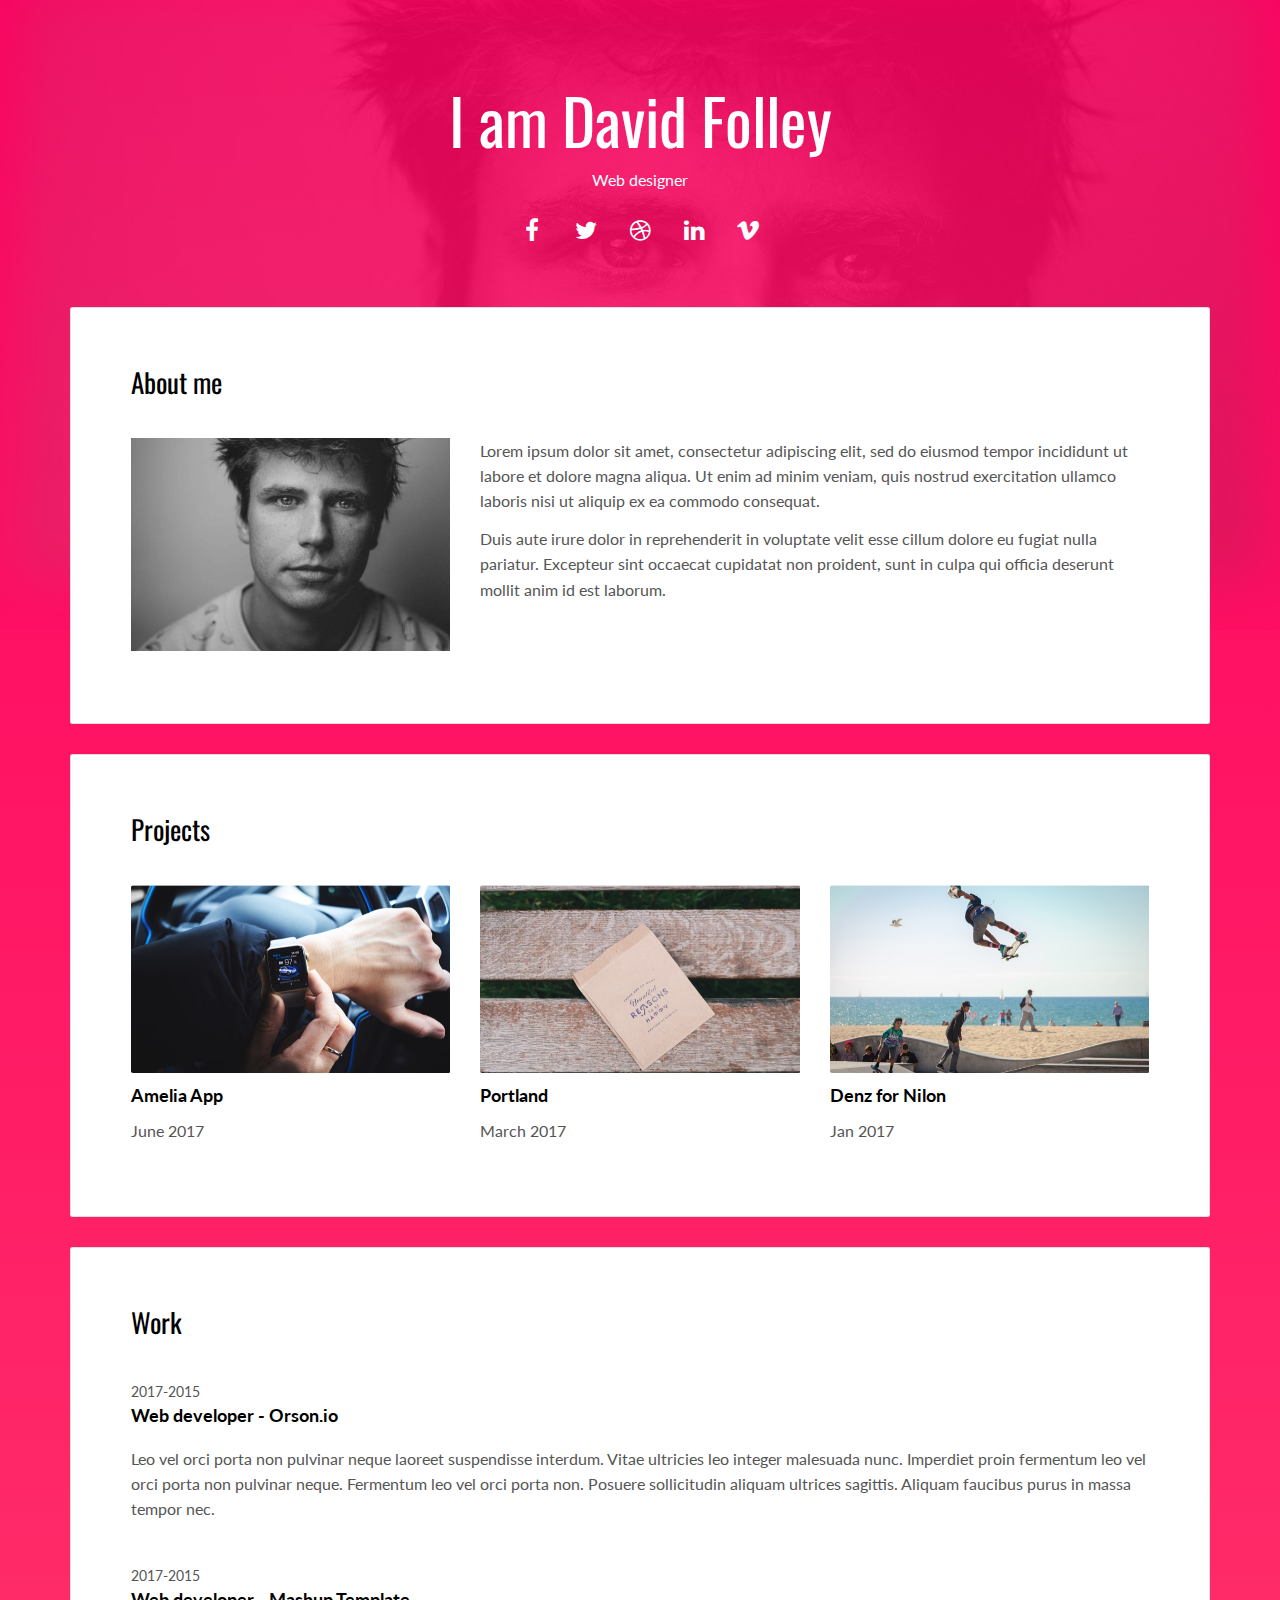
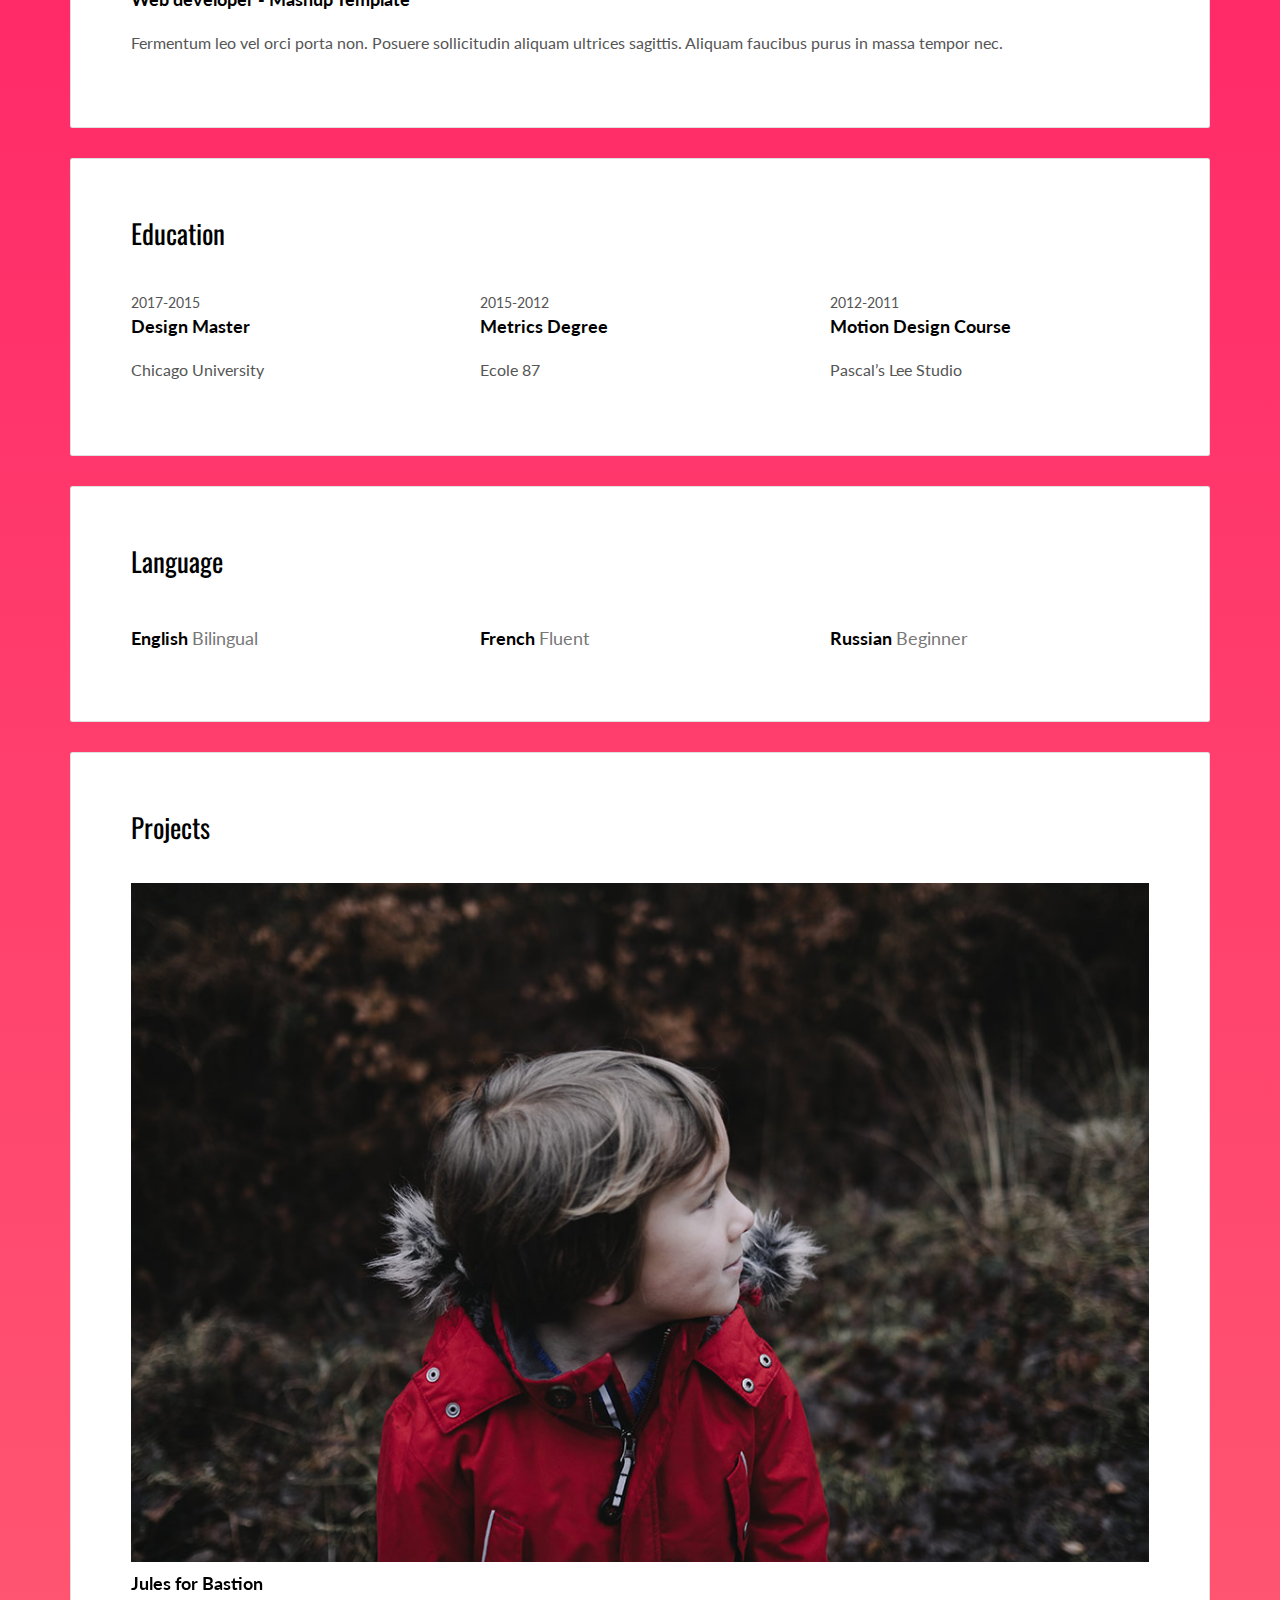
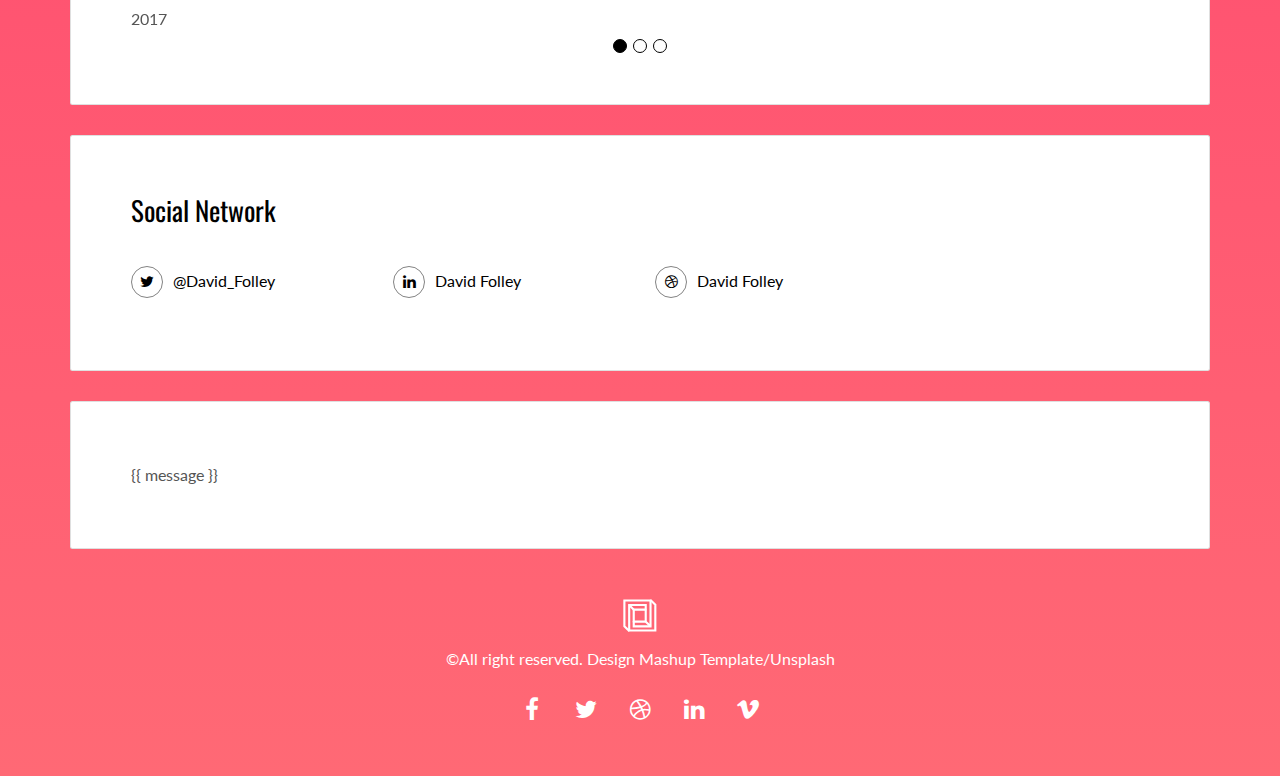
==== templates/formsubmitted.html @ a9b3ee58 "My portfolio" ====
<!DOCTYPE html>
<html lang="en">

<head>
  <meta charset="UTF-8">
  <meta content="IE=edge" http-equiv="X-UA-Compatible">
  <meta content="width=device-width,initial-scale=1" name="viewport">
  <meta content="description" name="description">
  <meta name="google" content="notranslate" />
  <meta content="Mashup templates have been developped by Orson.io team" name="author">

  <!-- Disable tap highlight on IE -->
  <meta name="msapplication-tap-highlight" content="no">

  <link rel="shortcut icon" sizes="180x180" href="../static/assets/apple-icon-180x180.png">
  <!-- <link href="../static/assets/favicon.ico" rel="icon"> -->

  <title>Title page</title>

  <link href="../static/main.d8e0d294.css" rel="stylesheet">
</head>

<body class="">

  <!-- Add your content of header -->
  <div class="background-color-layer" style="background-image: url('../static/assets/images/img-01.jpg')"></div>
  <main class="content-wrapper">
    <header class="white-text-container section-container">
      <div class="text-center">
        <h1>I am David Folley</h1>
        <p>Web designer</p>
        <p>
          <a class="fa-icon fa-icon-2x" href="https://facebook.com/" title="">
            <i class="fa fa-facebook"></i>
          </a>
          <a class="fa-icon fa-icon-2x" href="https://twitter.com/" title="">
            <i class="fa fa-twitter"></i>
          </a>
          <a class="fa-icon fa-icon-2x" href="https://dribbble.com/" title="">
            <i class="fa fa-dribbble"></i>
          </a>
          <a class="fa-icon fa-icon-2x" href="https://www.linkedin.com/" title="">
            <i class="fa fa-linkedin"></i>
          </a>
          <a class="fa-icon fa-icon-2x" href="https://vimeo.com/" title="">
            <i class="fa fa-vimeo"></i>
          </a>
        </p>
      </div>
    </header>



    <!-- Add your site or app content here -->

    <div class="container">
      <div class="row">
        <div class="col-xs-12">

          <div class="card">
            <div class="card-block">
              <h2>About me</h2>
              <div class="row">
                <div class="col-md-4">
                  <p><img src="../static/assets/images/img-01.jpg" class="img-responsive" alt=""></p>
                </div>
                <div class="col-md-8">

                  <p>Lorem ipsum dolor sit amet, consectetur adipiscing elit, sed do eiusmod tempor incididunt ut labore
                    et dolore magna aliqua. Ut enim ad minim veniam, quis nostrud exercitation ullamco laboris nisi ut
                    aliquip ex ea commodo consequat.</p>
                  <p> Duis aute irure dolor in reprehenderit in voluptate velit esse cillum dolore eu fugiat nulla
                    pariatur. Excepteur sint occaecat cupidatat non proident, sunt in culpa qui officia deserunt mollit
                    anim id est laborum.</p>

                </div>
              </div>
            </div>
          </div>

          <div class="card">
            <div class="card-block">
              <h2>Projects</h2>
              <div class="row">
                <div class="col-md-4">
                  <img src="../static/assets/images/img-02.jpg" class="img-responsive" alt="">
                  <h3 class="h5">Amelia App</h3>
                  <p>June 2017</p>
                </div>
                <div class="col-md-4">
                  <img src="../static/assets/images/img-03.jpg" class="img-responsive" alt="">
                  <h3 class="h5">Portland</h3>
                  <p>March 2017</p>
                </div>
                <div class="col-md-4">
                  <img src="../static/assets/images/img-04.jpg" class="img-responsive" alt="">
                  <h3 class="h5">Denz for Nilon</h3>
                  <p>Jan 2017</p>
                </div>
              </div>
            </div>
          </div>

          <div class="card">
            <div class="card-block">
              <h2>Work</h2>
              <div class="work-experience">
                <small class="date">2017-2015</small>
                <h3 class="h5 date-title">Web developer - <a href="http://en.orson.io"
                    title="Create professionnal website">Orson.io</a></h3>


                <p>Leo vel orci porta non pulvinar neque laoreet suspendisse interdum. Vitae ultricies leo integer
                  malesuada nunc. Imperdiet proin fermentum leo vel orci porta non pulvinar neque. Fermentum leo vel
                  orci porta non. Posuere sollicitudin aliquam ultrices sagittis. Aliquam faucibus purus in massa tempor
                  nec.</p>
              </div>

              <div class="work-experience">
                <small class="date">2017-2015</small>
                <h3 class="h5 date-title">Web developer - <a href="http://mashup-template.com" title="">Mashup
                    Template</a></h3>

                <p>Fermentum leo vel orci porta non. Posuere sollicitudin aliquam ultrices sagittis. Aliquam faucibus
                  purus in massa tempor nec.</p>
              </div>
            </div>
          </div>


          <div class="card">
            <div class="card-block">
              <h2>Education</h2>
              <div class="row">
                <div class="col-md-4">
                  <div class="education-experience">
                    <small class="date">2017-2015</small>
                    <h3 class="h5 date-title">Design Master</h3>
                    <p>Chicago University</p>
                  </div>

                </div>
                <div class="col-md-4">
                  <div class="education-experience">
                    <small class="date">2015-2012</small>
                    <h3 class="h5 date-title">Metrics Degree</h3>
                    <p>Ecole 87</p>
                  </div>
                </div>
                <div class="col-md-4">
                  <div class="education-experience">
                    <small class="date">2012-2011</small>
                    <h3 class="h5 date-title">Motion Design Course</h3>
                    <p>Pascal’s Lee Studio</p>
                  </div>
                </div>
              </div>
            </div>
          </div>

          <div class="card">
            <div class="card-block">
              <h2>Language</h2>
              <div class="row">
                <div class="col-md-4">
                  <div class="language-experience">
                    <h3 class="h5">English <small>Bilingual</small></h3>
                  </div>
                </div>
                <div class="col-md-4">
                  <div class="language-experience">
                    <h3 class="h5">French <small>Fluent</small></h3>
                  </div>
                </div>
                <div class="col-md-4">
                  <div class="language-experience">
                    <h3 class="h5">Russian <small>Beginner</small></h3>
                  </div>
                </div>
              </div>
            </div>
          </div>

          <div class="card">
            <div class="card-block">
              <h2>Projects</h2>
              <div id="carousel-example-generic" class="carousel slide" data-ride="carousel">


                <!-- Wrapper for slides -->
                <div class="carousel-inner" role="listbox">
                  <div class="item active">
                    <img src="../static/assets/images/img-05.jpg" class="img-responsive" alt="...">
                    <div class="carousel-caption">
                      <h3 class="h5">Jules for Bastion</h3>
                      <p>2017</p>
                    </div>
                  </div>
                  <div class="item">
                    <img src="../static/assets/images/img-06.jpg" class="img-responsive" alt="...">
                    <div class="carousel-caption">
                      <h3 class="h5">Jules for Bastion</h3>
                      <p>2017</p>
                    </div>
                  </div>

                  <div class="item">
                    <img src="../static/assets/images/img-08.jpg" class="img-responsive" alt="...">
                    <div class="carousel-caption">
                      <h3 class="h5">Jules for Bastion</h3>
                      <p>2017</p>
                    </div>
                  </div>
                </div>

                <!-- Indicators -->
                <ol class="carousel-indicators">
                  <li data-target="#carousel-example-generic" data-slide-to="0" class="active"></li>
                  <li data-target="#carousel-example-generic" data-slide-to="1"></li>
                  <li data-target="#carousel-example-generic" data-slide-to="2"></li>
                </ol>

              </div>
            </div>
          </div>

          <div class="card">
            <div class="card-block">
              <h2>Social Network</h2>
              <div class="row">
                <div class="col-md-3">
                  <p class="social-buttons"><a href="https://twitter.com/" title=""><span
                        class="social-round-icon fa-icon"><i class="fa fa-twitter"></i></span>@David_Folley</a></p>
                </div>
                <div class="col-md-3">
                  <p class="social-buttons"><a href="https://www.linkedin.com/" title=""><span
                        class="social-round-icon fa-icon"><i class="fa fa-linkedin"></i></span>David Folley</a></p>
                </div>
                <div class="col-md-3">
                  <p class="social-buttons"><a href="https://dribbble.com/" title=""><span
                        class="social-round-icon fa-icon"><i class="fa fa-dribbble"></i></span>David Folley</a></p>
                </div>
              </div>
            </div>
          </div>

          <div class="card">
            <div class="card-block">
              {{ message }}
            </div>
          </div>

        </div>
      </div>
    </div>

  </main>
  <footer class="footer-container white-text-container text-center">
    <div class="container">
      <div class="row">
        <div class="col-xs-12">
          <p><img src="../static/assets/images/mashup-icon.svg" alt=""></p>

          <p>©All right reserved. Design <a href="http://www.mashup-template.com/"
              title="Create website with free html template">Mashup Template</a>/<a href="https://unsplash.com/"
              title="Beautiful Free Images">Unsplash</a></p>
          <p>
            <a class="fa-icon fa-icon-2x" href="https://facebook.com/" title="">
              <i class="fa fa-facebook"></i>
            </a>
            <a class="fa-icon fa-icon-2x" href="https://twitter.com/" title="">
              <i class="fa fa-twitter"></i>
            </a>
            <a class="fa-icon fa-icon-2x" href="https://dribbble.com/" title="">
              <i class="fa fa-dribbble"></i>
            </a>
            <a class="fa-icon fa-icon-2x" href="https://www.linkedin.com/" title="">
              <i class="fa fa-linkedin"></i>
            </a>
            <a class="fa-icon fa-icon-2x" href="https://vimeo.com/" title="">
              <i class="fa fa-vimeo"></i>
            </a>
          </p>
        </div>
      </div>
    </div>
  </footer>

  <script>
    document.addEventListener("DOMContentLoaded", function (event) {
      scrollRevelation('.card');
    });
  </script>
  <!-- Google Analytics: change UA-XXXXX-X to be your site's ID 

<script>
  (function (i, s, o, g, r, a, m) {
    i['GoogleAnalyticsObject'] = r; i[r] = i[r] || function () {
      (i[r].q = i[r].q || []).push(arguments)
    }, i[r].l = 1 * new Date(); a = s.createElement(o),
      m = s.getElementsByTagName(o)[0]; a.async = 1; a.src = g; m.parentNode.insertBefore(a, m)
  })(window, document, 'script', '//www.google-analytics.com/analytics.js', 'ga');
  ga('create', 'UA-XXXXX-X', 'auto');
  ga('send', 'pageview');
</script>

-->
  <script type="text/javascript" src="../static/main.bc58148c.js"></script>
</body>

</html>
---- static/main.d8e0d294.css ----
@import url(https://fonts.googleapis.com/css?family=Lato:400,700|Oswald);@import url(https://maxcdn.bootstrapcdn.com/font-awesome/4.7.0/css/font-awesome.min.css);/*!
 * Bootstrap v3.3.7 (http://getbootstrap.com)
 * Copyright 2011-2016 Twitter, Inc.
 * Licensed under MIT (https://github.com/twbs/bootstrap/blob/master/LICENSE)
 */
/*! normalize.css v3.0.3 | MIT License | github.com/necolas/normalize.css */html{font-family:sans-serif;-ms-text-size-adjust:100%;-webkit-text-size-adjust:100%}body{margin:0}article,aside,details,figcaption,figure,footer,header,hgroup,main,menu,nav,section,summary{display:block}audio,canvas,progress,video{display:inline-block;vertical-align:baseline}audio:not([controls]){display:none;height:0}[hidden],template{display:none}a{background-color:transparent}a:active,a:hover{outline:0}abbr[title]{border-bottom:1px dotted}b,strong{font-weight:700}dfn{font-style:italic}h1{font-size:2em;margin:.67em 0}mark{background:#ff0;color:#000}small{font-size:80%}sub,sup{font-size:75%;line-height:0;position:relative;vertical-align:baseline}sup{top:-.5em}sub{bottom:-.25em}img{border:0}svg:not(:root){overflow:hidden}figure{margin:1em 40px}hr{box-sizing:content-box;height:0}pre{overflow:auto}code,kbd,pre,samp{font-family:monospace,monospace;font-size:1em}button,input,optgroup,select,textarea{color:inherit;font:inherit;margin:0}button{overflow:visible}button,select{text-transform:none}button,html input[type=button],input[type=reset],input[type=submit]{-webkit-appearance:button;cursor:pointer}button[disabled],html input[disabled]{cursor:default}button::-moz-focus-inner,input::-moz-focus-inner{border:0;padding:0}input{line-height:normal}input[type=checkbox],input[type=radio]{box-sizing:border-box;padding:0}input[type=number]::-webkit-inner-spin-button,input[type=number]::-webkit-outer-spin-button{height:auto}input[type=search]{-webkit-appearance:textfield;box-sizing:content-box}input[type=search]::-webkit-search-cancel-button,input[type=search]::-webkit-search-decoration{-webkit-appearance:none}fieldset{border:1px solid silver;margin:0 2px;padding:.35em .625em .75em}textarea{overflow:auto}optgroup{font-weight:700}table{border-collapse:collapse;border-spacing:0}td,th{padding:0}

/*! Source: https://github.com/h5bp/html5-boilerplate/blob/master/src/css/main.css */@media print{*,:after,:before{background:transparent!important;color:#000!important;box-shadow:none!important;text-shadow:none!important}a,a:visited{text-decoration:underline}a[href]:after{content:" (" attr(href) ")"}abbr[title]:after{content:" (" attr(title) ")"}a[href^="#"]:after,a[href^="javascript:"]:after{content:""}blockquote,pre{border:1px solid #999;page-break-inside:avoid}thead{display:table-header-group}img,tr{page-break-inside:avoid}img{max-width:100%!important}h2,h3,p{orphans:3;widows:3}h2,h3{page-break-after:avoid}.navbar{display:none}.btn>.caret,.dropup>.btn>.caret{border-top-color:#000!important}.label{border:1px solid #000}.table{border-collapse:collapse!important}.table td,.table th{background-color:#fff!important}.table-bordered td,.table-bordered th{border:1px solid #ddd!important}}*,:after,:before{-webkit-box-sizing:border-box;-moz-box-sizing:border-box;box-sizing:border-box}html{font-size:10px;-webkit-tap-highlight-color:transparent}body{font-family:Lato,Helvetica,Arial,sans-serif;font-size:16px;line-height:1.58;color:#555;background-color:#fff}button,input,select,textarea{font-family:inherit;font-size:inherit;line-height:inherit}a{color:#ff0060;text-decoration:none}a:focus,a:hover{color:#b30043;text-decoration:underline}a:focus{outline:5px auto -webkit-focus-ring-color;outline-offset:-2px}figure{margin:0}img{vertical-align:middle}.img-responsive{display:block;max-width:100%;height:auto}.img-rounded{border-radius:6px}.img-thumbnail{padding:4px;line-height:1.58;background-color:#fff;border:1px solid #ddd;border-radius:4px;-webkit-transition:all .2s ease-in-out;-o-transition:all .2s ease-in-out;transition:all .2s ease-in-out;display:inline-block;max-width:100%;height:auto}.img-circle{border-radius:50%}hr{margin-top:25px;margin-bottom:25px;border:0;border-top:1px solid #eee}.sr-only{position:absolute;width:1px;height:1px;margin:-1px;padding:0;overflow:hidden;clip:rect(0,0,0,0);border:0}.sr-only-focusable:active,.sr-only-focusable:focus{position:static;width:auto;height:auto;margin:0;overflow:visible;clip:auto}[role=button]{cursor:pointer}.h1,.h2,.h3,.h4,.h5,.h6,h1,h2,h3,h4,h5,h6{font-family:Oswald,Helvetica,Arial,sans-serif;font-weight:400;line-height:1.1;color:#000}.h1 .small,.h1 small,.h2 .small,.h2 small,.h3 .small,.h3 small,.h4 .small,.h4 small,.h5 .small,.h5 small,.h6 .small,.h6 small,h1 .small,h1 small,h2 .small,h2 small,h3 .small,h3 small,h4 .small,h4 small,h5 .small,h5 small,h6 .small,h6 small{font-weight:400;line-height:1;color:#777}.h1,.h2,.h3,h1,h2,h3{margin-top:25px;margin-bottom:12.5px}.h1 .small,.h1 small,.h2 .small,.h2 small,.h3 .small,.h3 small,h1 .small,h1 small,h2 .small,h2 small,h3 .small,h3 small{font-size:65%}.h4,.h5,.h6,h4,h5,h6{margin-top:12.5px;margin-bottom:12.5px}.h4 .small,.h4 small,.h5 .small,.h5 small,.h6 .small,.h6 small,h4 .small,h4 small,h5 .small,h5 small,h6 .small,h6 small{font-size:75%}.h1,h1{font-size:63px}.h2,h2{font-size:27px}.h3,.h4,h3,h4{font-size:20px}.h5,h5{font-size:18px}.h6,h6{font-size:14px}p{margin:0 0 12.5px}.lead{margin-bottom:25px;font-size:18px;font-weight:300;line-height:1.4}@media (min-width:768px){.lead{font-size:24px}}.small,small{font-size:87%}.mark,mark{background-color:#fcf8e3;padding:.2em}.text-left{text-align:left}.text-right{text-align:right}.text-center{text-align:center}.text-justify{text-align:justify}.text-nowrap{white-space:nowrap}.text-lowercase{text-transform:lowercase}.initialism,.text-uppercase{text-transform:uppercase}.text-capitalize{text-transform:capitalize}.text-muted{color:#777}.text-primary{color:#ff0060}a.text-primary:focus,a.text-primary:hover{color:#cc004d}.text-success{color:#fff}a.text-success:focus,a.text-success:hover{color:#e6e6e6}.text-info{color:#31708f}a.text-info:focus,a.text-info:hover{color:#245269}.text-warning{color:#8a6d3b}a.text-warning:focus,a.text-warning:hover{color:#66512c}.text-danger{color:#fff}a.text-danger:focus,a.text-danger:hover{color:#e6e6e6}.bg-primary{color:#fff;background-color:#ff0060}a.bg-primary:focus,a.bg-primary:hover{background-color:#cc004d}.bg-success{background-color:#87e329}a.bg-success:focus,a.bg-success:hover{background-color:#6dc019}.bg-info{background-color:#d9edf7}a.bg-info:focus,a.bg-info:hover{background-color:#afd9ee}.bg-warning{background-color:#fcf8e3}a.bg-warning:focus,a.bg-warning:hover{background-color:#f7ecb5}.bg-danger{background-color:#ff2c74}a.bg-danger:focus,a.bg-danger:hover{background-color:#f80055}.page-header{padding-bottom:11.5px;margin:50px 0 25px;border-bottom:1px solid #eee}ol,ul{margin-top:0;margin-bottom:12.5px}ol ol,ol ul,ul ol,ul ul{margin-bottom:0}.list-inline,.list-unstyled{padding-left:0;list-style:none}.list-inline{margin-left:-5px}.list-inline>li{display:inline-block;padding-left:5px;padding-right:5px}dl{margin-top:0;margin-bottom:25px}dd,dt{line-height:1.58}dt{font-weight:700}dd{margin-left:0}.dl-horizontal dd:after,.dl-horizontal dd:before{content:" ";display:table}.dl-horizontal dd:after{clear:both}@media (min-width:768px){.dl-horizontal dt{float:left;width:160px;clear:left;text-align:right;overflow:hidden;text-overflow:ellipsis;white-space:nowrap}.dl-horizontal dd{margin-left:180px}}abbr[data-original-title],abbr[title]{cursor:help;border-bottom:1px dotted #777}.initialism{font-size:90%}blockquote{padding:12.5px 25px;margin:0 0 25px;font-size:20px;border-left:5px solid #eee}blockquote ol:last-child,blockquote p:last-child,blockquote ul:last-child{margin-bottom:0}blockquote .small,blockquote footer,blockquote small{display:block;font-size:80%;line-height:1.58;color:#777}blockquote .small:before,blockquote footer:before,blockquote small:before{content:"\2014   \A0"}.blockquote-reverse,blockquote.pull-right{padding-right:15px;padding-left:0;border-right:5px solid #eee;border-left:0;text-align:right}.blockquote-reverse .small:before,.blockquote-reverse footer:before,.blockquote-reverse small:before,blockquote.pull-right .small:before,blockquote.pull-right footer:before,blockquote.pull-right small:before{content:""}.blockquote-reverse .small:after,.blockquote-reverse footer:after,.blockquote-reverse small:after,blockquote.pull-right .small:after,blockquote.pull-right footer:after,blockquote.pull-right small:after{content:"\A0   \2014"}address{margin-bottom:25px;font-style:normal;line-height:1.58}code,kbd,pre,samp{font-family:Menlo,Monaco,Consolas,Courier New,monospace}code{color:#c7254e;background-color:#f9f2f4;border-radius:4px}code,kbd{padding:2px 4px;font-size:90%}kbd{color:#fff;background-color:#333;border-radius:3px;box-shadow:inset 0 -1px 0 rgba(0,0,0,.25)}kbd kbd{padding:0;font-size:100%;font-weight:700;box-shadow:none}pre{display:block;padding:12px;margin:0 0 12.5px;font-size:15px;line-height:1.58;word-break:break-all;word-wrap:break-word;color:#333;background-color:#f5f5f5;border:1px solid #ccc;border-radius:4px}pre code{padding:0;font-size:inherit;color:inherit;white-space:pre-wrap;background-color:transparent;border-radius:0}.pre-scrollable{max-height:340px;overflow-y:scroll}.container{margin-right:auto;margin-left:auto;padding-left:15px;padding-right:15px}.container:after,.container:before{content:" ";display:table}.container:after{clear:both}@media (min-width:768px){.container{width:750px}}@media (min-width:992px){.container{width:970px}}@media (min-width:1200px){.container{width:1170px}}.container-fluid{margin-right:auto;margin-left:auto;padding-left:15px;padding-right:15px}.container-fluid:after,.container-fluid:before{content:" ";display:table}.container-fluid:after{clear:both}.row{margin-left:-15px;margin-right:-15px}.row:after,.row:before{content:" ";display:table}.row:after{clear:both}.col-lg-1,.col-lg-2,.col-lg-3,.col-lg-4,.col-lg-5,.col-lg-6,.col-lg-7,.col-lg-8,.col-lg-9,.col-lg-10,.col-lg-11,.col-lg-12,.col-md-1,.col-md-2,.col-md-3,.col-md-4,.col-md-5,.col-md-6,.col-md-7,.col-md-8,.col-md-9,.col-md-10,.col-md-11,.col-md-12,.col-sm-1,.col-sm-2,.col-sm-3,.col-sm-4,.col-sm-5,.col-sm-6,.col-sm-7,.col-sm-8,.col-sm-9,.col-sm-10,.col-sm-11,.col-sm-12,.col-xs-1,.col-xs-2,.col-xs-3,.col-xs-4,.col-xs-5,.col-xs-6,.col-xs-7,.col-xs-8,.col-xs-9,.col-xs-10,.col-xs-11,.col-xs-12{position:relative;min-height:1px;padding-left:15px;padding-right:15px}.col-xs-1,.col-xs-2,.col-xs-3,.col-xs-4,.col-xs-5,.col-xs-6,.col-xs-7,.col-xs-8,.col-xs-9,.col-xs-10,.col-xs-11,.col-xs-12{float:left}.col-xs-1{width:8.33333%}.col-xs-2{width:16.66667%}.col-xs-3{width:25%}.col-xs-4{width:33.33333%}.col-xs-5{width:41.66667%}.col-xs-6{width:50%}.col-xs-7{width:58.33333%}.col-xs-8{width:66.66667%}.col-xs-9{width:75%}.col-xs-10{width:83.33333%}.col-xs-11{width:91.66667%}.col-xs-12{width:100%}.col-xs-pull-0{right:auto}.col-xs-pull-1{right:8.33333%}.col-xs-pull-2{right:16.66667%}.col-xs-pull-3{right:25%}.col-xs-pull-4{right:33.33333%}.col-xs-pull-5{right:41.66667%}.col-xs-pull-6{right:50%}.col-xs-pull-7{right:58.33333%}.col-xs-pull-8{right:66.66667%}.col-xs-pull-9{right:75%}.col-xs-pull-10{right:83.33333%}.col-xs-pull-11{right:91.66667%}.col-xs-pull-12{right:100%}.col-xs-push-0{left:auto}.col-xs-push-1{left:8.33333%}.col-xs-push-2{left:16.66667%}.col-xs-push-3{left:25%}.col-xs-push-4{left:33.33333%}.col-xs-push-5{left:41.66667%}.col-xs-push-6{left:50%}.col-xs-push-7{left:58.33333%}.col-xs-push-8{left:66.66667%}.col-xs-push-9{left:75%}.col-xs-push-10{left:83.33333%}.col-xs-push-11{left:91.66667%}.col-xs-push-12{left:100%}.col-xs-offset-0{margin-left:0}.col-xs-offset-1{margin-left:8.33333%}.col-xs-offset-2{margin-left:16.66667%}.col-xs-offset-3{margin-left:25%}.col-xs-offset-4{margin-left:33.33333%}.col-xs-offset-5{margin-left:41.66667%}.col-xs-offset-6{margin-left:50%}.col-xs-offset-7{margin-left:58.33333%}.col-xs-offset-8{margin-left:66.66667%}.col-xs-offset-9{margin-left:75%}.col-xs-offset-10{margin-left:83.33333%}.col-xs-offset-11{margin-left:91.66667%}.col-xs-offset-12{margin-left:100%}@media (min-width:768px){.col-sm-1,.col-sm-2,.col-sm-3,.col-sm-4,.col-sm-5,.col-sm-6,.col-sm-7,.col-sm-8,.col-sm-9,.col-sm-10,.col-sm-11,.col-sm-12{float:left}.col-sm-1{width:8.33333%}.col-sm-2{width:16.66667%}.col-sm-3{width:25%}.col-sm-4{width:33.33333%}.col-sm-5{width:41.66667%}.col-sm-6{width:50%}.col-sm-7{width:58.33333%}.col-sm-8{width:66.66667%}.col-sm-9{width:75%}.col-sm-10{width:83.33333%}.col-sm-11{width:91.66667%}.col-sm-12{width:100%}.col-sm-pull-0{right:auto}.col-sm-pull-1{right:8.33333%}.col-sm-pull-2{right:16.66667%}.col-sm-pull-3{right:25%}.col-sm-pull-4{right:33.33333%}.col-sm-pull-5{right:41.66667%}.col-sm-pull-6{right:50%}.col-sm-pull-7{right:58.33333%}.col-sm-pull-8{right:66.66667%}.col-sm-pull-9{right:75%}.col-sm-pull-10{right:83.33333%}.col-sm-pull-11{right:91.66667%}.col-sm-pull-12{right:100%}.col-sm-push-0{left:auto}.col-sm-push-1{left:8.33333%}.col-sm-push-2{left:16.66667%}.col-sm-push-3{left:25%}.col-sm-push-4{left:33.33333%}.col-sm-push-5{left:41.66667%}.col-sm-push-6{left:50%}.col-sm-push-7{left:58.33333%}.col-sm-push-8{left:66.66667%}.col-sm-push-9{left:75%}.col-sm-push-10{left:83.33333%}.col-sm-push-11{left:91.66667%}.col-sm-push-12{left:100%}.col-sm-offset-0{margin-left:0}.col-sm-offset-1{margin-left:8.33333%}.col-sm-offset-2{margin-left:16.66667%}.col-sm-offset-3{margin-left:25%}.col-sm-offset-4{margin-left:33.33333%}.col-sm-offset-5{margin-left:41.66667%}.col-sm-offset-6{margin-left:50%}.col-sm-offset-7{margin-left:58.33333%}.col-sm-offset-8{margin-left:66.66667%}.col-sm-offset-9{margin-left:75%}.col-sm-offset-10{margin-left:83.33333%}.col-sm-offset-11{margin-left:91.66667%}.col-sm-offset-12{margin-left:100%}}@media (min-width:992px){.col-md-1,.col-md-2,.col-md-3,.col-md-4,.col-md-5,.col-md-6,.col-md-7,.col-md-8,.col-md-9,.col-md-10,.col-md-11,.col-md-12{float:left}.col-md-1{width:8.33333%}.col-md-2{width:16.66667%}.col-md-3{width:25%}.col-md-4{width:33.33333%}.col-md-5{width:41.66667%}.col-md-6{width:50%}.col-md-7{width:58.33333%}.col-md-8{width:66.66667%}.col-md-9{width:75%}.col-md-10{width:83.33333%}.col-md-11{width:91.66667%}.col-md-12{width:100%}.col-md-pull-0{right:auto}.col-md-pull-1{right:8.33333%}.col-md-pull-2{right:16.66667%}.col-md-pull-3{right:25%}.col-md-pull-4{right:33.33333%}.col-md-pull-5{right:41.66667%}.col-md-pull-6{right:50%}.col-md-pull-7{right:58.33333%}.col-md-pull-8{right:66.66667%}.col-md-pull-9{right:75%}.col-md-pull-10{right:83.33333%}.col-md-pull-11{right:91.66667%}.col-md-pull-12{right:100%}.col-md-push-0{left:auto}.col-md-push-1{left:8.33333%}.col-md-push-2{left:16.66667%}.col-md-push-3{left:25%}.col-md-push-4{left:33.33333%}.col-md-push-5{left:41.66667%}.col-md-push-6{left:50%}.col-md-push-7{left:58.33333%}.col-md-push-8{left:66.66667%}.col-md-push-9{left:75%}.col-md-push-10{left:83.33333%}.col-md-push-11{left:91.66667%}.col-md-push-12{left:100%}.col-md-offset-0{margin-left:0}.col-md-offset-1{margin-left:8.33333%}.col-md-offset-2{margin-left:16.66667%}.col-md-offset-3{margin-left:25%}.col-md-offset-4{margin-left:33.33333%}.col-md-offset-5{margin-left:41.66667%}.col-md-offset-6{margin-left:50%}.col-md-offset-7{margin-left:58.33333%}.col-md-offset-8{margin-left:66.66667%}.col-md-offset-9{margin-left:75%}.col-md-offset-10{margin-left:83.33333%}.col-md-offset-11{margin-left:91.66667%}.col-md-offset-12{margin-left:100%}}@media (min-width:1200px){.col-lg-1,.col-lg-2,.col-lg-3,.col-lg-4,.col-lg-5,.col-lg-6,.col-lg-7,.col-lg-8,.col-lg-9,.col-lg-10,.col-lg-11,.col-lg-12{float:left}.col-lg-1{width:8.33333%}.col-lg-2{width:16.66667%}.col-lg-3{width:25%}.col-lg-4{width:33.33333%}.col-lg-5{width:41.66667%}.col-lg-6{width:50%}.col-lg-7{width:58.33333%}.col-lg-8{width:66.66667%}.col-lg-9{width:75%}.col-lg-10{width:83.33333%}.col-lg-11{width:91.66667%}.col-lg-12{width:100%}.col-lg-pull-0{right:auto}.col-lg-pull-1{right:8.33333%}.col-lg-pull-2{right:16.66667%}.col-lg-pull-3{right:25%}.col-lg-pull-4{right:33.33333%}.col-lg-pull-5{right:41.66667%}.col-lg-pull-6{right:50%}.col-lg-pull-7{right:58.33333%}.col-lg-pull-8{right:66.66667%}.col-lg-pull-9{right:75%}.col-lg-pull-10{right:83.33333%}.col-lg-pull-11{right:91.66667%}.col-lg-pull-12{right:100%}.col-lg-push-0{left:auto}.col-lg-push-1{left:8.33333%}.col-lg-push-2{left:16.66667%}.col-lg-push-3{left:25%}.col-lg-push-4{left:33.33333%}.col-lg-push-5{left:41.66667%}.col-lg-push-6{left:50%}.col-lg-push-7{left:58.33333%}.col-lg-push-8{left:66.66667%}.col-lg-push-9{left:75%}.col-lg-push-10{left:83.33333%}.col-lg-push-11{left:91.66667%}.col-lg-push-12{left:100%}.col-lg-offset-0{margin-left:0}.col-lg-offset-1{margin-left:8.33333%}.col-lg-offset-2{margin-left:16.66667%}.col-lg-offset-3{margin-left:25%}.col-lg-offset-4{margin-left:33.33333%}.col-lg-offset-5{margin-left:41.66667%}.col-lg-offset-6{margin-left:50%}.col-lg-offset-7{margin-left:58.33333%}.col-lg-offset-8{margin-left:66.66667%}.col-lg-offset-9{margin-left:75%}.col-lg-offset-10{margin-left:83.33333%}.col-lg-offset-11{margin-left:91.66667%}.col-lg-offset-12{margin-left:100%}}table{background-color:transparent}caption{padding-top:8px;padding-bottom:8px;color:#777}caption,th{text-align:left}.table{width:100%;max-width:100%;margin-bottom:25px}.table>tbody>tr>td,.table>tbody>tr>th,.table>tfoot>tr>td,.table>tfoot>tr>th,.table>thead>tr>td,.table>thead>tr>th{padding:8px;line-height:1.58;vertical-align:top;border-top:1px solid #ddd}.table>thead>tr>th{vertical-align:bottom;border-bottom:2px solid #ddd}.table>caption+thead>tr:first-child>td,.table>caption+thead>tr:first-child>th,.table>colgroup+thead>tr:first-child>td,.table>colgroup+thead>tr:first-child>th,.table>thead:first-child>tr:first-child>td,.table>thead:first-child>tr:first-child>th{border-top:0}.table>tbody+tbody{border-top:2px solid #ddd}.table .table{background-color:#fff}.table-condensed>tbody>tr>td,.table-condensed>tbody>tr>th,.table-condensed>tfoot>tr>td,.table-condensed>tfoot>tr>th,.table-condensed>thead>tr>td,.table-condensed>thead>tr>th{padding:5px}.table-bordered,.table-bordered>tbody>tr>td,.table-bordered>tbody>tr>th,.table-bordered>tfoot>tr>td,.table-bordered>tfoot>tr>th,.table-bordered>thead>tr>td,.table-bordered>thead>tr>th{border:1px solid #ddd}.table-bordered>thead>tr>td,.table-bordered>thead>tr>th{border-bottom-width:2px}.table-striped>tbody>tr:nth-of-type(odd){background-color:#f9f9f9}.table-hover>tbody>tr:hover{background-color:#f5f5f5}table col[class*=col-]{position:static;float:none;display:table-column}table td[class*=col-],table th[class*=col-]{position:static;float:none;display:table-cell}.table>tbody>tr.active>td,.table>tbody>tr.active>th,.table>tbody>tr>td.active,.table>tbody>tr>th.active,.table>tfoot>tr.active>td,.table>tfoot>tr.active>th,.table>tfoot>tr>td.active,.table>tfoot>tr>th.active,.table>thead>tr.active>td,.table>thead>tr.active>th,.table>thead>tr>td.active,.table>thead>tr>th.active{background-color:#f5f5f5}.table-hover>tbody>tr.active:hover>td,.table-hover>tbody>tr.active:hover>th,.table-hover>tbody>tr:hover>.active,.table-hover>tbody>tr>td.active:hover,.table-hover>tbody>tr>th.active:hover{background-color:#e8e8e8}.table>tbody>tr.success>td,.table>tbody>tr.success>th,.table>tbody>tr>td.success,.table>tbody>tr>th.success,.table>tfoot>tr.success>td,.table>tfoot>tr.success>th,.table>tfoot>tr>td.success,.table>tfoot>tr>th.success,.table>thead>tr.success>td,.table>thead>tr.success>th,.table>thead>tr>td.success,.table>thead>tr>th.success{background-color:#87e329}.table-hover>tbody>tr.success:hover>td,.table-hover>tbody>tr.success:hover>th,.table-hover>tbody>tr:hover>.success,.table-hover>tbody>tr>td.success:hover,.table-hover>tbody>tr>th.success:hover{background-color:#7ad61c}.table>tbody>tr.info>td,.table>tbody>tr.info>th,.table>tbody>tr>td.info,.table>tbody>tr>th.info,.table>tfoot>tr.info>td,.table>tfoot>tr.info>th,.table>tfoot>tr>td.info,.table>tfoot>tr>th.info,.table>thead>tr.info>td,.table>thead>tr.info>th,.table>thead>tr>td.info,.table>thead>tr>th.info{background-color:#d9edf7}.table-hover>tbody>tr.info:hover>td,.table-hover>tbody>tr.info:hover>th,.table-hover>tbody>tr:hover>.info,.table-hover>tbody>tr>td.info:hover,.table-hover>tbody>tr>th.info:hover{background-color:#c4e3f3}.table>tbody>tr.warning>td,.table>tbody>tr.warning>th,.table>tbody>tr>td.warning,.table>tbody>tr>th.warning,.table>tfoot>tr.warning>td,.table>tfoot>tr.warning>th,.table>tfoot>tr>td.warning,.table>tfoot>tr>th.warning,.table>thead>tr.warning>td,.table>thead>tr.warning>th,.table>thead>tr>td.warning,.table>thead>tr>th.warning{background-color:#fcf8e3}.table-hover>tbody>tr.warning:hover>td,.table-hover>tbody>tr.warning:hover>th,.table-hover>tbody>tr:hover>.warning,.table-hover>tbody>tr>td.warning:hover,.table-hover>tbody>tr>th.warning:hover{background-color:#faf2cc}.table>tbody>tr.danger>td,.table>tbody>tr.danger>th,.table>tbody>tr>td.danger,.table>tbody>tr>th.danger,.table>tfoot>tr.danger>td,.table>tfoot>tr.danger>th,.table>tfoot>tr>td.danger,.table>tfoot>tr>th.danger,.table>thead>tr.danger>td,.table>thead>tr.danger>th,.table>thead>tr>td.danger,.table>thead>tr>th.danger{background-color:#ff2c74}.table-hover>tbody>tr.danger:hover>td,.table-hover>tbody>tr.danger:hover>th,.table-hover>tbody>tr:hover>.danger,.table-hover>tbody>tr>td.danger:hover,.table-hover>tbody>tr>th.danger:hover{background-color:#ff1363}.table-responsive{overflow-x:auto;min-height:.01%}@media screen and (max-width:767px){.table-responsive{width:100%;margin-bottom:18.75px;overflow-y:hidden;-ms-overflow-style:-ms-autohiding-scrollbar;border:1px solid #ddd}.table-responsive>.table{margin-bottom:0}.table-responsive>.table>tbody>tr>td,.table-responsive>.table>tbody>tr>th,.table-responsive>.table>tfoot>tr>td,.table-responsive>.table>tfoot>tr>th,.table-responsive>.table>thead>tr>td,.table-responsive>.table>thead>tr>th{white-space:nowrap}.table-responsive>.table-bordered{border:0}.table-responsive>.table-bordered>tbody>tr>td:first-child,.table-responsive>.table-bordered>tbody>tr>th:first-child,.table-responsive>.table-bordered>tfoot>tr>td:first-child,.table-responsive>.table-bordered>tfoot>tr>th:first-child,.table-responsive>.table-bordered>thead>tr>td:first-child,.table-responsive>.table-bordered>thead>tr>th:first-child{border-left:0}.table-responsive>.table-bordered>tbody>tr>td:last-child,.table-responsive>.table-bordered>tbody>tr>th:last-child,.table-responsive>.table-bordered>tfoot>tr>td:last-child,.table-responsive>.table-bordered>tfoot>tr>th:last-child,.table-responsive>.table-bordered>thead>tr>td:last-child,.table-responsive>.table-bordered>thead>tr>th:last-child{border-right:0}.table-responsive>.table-bordered>tbody>tr:last-child>td,.table-responsive>.table-bordered>tbody>tr:last-child>th,.table-responsive>.table-bordered>tfoot>tr:last-child>td,.table-responsive>.table-bordered>tfoot>tr:last-child>th{border-bottom:0}}fieldset{margin:0;min-width:0}fieldset,legend{padding:0;border:0}legend{display:block;width:100%;margin-bottom:25px;font-size:24px;line-height:inherit;color:#333;border-bottom:1px solid #e5e5e5}label{display:inline-block;max-width:100%;margin-bottom:5px;font-weight:700}input[type=search]{-webkit-box-sizing:border-box;-moz-box-sizing:border-box;box-sizing:border-box}input[type=checkbox],input[type=radio]{margin:4px 0 0;margin-top:1px\9;line-height:normal}input[type=file]{display:block}input[type=range]{display:block;width:100%}select[multiple],select[size]{height:auto}input[type=checkbox]:focus,input[type=file]:focus,input[type=radio]:focus{outline:5px auto -webkit-focus-ring-color;outline-offset:-2px}output{padding-top:9px}.form-control,output{display:block;font-size:16px;line-height:1.58;color:#555}.form-control{width:100%;height:43px;padding:8px 16px;background-color:#eee;background-image:none;border:1px solid transparent;border-radius:4px;-webkit-box-shadow:inset 0 1px 1px rgba(0,0,0,.075);box-shadow:inset 0 1px 1px rgba(0,0,0,.075);-webkit-transition:border-color .15s ease-in-out,box-shadow .15s ease-in-out;-o-transition:border-color ease-in-out .15s,box-shadow ease-in-out .15s;transition:border-color .15s ease-in-out,box-shadow .15s ease-in-out}.form-control:focus{border-color:#66afe9;-webkit-box-shadow:inset 0 1px 1px rgba(0,0,0,.075),0 0 8px rgba(102,175,233,.6);box-shadow:inset 0 1px 1px rgba(0,0,0,.075),0 0 8px rgba(102,175,233,.6)}.form-control::-moz-placeholder{color:#999;opacity:1}.form-control:-ms-input-placeholder{color:#999}.form-control::-webkit-input-placeholder{color:#999}.form-control::-ms-expand{border:0;background-color:transparent}.form-control[disabled],.form-control[readonly],fieldset[disabled] .form-control{background-color:#eee;opacity:1}.form-control[disabled],fieldset[disabled] .form-control{cursor:not-allowed}textarea.form-control{height:auto}input[type=search]{-webkit-appearance:none}@media screen and (-webkit-min-device-pixel-ratio:0){input[type=date].form-control,input[type=datetime-local].form-control,input[type=month].form-control,input[type=time].form-control{line-height:43px}.input-group-sm>.input-group-btn>input[type=date].btn,.input-group-sm>.input-group-btn>input[type=datetime-local].btn,.input-group-sm>.input-group-btn>input[type=month].btn,.input-group-sm>.input-group-btn>input[type=time].btn,.input-group-sm>input[type=date].form-control,.input-group-sm>input[type=date].input-group-addon,.input-group-sm>input[type=datetime-local].form-control,.input-group-sm>input[type=datetime-local].input-group-addon,.input-group-sm>input[type=month].form-control,.input-group-sm>input[type=month].input-group-addon,.input-group-sm>input[type=time].form-control,.input-group-sm>input[type=time].input-group-addon,.input-group-sm input[type=date],.input-group-sm input[type=datetime-local],.input-group-sm input[type=month],.input-group-sm input[type=time],input[type=date].input-sm,input[type=datetime-local].input-sm,input[type=month].input-sm,input[type=time].input-sm{line-height:35px}.input-group-lg>.input-group-btn>input[type=date].btn,.input-group-lg>.input-group-btn>input[type=datetime-local].btn,.input-group-lg>.input-group-btn>input[type=month].btn,.input-group-lg>.input-group-btn>input[type=time].btn,.input-group-lg>input[type=date].form-control,.input-group-lg>input[type=date].input-group-addon,.input-group-lg>input[type=datetime-local].form-control,.input-group-lg>input[type=datetime-local].input-group-addon,.input-group-lg>input[type=month].form-control,.input-group-lg>input[type=month].input-group-addon,.input-group-lg>input[type=time].form-control,.input-group-lg>input[type=time].input-group-addon,.input-group-lg input[type=date],.input-group-lg input[type=datetime-local],.input-group-lg input[type=month],.input-group-lg input[type=time],input[type=date].input-lg,input[type=datetime-local].input-lg,input[type=month].input-lg,input[type=time].input-lg{line-height:53px}}.form-group{margin-bottom:15px}.checkbox,.radio{position:relative;display:block;margin-top:10px;margin-bottom:10px}.checkbox label,.radio label{min-height:25px;padding-left:20px;margin-bottom:0;font-weight:400;cursor:pointer}.checkbox-inline input[type=checkbox],.checkbox input[type=checkbox],.radio-inline input[type=radio],.radio input[type=radio]{position:absolute;margin-left:-20px;margin-top:4px\9}.checkbox+.checkbox,.radio+.radio{margin-top:-5px}.checkbox-inline,.radio-inline{position:relative;display:inline-block;padding-left:20px;margin-bottom:0;vertical-align:middle;font-weight:400;cursor:pointer}.checkbox-inline+.checkbox-inline,.radio-inline+.radio-inline{margin-top:0;margin-left:10px}.checkbox-inline.disabled,.checkbox.disabled label,.radio-inline.disabled,.radio.disabled label,fieldset[disabled] .checkbox-inline,fieldset[disabled] .checkbox label,fieldset[disabled] .radio-inline,fieldset[disabled] .radio label,fieldset[disabled] input[type=checkbox],fieldset[disabled] input[type=radio],input[type=checkbox].disabled,input[type=checkbox][disabled],input[type=radio].disabled,input[type=radio][disabled]{cursor:not-allowed}.form-control-static{padding-top:9px;padding-bottom:9px;margin-bottom:0;min-height:41px}.form-control-static.input-lg,.form-control-static.input-sm,.input-group-lg>.form-control-static.form-control,.input-group-lg>.form-control-static.input-group-addon,.input-group-lg>.input-group-btn>.form-control-static.btn,.input-group-sm>.form-control-static.form-control,.input-group-sm>.form-control-static.input-group-addon,.input-group-sm>.input-group-btn>.form-control-static.btn{padding-left:0;padding-right:0}.input-group-sm>.form-control,.input-group-sm>.input-group-addon,.input-group-sm>.input-group-btn>.btn,.input-sm{height:35px;padding:6px 12px;font-size:14px;line-height:1.5;border-radius:3px}.input-group-sm>.input-group-btn>select.btn,.input-group-sm>select.form-control,.input-group-sm>select.input-group-addon,select.input-sm{height:35px;line-height:35px}.input-group-sm>.input-group-btn>select[multiple].btn,.input-group-sm>.input-group-btn>textarea.btn,.input-group-sm>select[multiple].form-control,.input-group-sm>select[multiple].input-group-addon,.input-group-sm>textarea.form-control,.input-group-sm>textarea.input-group-addon,select[multiple].input-sm,textarea.input-sm{height:auto}.form-group-sm .form-control{height:35px;padding:6px 12px;font-size:14px;line-height:1.5;border-radius:3px}.form-group-sm select.form-control{height:35px;line-height:35px}.form-group-sm select[multiple].form-control,.form-group-sm textarea.form-control{height:auto}.form-group-sm .form-control-static{height:35px;min-height:39px;padding:7px 12px;font-size:14px;line-height:1.5}.input-group-lg>.form-control,.input-group-lg>.input-group-addon,.input-group-lg>.input-group-btn>.btn,.input-lg{height:53px;padding:12px 20px;font-size:20px;line-height:1.33333;border-radius:6px}.input-group-lg>.input-group-btn>select.btn,.input-group-lg>select.form-control,.input-group-lg>select.input-group-addon,select.input-lg{height:53px;line-height:53px}.input-group-lg>.input-group-btn>select[multiple].btn,.input-group-lg>.input-group-btn>textarea.btn,.input-group-lg>select[multiple].form-control,.input-group-lg>select[multiple].input-group-addon,.input-group-lg>textarea.form-control,.input-group-lg>textarea.input-group-addon,select[multiple].input-lg,textarea.input-lg{height:auto}.form-group-lg .form-control{height:53px;padding:12px 20px;font-size:20px;line-height:1.33333;border-radius:6px}.form-group-lg select.form-control{height:53px;line-height:53px}.form-group-lg select[multiple].form-control,.form-group-lg textarea.form-control{height:auto}.form-group-lg .form-control-static{height:53px;min-height:45px;padding:13px 20px;font-size:20px;line-height:1.33333}.has-feedback{position:relative}.has-feedback .form-control{padding-right:53.75px}.form-control-feedback{position:absolute;top:0;right:0;z-index:2;display:block;width:43px;height:43px;line-height:43px;text-align:center;pointer-events:none}.form-group-lg .form-control+.form-control-feedback,.input-group-lg+.form-control-feedback,.input-group-lg>.form-control+.form-control-feedback,.input-group-lg>.input-group-addon+.form-control-feedback,.input-group-lg>.input-group-btn>.btn+.form-control-feedback,.input-lg+.form-control-feedback{width:53px;height:53px;line-height:53px}.form-group-sm .form-control+.form-control-feedback,.input-group-sm+.form-control-feedback,.input-group-sm>.form-control+.form-control-feedback,.input-group-sm>.input-group-addon+.form-control-feedback,.input-group-sm>.input-group-btn>.btn+.form-control-feedback,.input-sm+.form-control-feedback{width:35px;height:35px;line-height:35px}.has-success .checkbox,.has-success .checkbox-inline,.has-success.checkbox-inline label,.has-success.checkbox label,.has-success .control-label,.has-success .help-block,.has-success .radio,.has-success .radio-inline,.has-success.radio-inline label,.has-success.radio label{color:#fff}.has-success .form-control{border-color:#fff;-webkit-box-shadow:inset 0 1px 1px rgba(0,0,0,.075);box-shadow:inset 0 1px 1px rgba(0,0,0,.075)}.has-success .form-control:focus{border-color:#e6e6e6;-webkit-box-shadow:inset 0 1px 1px rgba(0,0,0,.075),0 0 6px #fff;box-shadow:inset 0 1px 1px rgba(0,0,0,.075),0 0 6px #fff}.has-success .input-group-addon{color:#fff;border-color:#fff;background-color:#87e329}.has-success .form-control-feedback{color:#fff}.has-warning .checkbox,.has-warning .checkbox-inline,.has-warning.checkbox-inline label,.has-warning.checkbox label,.has-warning .control-label,.has-warning .help-block,.has-warning .radio,.has-warning .radio-inline,.has-warning.radio-inline label,.has-warning.radio label{color:#8a6d3b}.has-warning .form-control{border-color:#8a6d3b;-webkit-box-shadow:inset 0 1px 1px rgba(0,0,0,.075);box-shadow:inset 0 1px 1px rgba(0,0,0,.075)}.has-warning .form-control:focus{border-color:#66512c;-webkit-box-shadow:inset 0 1px 1px rgba(0,0,0,.075),0 0 6px #c0a16b;box-shadow:inset 0 1px 1px rgba(0,0,0,.075),0 0 6px #c0a16b}.has-warning .input-group-addon{color:#8a6d3b;border-color:#8a6d3b;background-color:#fcf8e3}.has-warning .form-control-feedback{color:#8a6d3b}.has-error .checkbox,.has-error .checkbox-inline,.has-error.checkbox-inline label,.has-error.checkbox label,.has-error .control-label,.has-error .help-block,.has-error .radio,.has-error .radio-inline,.has-error.radio-inline label,.has-error.radio label{color:#fff}.has-error .form-control{border-color:#fff;-webkit-box-shadow:inset 0 1px 1px rgba(0,0,0,.075);box-shadow:inset 0 1px 1px rgba(0,0,0,.075)}.has-error .form-control:focus{border-color:#e6e6e6;-webkit-box-shadow:inset 0 1px 1px rgba(0,0,0,.075),0 0 6px #fff;box-shadow:inset 0 1px 1px rgba(0,0,0,.075),0 0 6px #fff}.has-error .input-group-addon{color:#fff;border-color:#fff;background-color:#ff2c74}.has-error .form-control-feedback{color:#fff}.has-feedback label~.form-control-feedback{top:30px}.has-feedback label.sr-only~.form-control-feedback{top:0}.help-block{display:block;margin-top:5px;margin-bottom:10px;color:#959595}@media (min-width:768px){.form-inline .form-group{display:inline-block;margin-bottom:0;vertical-align:middle}.form-inline .form-control{display:inline-block;width:auto;vertical-align:middle}.form-inline .form-control-static{display:inline-block}.form-inline .input-group{display:inline-table;vertical-align:middle}.form-inline .input-group .form-control,.form-inline .input-group .input-group-addon,.form-inline .input-group .input-group-btn{width:auto}.form-inline .input-group>.form-control{width:100%}.form-inline .control-label{margin-bottom:0;vertical-align:middle}.form-inline .checkbox,.form-inline .radio{display:inline-block;margin-top:0;margin-bottom:0;vertical-align:middle}.form-inline .checkbox label,.form-inline .radio label{padding-left:0}.form-inline .checkbox input[type=checkbox],.form-inline .radio input[type=radio]{position:relative;margin-left:0}.form-inline .has-feedback .form-control-feedback{top:0}}.form-horizontal .checkbox,.form-horizontal .checkbox-inline,.form-horizontal .radio,.form-horizontal .radio-inline{margin-top:0;margin-bottom:0;padding-top:9px}.form-horizontal .checkbox,.form-horizontal .radio{min-height:34px}.form-horizontal .form-group{margin-left:-15px;margin-right:-15px}.form-horizontal .form-group:after,.form-horizontal .form-group:before{content:" ";display:table}.form-horizontal .form-group:after{clear:both}@media (min-width:768px){.form-horizontal .control-label{text-align:right;margin-bottom:0;padding-top:9px}}.form-horizontal .has-feedback .form-control-feedback{right:15px}@media (min-width:768px){.form-horizontal .form-group-lg .control-label{padding-top:13px;font-size:20px}}@media (min-width:768px){.form-horizontal .form-group-sm .control-label{padding-top:7px;font-size:14px}}.btn{display:inline-block;margin-bottom:0;font-weight:400;text-align:center;vertical-align:middle;touch-action:manipulation;cursor:pointer;background-image:none;border:1px solid transparent;white-space:nowrap;padding:8px 16px;font-size:16px;line-height:1.58;border-radius:50px;-webkit-user-select:none;-moz-user-select:none;-ms-user-select:none;user-select:none}.btn.active.focus,.btn.active:focus,.btn.focus,.btn:active.focus,.btn:active:focus,.btn:focus{outline:5px auto -webkit-focus-ring-color;outline-offset:-2px}.btn.focus,.btn:focus,.btn:hover{color:#555;text-decoration:none}.btn.active,.btn:active{outline:0;background-image:none;-webkit-box-shadow:inset 0 3px 5px rgba(0,0,0,.125);box-shadow:inset 0 3px 5px rgba(0,0,0,.125)}.btn.disabled,.btn[disabled],fieldset[disabled] .btn{cursor:not-allowed;opacity:.65;filter:alpha(opacity=65);-webkit-box-shadow:none;box-shadow:none}a.btn.disabled,fieldset[disabled] a.btn{pointer-events:none}.btn-default{color:#555;background-color:#fff;border-color:#ccc}.btn-default.focus,.btn-default:focus{color:#555;background-color:#e6e6e6;border-color:#8c8c8c}.btn-default.active,.btn-default:active,.btn-default:hover,.open>.btn-default.dropdown-toggle{color:#555;background-color:#e6e6e6;border-color:#adadad}.btn-default.active.focus,.btn-default.active:focus,.btn-default.active:hover,.btn-default:active.focus,.btn-default:active:focus,.btn-default:active:hover,.open>.btn-default.dropdown-toggle.focus,.open>.btn-default.dropdown-toggle:focus,.open>.btn-default.dropdown-toggle:hover{color:#555;background-color:#d4d4d4;border-color:#8c8c8c}.btn-default.active,.btn-default:active,.open>.btn-default.dropdown-toggle{background-image:none}.btn-default.disabled.focus,.btn-default.disabled:focus,.btn-default.disabled:hover,.btn-default[disabled].focus,.btn-default[disabled]:focus,.btn-default[disabled]:hover,fieldset[disabled] .btn-default.focus,fieldset[disabled] .btn-default:focus,fieldset[disabled] .btn-default:hover{background-color:#fff;border-color:#ccc}.btn-default .badge{color:#fff;background-color:#555}.btn-primary{color:#fff;background-color:#ff0060;border-color:#ff0060}.btn-primary.focus,.btn-primary:focus{color:#fff;background-color:#cc004d;border-color:#800030}.btn-primary.active,.btn-primary:active,.btn-primary:hover,.open>.btn-primary.dropdown-toggle{color:#fff;background-color:#cc004d;border-color:#c20049}.btn-primary.active.focus,.btn-primary.active:focus,.btn-primary.active:hover,.btn-primary:active.focus,.btn-primary:active:focus,.btn-primary:active:hover,.open>.btn-primary.dropdown-toggle.focus,.open>.btn-primary.dropdown-toggle:focus,.open>.btn-primary.dropdown-toggle:hover{color:#fff;background-color:#a8003f;border-color:#800030}.btn-primary.active,.btn-primary:active,.open>.btn-primary.dropdown-toggle{background-image:none}.btn-primary.disabled.focus,.btn-primary.disabled:focus,.btn-primary.disabled:hover,.btn-primary[disabled].focus,.btn-primary[disabled]:focus,.btn-primary[disabled]:hover,fieldset[disabled] .btn-primary.focus,fieldset[disabled] .btn-primary:focus,fieldset[disabled] .btn-primary:hover{background-color:#ff0060;border-color:#ff0060}.btn-primary .badge{color:#ff0060;background-color:#fff}.btn-success{color:#fff;background-color:#5cb85c;border-color:#5cb85c}.btn-success.focus,.btn-success:focus{color:#fff;background-color:#449d44;border-color:#2d672d}.btn-success.active,.btn-success:active,.btn-success:hover,.open>.btn-success.dropdown-toggle{color:#fff;background-color:#449d44;border-color:#419641}.btn-success.active.focus,.btn-success.active:focus,.btn-success.active:hover,.btn-success:active.focus,.btn-success:active:focus,.btn-success:active:hover,.open>.btn-success.dropdown-toggle.focus,.open>.btn-success.dropdown-toggle:focus,.open>.btn-success.dropdown-toggle:hover{color:#fff;background-color:#398439;border-color:#2d672d}.btn-success.active,.btn-success:active,.open>.btn-success.dropdown-toggle{background-image:none}.btn-success.disabled.focus,.btn-success.disabled:focus,.btn-success.disabled:hover,.btn-success[disabled].focus,.btn-success[disabled]:focus,.btn-success[disabled]:hover,fieldset[disabled] .btn-success.focus,fieldset[disabled] .btn-success:focus,fieldset[disabled] .btn-success:hover{background-color:#5cb85c;border-color:#5cb85c}.btn-success .badge{color:#5cb85c;background-color:#fff}.btn-info{color:#fff;background-color:#f7981c;border-color:#f7981c}.btn-info.focus,.btn-info:focus{color:#fff;background-color:#d87e08;border-color:#8e5305}.btn-info.active,.btn-info:active,.btn-info:hover,.open>.btn-info.dropdown-toggle{color:#fff;background-color:#d87e08;border-color:#cf7807}.btn-info.active.focus,.btn-info.active:focus,.btn-info.active:hover,.btn-info:active.focus,.btn-info:active:focus,.btn-info:active:hover,.open>.btn-info.dropdown-toggle.focus,.open>.btn-info.dropdown-toggle:focus,.open>.btn-info.dropdown-toggle:hover{color:#fff;background-color:#b66a06;border-color:#8e5305}.btn-info.active,.btn-info:active,.open>.btn-info.dropdown-toggle{background-image:none}.btn-info.disabled.focus,.btn-info.disabled:focus,.btn-info.disabled:hover,.btn-info[disabled].focus,.btn-info[disabled]:focus,.btn-info[disabled]:hover,fieldset[disabled] .btn-info.focus,fieldset[disabled] .btn-info:focus,fieldset[disabled] .btn-info:hover{background-color:#f7981c;border-color:#f7981c}.btn-info .badge{color:#f7981c;background-color:#fff}.btn-warning{color:#fff;background-color:#f0ad4e;border-color:#f0ad4e}.btn-warning.focus,.btn-warning:focus{color:#fff;background-color:#ec971f;border-color:#b06d0f}.btn-warning.active,.btn-warning:active,.btn-warning:hover,.open>.btn-warning.dropdown-toggle{color:#fff;background-color:#ec971f;border-color:#eb9316}.btn-warning.active.focus,.btn-warning.active:focus,.btn-warning.active:hover,.btn-warning:active.focus,.btn-warning:active:focus,.btn-warning:active:hover,.open>.btn-warning.dropdown-toggle.focus,.open>.btn-warning.dropdown-toggle:focus,.open>.btn-warning.dropdown-toggle:hover{color:#fff;background-color:#d58512;border-color:#b06d0f}.btn-warning.active,.btn-warning:active,.open>.btn-warning.dropdown-toggle{background-image:none}.btn-warning.disabled.focus,.btn-warning.disabled:focus,.btn-warning.disabled:hover,.btn-warning[disabled].focus,.btn-warning[disabled]:focus,.btn-warning[disabled]:hover,fieldset[disabled] .btn-warning.focus,fieldset[disabled] .btn-warning:focus,fieldset[disabled] .btn-warning:hover{background-color:#f0ad4e;border-color:#f0ad4e}.btn-warning .badge{color:#f0ad4e;background-color:#fff}.btn-danger{color:#fff;background-color:#d9534f;border-color:#d9534f}.btn-danger.focus,.btn-danger:focus{color:#fff;background-color:#c9302c;border-color:#8b211e}.btn-danger.active,.btn-danger:active,.btn-danger:hover,.open>.btn-danger.dropdown-toggle{color:#fff;background-color:#c9302c;border-color:#c12e2a}.btn-danger.active.focus,.btn-danger.active:focus,.btn-danger.active:hover,.btn-danger:active.focus,.btn-danger:active:focus,.btn-danger:active:hover,.open>.btn-danger.dropdown-toggle.focus,.open>.btn-danger.dropdown-toggle:focus,.open>.btn-danger.dropdown-toggle:hover{color:#fff;background-color:#ac2925;border-color:#8b211e}.btn-danger.active,.btn-danger:active,.open>.btn-danger.dropdown-toggle{background-image:none}.btn-danger.disabled.focus,.btn-danger.disabled:focus,.btn-danger.disabled:hover,.btn-danger[disabled].focus,.btn-danger[disabled]:focus,.btn-danger[disabled]:hover,fieldset[disabled] .btn-danger.focus,fieldset[disabled] .btn-danger:focus,fieldset[disabled] .btn-danger:hover{background-color:#d9534f;border-color:#d9534f}.btn-danger .badge{color:#d9534f;background-color:#fff}.btn-link{color:#ff0060;font-weight:400;border-radius:0}.btn-link,.btn-link.active,.btn-link:active,.btn-link[disabled],fieldset[disabled] .btn-link{background-color:transparent;-webkit-box-shadow:none;box-shadow:none}.btn-link,.btn-link:active,.btn-link:focus,.btn-link:hover{border-color:transparent}.btn-link:focus,.btn-link:hover{color:#b30043;text-decoration:underline;background-color:transparent}.btn-link[disabled]:focus,.btn-link[disabled]:hover,fieldset[disabled] .btn-link:focus,fieldset[disabled] .btn-link:hover{color:#777;text-decoration:none}.btn-group-lg>.btn,.btn-lg{padding:12px 20px;font-size:20px;line-height:1.33333;border-radius:50px}.btn-group-sm>.btn,.btn-sm{padding:6px 12px;font-size:14px;line-height:1.5;border-radius:50px}.btn-group-xs>.btn,.btn-xs{padding:1px 5px;font-size:14px;line-height:1.5;border-radius:50px}.btn-block{display:block;width:100%}.btn-block+.btn-block{margin-top:5px}input[type=button].btn-block,input[type=reset].btn-block,input[type=submit].btn-block{width:100%}.fade{opacity:0;-webkit-transition:opacity .15s linear;-o-transition:opacity .15s linear;transition:opacity .15s linear}.fade.in{opacity:1}.collapse{display:none}.collapse.in{display:block}tr.collapse.in{display:table-row}tbody.collapse.in{display:table-row-group}.collapsing{position:relative;height:0;overflow:hidden;-webkit-transition-property:height,visibility;transition-property:height,visibility;-webkit-transition-duration:.35s;transition-duration:.35s;-webkit-transition-timing-function:ease;transition-timing-function:ease}.caret{display:inline-block;width:0;height:0;margin-left:2px;vertical-align:middle;border-top:4px dashed;border-top:4px solid\9;border-right:4px solid transparent;border-left:4px solid transparent}.dropdown,.dropup{position:relative}.dropdown-toggle:focus{outline:0}.dropdown-menu{position:absolute;top:100%;left:0;z-index:1000;display:none;float:left;min-width:160px;padding:5px 0;margin:2px 0 0;list-style:none;font-size:16px;text-align:left;background-color:#fff;border:1px solid #ccc;border:1px solid rgba(0,0,0,.15);border-radius:4px;-webkit-box-shadow:0 6px 12px rgba(0,0,0,.175);box-shadow:0 6px 12px rgba(0,0,0,.175);background-clip:padding-box}.dropdown-menu.pull-right{right:0;left:auto}.dropdown-menu .divider{height:1px;margin:11.5px 0;overflow:hidden;background-color:#e5e5e5}.dropdown-menu>li>a{display:block;padding:3px 20px;clear:both;font-weight:400;line-height:1.58;color:#333;white-space:nowrap}.dropdown-menu>li>a:focus,.dropdown-menu>li>a:hover{text-decoration:none;color:#262626;background-color:#f5f5f5}.dropdown-menu>.active>a,.dropdown-menu>.active>a:focus,.dropdown-menu>.active>a:hover{color:#fff;text-decoration:none;outline:0;background-color:#ff0060}.dropdown-menu>.disabled>a,.dropdown-menu>.disabled>a:focus,.dropdown-menu>.disabled>a:hover{color:#777}.dropdown-menu>.disabled>a:focus,.dropdown-menu>.disabled>a:hover{text-decoration:none;background-color:transparent;background-image:none;filter:progid:DXImageTransform.Microsoft.gradient(enabled = false);cursor:not-allowed}.open>.dropdown-menu{display:block}.open>a{outline:0}.dropdown-menu-right{left:auto;right:0}.dropdown-menu-left{left:0;right:auto}.dropdown-header{display:block;padding:3px 20px;font-size:14px;line-height:1.58;color:#777;white-space:nowrap}.dropdown-backdrop{position:fixed;left:0;right:0;bottom:0;top:0;z-index:990}.pull-right>.dropdown-menu{right:0;left:auto}.dropup .caret,.navbar-fixed-bottom .dropdown .caret{border-top:0;border-bottom:4px dashed;border-bottom:4px solid\9;content:""}.dropup .dropdown-menu,.navbar-fixed-bottom .dropdown .dropdown-menu{top:auto;bottom:100%;margin-bottom:2px}@media (min-width:768px){.navbar-right .dropdown-menu{right:0;left:auto}.navbar-right .dropdown-menu-left{left:0;right:auto}}.btn-group,.btn-group-vertical{position:relative;display:inline-block;vertical-align:middle}.btn-group-vertical>.btn,.btn-group>.btn{position:relative;float:left}.btn-group-vertical>.btn.active,.btn-group-vertical>.btn:active,.btn-group-vertical>.btn:focus,.btn-group-vertical>.btn:hover,.btn-group>.btn.active,.btn-group>.btn:active,.btn-group>.btn:focus,.btn-group>.btn:hover{z-index:2}.btn-group .btn+.btn,.btn-group .btn+.btn-group,.btn-group .btn-group+.btn,.btn-group .btn-group+.btn-group{margin-left:-1px}.btn-toolbar{margin-left:-5px}.btn-toolbar:after,.btn-toolbar:before{content:" ";display:table}.btn-toolbar:after{clear:both}.btn-toolbar .btn,.btn-toolbar .btn-group,.btn-toolbar .input-group{float:left}.btn-toolbar>.btn,.btn-toolbar>.btn-group,.btn-toolbar>.input-group{margin-left:5px}.btn-group>.btn:not(:first-child):not(:last-child):not(.dropdown-toggle){border-radius:0}.btn-group>.btn:first-child{margin-left:0}.btn-group>.btn:first-child:not(:last-child):not(.dropdown-toggle){border-bottom-right-radius:0;border-top-right-radius:0}.btn-group>.btn:last-child:not(:first-child),.btn-group>.dropdown-toggle:not(:first-child){border-bottom-left-radius:0;border-top-left-radius:0}.btn-group>.btn-group{float:left}.btn-group>.btn-group:not(:first-child):not(:last-child)>.btn{border-radius:0}.btn-group>.btn-group:first-child:not(:last-child)>.btn:last-child,.btn-group>.btn-group:first-child:not(:last-child)>.dropdown-toggle{border-bottom-right-radius:0;border-top-right-radius:0}.btn-group>.btn-group:last-child:not(:first-child)>.btn:first-child{border-bottom-left-radius:0;border-top-left-radius:0}.btn-group .dropdown-toggle:active,.btn-group.open .dropdown-toggle{outline:0}.btn-group>.btn+.dropdown-toggle{padding-left:8px;padding-right:8px}.btn-group-lg.btn-group>.btn+.dropdown-toggle,.btn-group>.btn-lg+.dropdown-toggle{padding-left:12px;padding-right:12px}.btn-group.open .dropdown-toggle{-webkit-box-shadow:inset 0 3px 5px rgba(0,0,0,.125);box-shadow:inset 0 3px 5px rgba(0,0,0,.125)}.btn-group.open .dropdown-toggle.btn-link{-webkit-box-shadow:none;box-shadow:none}.btn .caret{margin-left:0}.btn-group-lg>.btn .caret,.btn-lg .caret{border-width:5px 5px 0;border-bottom-width:0}.dropup .btn-group-lg>.btn .caret,.dropup .btn-lg .caret{border-width:0 5px 5px}.btn-group-vertical>.btn,.btn-group-vertical>.btn-group,.btn-group-vertical>.btn-group>.btn{display:block;float:none;width:100%;max-width:100%}.btn-group-vertical>.btn-group:after,.btn-group-vertical>.btn-group:before{content:" ";display:table}.btn-group-vertical>.btn-group:after{clear:both}.btn-group-vertical>.btn-group>.btn{float:none}.btn-group-vertical>.btn+.btn,.btn-group-vertical>.btn+.btn-group,.btn-group-vertical>.btn-group+.btn,.btn-group-vertical>.btn-group+.btn-group{margin-top:-1px;margin-left:0}.btn-group-vertical>.btn:not(:first-child):not(:last-child){border-radius:0}.btn-group-vertical>.btn:first-child:not(:last-child){border-top-right-radius:50px;border-top-left-radius:50px;border-bottom-right-radius:0;border-bottom-left-radius:0}.btn-group-vertical>.btn:last-child:not(:first-child){border-top-right-radius:0;border-top-left-radius:0;border-bottom-right-radius:50px;border-bottom-left-radius:50px}.btn-group-vertical>.btn-group:not(:first-child):not(:last-child)>.btn{border-radius:0}.btn-group-vertical>.btn-group:first-child:not(:last-child)>.btn:last-child,.btn-group-vertical>.btn-group:first-child:not(:last-child)>.dropdown-toggle{border-bottom-right-radius:0;border-bottom-left-radius:0}.btn-group-vertical>.btn-group:last-child:not(:first-child)>.btn:first-child{border-top-right-radius:0;border-top-left-radius:0}.btn-group-justified{display:table;width:100%;table-layout:fixed;border-collapse:separate}.btn-group-justified>.btn,.btn-group-justified>.btn-group{float:none;display:table-cell;width:1%}.btn-group-justified>.btn-group .btn{width:100%}.btn-group-justified>.btn-group .dropdown-menu{left:auto}[data-toggle=buttons]>.btn-group>.btn input[type=checkbox],[data-toggle=buttons]>.btn-group>.btn input[type=radio],[data-toggle=buttons]>.btn input[type=checkbox],[data-toggle=buttons]>.btn input[type=radio]{position:absolute;clip:rect(0,0,0,0);pointer-events:none}.input-group{position:relative;display:table;border-collapse:separate}.input-group[class*=col-]{float:none;padding-left:0;padding-right:0}.input-group .form-control{position:relative;z-index:2;float:left;width:100%;margin-bottom:0}.input-group .form-control:focus{z-index:3}.input-group-addon,.input-group-btn,.input-group .form-control{display:table-cell}.input-group-addon:not(:first-child):not(:last-child),.input-group-btn:not(:first-child):not(:last-child),.input-group .form-control:not(:first-child):not(:last-child){border-radius:0}.input-group-addon,.input-group-btn{width:1%;white-space:nowrap;vertical-align:middle}.input-group-addon{padding:8px 16px;font-size:16px;font-weight:400;line-height:1;color:#555;text-align:center;background-color:#eee;border:1px solid transparent;border-radius:4px}.input-group-addon.input-sm,.input-group-sm>.input-group-addon,.input-group-sm>.input-group-btn>.input-group-addon.btn{padding:6px 12px;font-size:14px;border-radius:3px}.input-group-addon.input-lg,.input-group-lg>.input-group-addon,.input-group-lg>.input-group-btn>.input-group-addon.btn{padding:12px 20px;font-size:20px;border-radius:6px}.input-group-addon input[type=checkbox],.input-group-addon input[type=radio]{margin-top:0}.input-group-addon:first-child,.input-group-btn:first-child>.btn,.input-group-btn:first-child>.btn-group>.btn,.input-group-btn:first-child>.dropdown-toggle,.input-group-btn:last-child>.btn-group:not(:last-child)>.btn,.input-group-btn:last-child>.btn:not(:last-child):not(.dropdown-toggle),.input-group .form-control:first-child{border-bottom-right-radius:0;border-top-right-radius:0}.input-group-addon:first-child{border-right:0}.input-group-addon:last-child,.input-group-btn:first-child>.btn-group:not(:first-child)>.btn,.input-group-btn:first-child>.btn:not(:first-child),.input-group-btn:last-child>.btn,.input-group-btn:last-child>.btn-group>.btn,.input-group-btn:last-child>.dropdown-toggle,.input-group .form-control:last-child{border-bottom-left-radius:0;border-top-left-radius:0}.input-group-addon:last-child{border-left:0}.input-group-btn{font-size:0;white-space:nowrap}.input-group-btn,.input-group-btn>.btn{position:relative}.input-group-btn>.btn+.btn{margin-left:-1px}.input-group-btn>.btn:active,.input-group-btn>.btn:focus,.input-group-btn>.btn:hover{z-index:2}.input-group-btn:first-child>.btn,.input-group-btn:first-child>.btn-group{margin-right:-1px}.input-group-btn:last-child>.btn,.input-group-btn:last-child>.btn-group{z-index:2;margin-left:-1px}.nav{margin-bottom:0;padding-left:0;list-style:none}.nav:after,.nav:before{content:" ";display:table}.nav:after{clear:both}.nav>li,.nav>li>a{position:relative;display:block}.nav>li>a{padding:10px 15px}.nav>li>a:focus,.nav>li>a:hover{text-decoration:none;background-color:#eee}.nav>li.disabled>a{color:#777}.nav>li.disabled>a:focus,.nav>li.disabled>a:hover{color:#777;text-decoration:none;background-color:transparent;cursor:not-allowed}.nav .open>a,.nav .open>a:focus,.nav .open>a:hover{background-color:#eee;border-color:#ff0060}.nav .nav-divider{height:1px;margin:11.5px 0;overflow:hidden;background-color:#e5e5e5}.nav>li>a>img{max-width:none}.nav-tabs{border-bottom:1px solid #ddd}.nav-tabs>li{float:left;margin-bottom:-1px}.nav-tabs>li>a{margin-right:2px;line-height:1.58;border:1px solid transparent;border-radius:4px 4px 0 0}.nav-tabs>li>a:hover{border-color:#eee #eee #ddd}.nav-tabs>li.active>a,.nav-tabs>li.active>a:focus,.nav-tabs>li.active>a:hover{color:#555;background-color:#fff;border:1px solid #ddd;border-bottom-color:transparent;cursor:default}.nav-pills>li{float:left}.nav-pills>li>a{border-radius:4px}.nav-pills>li+li{margin-left:2px}.nav-pills>li.active>a,.nav-pills>li.active>a:focus,.nav-pills>li.active>a:hover{color:#fff;background-color:#ff0060}.nav-stacked>li{float:none}.nav-stacked>li+li{margin-top:2px;margin-left:0}.nav-justified,.nav-tabs.nav-justified{width:100%}.nav-justified>li,.nav-tabs.nav-justified>li{float:none}.nav-justified>li>a,.nav-tabs.nav-justified>li>a{text-align:center;margin-bottom:5px}.nav-justified>.dropdown .dropdown-menu{top:auto;left:auto}@media (min-width:768px){.nav-justified>li,.nav-tabs.nav-justified>li{display:table-cell;width:1%}.nav-justified>li>a,.nav-tabs.nav-justified>li>a{margin-bottom:0}}.nav-tabs-justified,.nav-tabs.nav-justified{border-bottom:0}.nav-tabs-justified>li>a,.nav-tabs.nav-justified>li>a{margin-right:0;border-radius:4px}.nav-tabs-justified>.active>a,.nav-tabs-justified>.active>a:focus,.nav-tabs-justified>.active>a:hover,.nav-tabs.nav-justified>.active>a,.nav-tabs.nav-justified>.active>a:focus,.nav-tabs.nav-justified>.active>a:hover{border:1px solid #ddd}@media (min-width:768px){.nav-tabs-justified>li>a,.nav-tabs.nav-justified>li>a{border-bottom:1px solid #ddd;border-radius:4px 4px 0 0}.nav-tabs-justified>.active>a,.nav-tabs-justified>.active>a:focus,.nav-tabs-justified>.active>a:hover,.nav-tabs.nav-justified>.active>a,.nav-tabs.nav-justified>.active>a:focus,.nav-tabs.nav-justified>.active>a:hover{border-bottom-color:#fff}}.tab-content>.tab-pane{display:none}.tab-content>.active{display:block}.nav-tabs .dropdown-menu{margin-top:-1px;border-top-right-radius:0;border-top-left-radius:0}.navbar{position:relative;min-height:50px;margin-bottom:25px;border:1px solid transparent}.navbar:after,.navbar:before{content:" ";display:table}.navbar:after{clear:both}@media (min-width:768px){.navbar{border-radius:4px}}.navbar-header:after,.navbar-header:before{content:" ";display:table}.navbar-header:after{clear:both}@media (min-width:768px){.navbar-header{float:left}}.navbar-collapse{overflow-x:visible;padding-right:15px;padding-left:15px;border-top:1px solid transparent;box-shadow:inset 0 1px 0 hsla(0,0%,100%,.1);-webkit-overflow-scrolling:touch}.navbar-collapse:after,.navbar-collapse:before{content:" ";display:table}.navbar-collapse:after{clear:both}.navbar-collapse.in{overflow-y:auto}@media (min-width:768px){.navbar-collapse{width:auto;border-top:0;box-shadow:none}.navbar-collapse.collapse{display:block!important;height:auto!important;padding-bottom:0;overflow:visible!important}.navbar-collapse.in{overflow-y:visible}.navbar-fixed-bottom .navbar-collapse,.navbar-fixed-top .navbar-collapse,.navbar-static-top .navbar-collapse{padding-left:0;padding-right:0}}.navbar-fixed-bottom .navbar-collapse,.navbar-fixed-top .navbar-collapse{max-height:340px}@media (max-device-width:480px) and (orientation:landscape){.navbar-fixed-bottom .navbar-collapse,.navbar-fixed-top .navbar-collapse{max-height:200px}}.container-fluid>.navbar-collapse,.container-fluid>.navbar-header,.container>.navbar-collapse,.container>.navbar-header{margin-right:-15px;margin-left:-15px}@media (min-width:768px){.container-fluid>.navbar-collapse,.container-fluid>.navbar-header,.container>.navbar-collapse,.container>.navbar-header{margin-right:0;margin-left:0}}.navbar-static-top{z-index:1000;border-width:0 0 1px}@media (min-width:768px){.navbar-static-top{border-radius:0}}.navbar-fixed-bottom,.navbar-fixed-top{position:fixed;right:0;left:0;z-index:1030}@media (min-width:768px){.navbar-fixed-bottom,.navbar-fixed-top{border-radius:0}}.navbar-fixed-top{top:0;border-width:0 0 1px}.navbar-fixed-bottom{bottom:0;margin-bottom:0;border-width:1px 0 0}.navbar-brand{float:left;padding:12.5px 15px;font-size:20px;line-height:25px;height:50px}.navbar-brand:focus,.navbar-brand:hover{text-decoration:none}.navbar-brand>img{display:block}@media (min-width:768px){.navbar>.container-fluid .navbar-brand,.navbar>.container .navbar-brand{margin-left:-15px}}.navbar-toggle{position:relative;float:right;margin-right:15px;padding:9px 10px;margin-top:8px;margin-bottom:8px;background-color:transparent;background-image:none;border:1px solid transparent;border-radius:4px}.navbar-toggle:focus{outline:0}.navbar-toggle .icon-bar{display:block;width:22px;height:2px;border-radius:1px}.navbar-toggle .icon-bar+.icon-bar{margin-top:4px}@media (min-width:768px){.navbar-toggle{display:none}}.navbar-nav{margin:6.25px -15px}.navbar-nav>li>a{padding-top:10px;padding-bottom:10px;line-height:25px}@media (max-width:767px){.navbar-nav .open .dropdown-menu{position:static;float:none;width:auto;margin-top:0;background-color:transparent;border:0;box-shadow:none}.navbar-nav .open .dropdown-menu .dropdown-header,.navbar-nav .open .dropdown-menu>li>a{padding:5px 15px 5px 25px}.navbar-nav .open .dropdown-menu>li>a{line-height:25px}.navbar-nav .open .dropdown-menu>li>a:focus,.navbar-nav .open .dropdown-menu>li>a:hover{background-image:none}}@media (min-width:768px){.navbar-nav{float:left;margin:0}.navbar-nav>li{float:left}.navbar-nav>li>a{padding-top:12.5px;padding-bottom:12.5px}}.navbar-form{margin:3.5px -15px;padding:10px 15px;border-top:1px solid transparent;border-bottom:1px solid transparent;-webkit-box-shadow:inset 0 1px 0 hsla(0,0%,100%,.1),0 1px 0 hsla(0,0%,100%,.1);box-shadow:inset 0 1px 0 hsla(0,0%,100%,.1),0 1px 0 hsla(0,0%,100%,.1)}@media (min-width:768px){.navbar-form .form-group{display:inline-block;margin-bottom:0;vertical-align:middle}.navbar-form .form-control{display:inline-block;width:auto;vertical-align:middle}.navbar-form .form-control-static{display:inline-block}.navbar-form .input-group{display:inline-table;vertical-align:middle}.navbar-form .input-group .form-control,.navbar-form .input-group .input-group-addon,.navbar-form .input-group .input-group-btn{width:auto}.navbar-form .input-group>.form-control{width:100%}.navbar-form .control-label{margin-bottom:0;vertical-align:middle}.navbar-form .checkbox,.navbar-form .radio{display:inline-block;margin-top:0;margin-bottom:0;vertical-align:middle}.navbar-form .checkbox label,.navbar-form .radio label{padding-left:0}.navbar-form .checkbox input[type=checkbox],.navbar-form .radio input[type=radio]{position:relative;margin-left:0}.navbar-form .has-feedback .form-control-feedback{top:0}}@media (max-width:767px){.navbar-form .form-group{margin-bottom:5px}.navbar-form .form-group:last-child{margin-bottom:0}}@media (min-width:768px){.navbar-form{width:auto;border:0;margin-left:0;margin-right:0;padding-top:0;padding-bottom:0;-webkit-box-shadow:none;box-shadow:none}}.navbar-nav>li>.dropdown-menu{margin-top:0;border-top-right-radius:0;border-top-left-radius:0}.navbar-fixed-bottom .navbar-nav>li>.dropdown-menu{margin-bottom:0;border-top-right-radius:4px;border-top-left-radius:4px;border-bottom-right-radius:0;border-bottom-left-radius:0}.navbar-btn{margin-top:3.5px;margin-bottom:3.5px}.btn-group-sm>.navbar-btn.btn,.navbar-btn.btn-sm{margin-top:7.5px;margin-bottom:7.5px}.btn-group-xs>.navbar-btn.btn,.navbar-btn.btn-xs{margin-top:14px;margin-bottom:14px}.navbar-text{margin-top:12.5px;margin-bottom:12.5px}@media (min-width:768px){.navbar-text{float:left;margin-left:15px;margin-right:15px}}@media (min-width:768px){.navbar-left{float:left!important}.navbar-right{float:right!important;margin-right:-15px}.navbar-right~.navbar-right{margin-right:0}}.navbar-default{background-color:#f8f8f8;border-color:#e7e7e7}.navbar-default .navbar-brand{color:#777}.navbar-default .navbar-brand:focus,.navbar-default .navbar-brand:hover{color:#5e5e5e;background-color:transparent}.navbar-default .navbar-nav>li>a,.navbar-default .navbar-text{color:#777}.navbar-default .navbar-nav>li>a:focus,.navbar-default .navbar-nav>li>a:hover{color:#333;background-color:transparent}.navbar-default .navbar-nav>.active>a,.navbar-default .navbar-nav>.active>a:focus,.navbar-default .navbar-nav>.active>a:hover{color:#555;background-color:#e7e7e7}.navbar-default .navbar-nav>.disabled>a,.navbar-default .navbar-nav>.disabled>a:focus,.navbar-default .navbar-nav>.disabled>a:hover{color:#ccc;background-color:transparent}.navbar-default .navbar-toggle{border-color:#ddd}.navbar-default .navbar-toggle:focus,.navbar-default .navbar-toggle:hover{background-color:#ddd}.navbar-default .navbar-toggle .icon-bar{background-color:#888}.navbar-default .navbar-collapse,.navbar-default .navbar-form{border-color:#e7e7e7}.navbar-default .navbar-nav>.open>a,.navbar-default .navbar-nav>.open>a:focus,.navbar-default .navbar-nav>.open>a:hover{background-color:#e7e7e7;color:#555}@media (max-width:767px){.navbar-default .navbar-nav .open .dropdown-menu>li>a{color:#777}.navbar-default .navbar-nav .open .dropdown-menu>li>a:focus,.navbar-default .navbar-nav .open .dropdown-menu>li>a:hover{color:#333;background-color:transparent}.navbar-default .navbar-nav .open .dropdown-menu>.active>a,.navbar-default .navbar-nav .open .dropdown-menu>.active>a:focus,.navbar-default .navbar-nav .open .dropdown-menu>.active>a:hover{color:#555;background-color:#e7e7e7}.navbar-default .navbar-nav .open .dropdown-menu>.disabled>a,.navbar-default .navbar-nav .open .dropdown-menu>.disabled>a:focus,.navbar-default .navbar-nav .open .dropdown-menu>.disabled>a:hover{color:#ccc;background-color:transparent}}.navbar-default .navbar-link{color:#777}.navbar-default .navbar-link:hover{color:#333}.navbar-default .btn-link{color:#777}.navbar-default .btn-link:focus,.navbar-default .btn-link:hover{color:#333}.navbar-default .btn-link[disabled]:focus,.navbar-default .btn-link[disabled]:hover,fieldset[disabled] .navbar-default .btn-link:focus,fieldset[disabled] .navbar-default .btn-link:hover{color:#ccc}.navbar-inverse{background-color:#222;border-color:#090909}.navbar-inverse .navbar-brand{color:#9d9d9d}.navbar-inverse .navbar-brand:focus,.navbar-inverse .navbar-brand:hover{color:#fff;background-color:transparent}.navbar-inverse .navbar-nav>li>a,.navbar-inverse .navbar-text{color:#9d9d9d}.navbar-inverse .navbar-nav>li>a:focus,.navbar-inverse .navbar-nav>li>a:hover{color:#fff;background-color:transparent}.navbar-inverse .navbar-nav>.active>a,.navbar-inverse .navbar-nav>.active>a:focus,.navbar-inverse .navbar-nav>.active>a:hover{color:#fff;background-color:#090909}.navbar-inverse .navbar-nav>.disabled>a,.navbar-inverse .navbar-nav>.disabled>a:focus,.navbar-inverse .navbar-nav>.disabled>a:hover{color:#444;background-color:transparent}.navbar-inverse .navbar-toggle{border-color:#333}.navbar-inverse .navbar-toggle:focus,.navbar-inverse .navbar-toggle:hover{background-color:#333}.navbar-inverse .navbar-toggle .icon-bar{background-color:#fff}.navbar-inverse .navbar-collapse,.navbar-inverse .navbar-form{border-color:#101010}.navbar-inverse .navbar-nav>.open>a,.navbar-inverse .navbar-nav>.open>a:focus,.navbar-inverse .navbar-nav>.open>a:hover{background-color:#090909;color:#fff}@media (max-width:767px){.navbar-inverse .navbar-nav .open .dropdown-menu>.dropdown-header{border-color:#090909}.navbar-inverse .navbar-nav .open .dropdown-menu .divider{background-color:#090909}.navbar-inverse .navbar-nav .open .dropdown-menu>li>a{color:#9d9d9d}.navbar-inverse .navbar-nav .open .dropdown-menu>li>a:focus,.navbar-inverse .navbar-nav .open .dropdown-menu>li>a:hover{color:#fff;background-color:transparent}.navbar-inverse .navbar-nav .open .dropdown-menu>.active>a,.navbar-inverse .navbar-nav .open .dropdown-menu>.active>a:focus,.navbar-inverse .navbar-nav .open .dropdown-menu>.active>a:hover{color:#fff;background-color:#090909}.navbar-inverse .navbar-nav .open .dropdown-menu>.disabled>a,.navbar-inverse .navbar-nav .open .dropdown-menu>.disabled>a:focus,.navbar-inverse .navbar-nav .open .dropdown-menu>.disabled>a:hover{color:#444;background-color:transparent}}.navbar-inverse .navbar-link{color:#9d9d9d}.navbar-inverse .navbar-link:hover{color:#fff}.navbar-inverse .btn-link{color:#9d9d9d}.navbar-inverse .btn-link:focus,.navbar-inverse .btn-link:hover{color:#fff}.navbar-inverse .btn-link[disabled]:focus,.navbar-inverse .btn-link[disabled]:hover,fieldset[disabled] .navbar-inverse .btn-link:focus,fieldset[disabled] .navbar-inverse .btn-link:hover{color:#444}.label{display:inline;padding:.2em .6em .3em;font-size:75%;font-weight:700;line-height:1;color:#fff;text-align:center;white-space:nowrap;vertical-align:baseline;border-radius:.25em}.label:empty{display:none}.btn .label{position:relative;top:-1px}a.label:focus,a.label:hover{color:#fff;text-decoration:none;cursor:pointer}.label-default{background-color:#777}.label-default[href]:focus,.label-default[href]:hover{background-color:#5e5e5e}.label-primary{background-color:#ff0060}.label-primary[href]:focus,.label-primary[href]:hover{background-color:#cc004d}.label-success{background-color:#5cb85c}.label-success[href]:focus,.label-success[href]:hover{background-color:#449d44}.label-info{background-color:#f7981c}.label-info[href]:focus,.label-info[href]:hover{background-color:#d87e08}.label-warning{background-color:#f0ad4e}.label-warning[href]:focus,.label-warning[href]:hover{background-color:#ec971f}.label-danger{background-color:#d9534f}.label-danger[href]:focus,.label-danger[href]:hover{background-color:#c9302c}.badge{display:inline-block;min-width:10px;padding:3px 7px;font-size:14px;font-weight:700;color:#fff;line-height:1;vertical-align:middle;white-space:nowrap;text-align:center;background-color:#777;border-radius:10px}.badge:empty{display:none}.btn .badge{position:relative;top:-1px}.btn-group-xs>.btn .badge,.btn-xs .badge{top:0;padding:1px 5px}.list-group-item.active>.badge,.nav-pills>.active>a>.badge{color:#ff0060;background-color:#fff}.list-group-item>.badge{float:right}.list-group-item>.badge+.badge{margin-right:5px}.nav-pills>li>a>.badge{margin-left:3px}a.badge:focus,a.badge:hover{color:#fff;text-decoration:none;cursor:pointer}.alert{padding:15px;margin-bottom:25px;border:1px solid transparent;border-radius:4px}.alert h4{margin-top:0;color:inherit}.alert .alert-link{font-weight:700}.alert>p,.alert>ul{margin-bottom:0}.alert>p+p{margin-top:5px}.alert-dismissable,.alert-dismissible{padding-right:35px}.alert-dismissable .close,.alert-dismissible .close{position:relative;top:-2px;right:-21px;color:inherit}.alert-success{background-color:#87e329;border-color:#87e329;color:#fff}.alert-success hr{border-top-color:#7ad61c}.alert-success .alert-link{color:#e6e6e6}.alert-info{background-color:#d9edf7;border-color:#bce8f1;color:#31708f}.alert-info hr{border-top-color:#a6e1ec}.alert-info .alert-link{color:#245269}.alert-warning{background-color:#fcf8e3;border-color:#faebcc;color:#8a6d3b}.alert-warning hr{border-top-color:#f7e1b5}.alert-warning .alert-link{color:#66512c}.alert-danger{background-color:#ff2c74;border-color:#ff2c74;color:#fff}.alert-danger hr{border-top-color:#ff1363}.alert-danger .alert-link{color:#e6e6e6}.embed-responsive{position:relative;display:block;height:0;padding:0;overflow:hidden}.embed-responsive .embed-responsive-item,.embed-responsive embed,.embed-responsive iframe,.embed-responsive object,.embed-responsive video{position:absolute;top:0;left:0;bottom:0;height:100%;width:100%;border:0}.embed-responsive-16by9{padding-bottom:56.25%}.embed-responsive-4by3{padding-bottom:75%}.close{float:right;font-size:24px;font-weight:700;line-height:1;color:#000;text-shadow:0 1px 0 #fff;opacity:.2;filter:alpha(opacity=20)}.close:focus,.close:hover{color:#000;text-decoration:none;cursor:pointer;opacity:.5;filter:alpha(opacity=50)}button.close{padding:0;cursor:pointer;background:transparent;border:0;-webkit-appearance:none}.carousel,.carousel-inner{position:relative}.carousel-inner{overflow:hidden;width:100%}.carousel-inner>.item{display:none;position:relative;-webkit-transition:left .6s ease-in-out;-o-transition:.6s ease-in-out left;transition:left .6s ease-in-out}.carousel-inner>.item>a>img,.carousel-inner>.item>img{display:block;max-width:100%;height:auto;line-height:1}@media (-webkit-transform-3d),(transform-3d){.carousel-inner>.item{-webkit-transition:-webkit-transform .6s ease-in-out;-moz-transition:-moz-transform .6s ease-in-out;-o-transition:-o-transform .6s ease-in-out;transition:transform .6s ease-in-out;-webkit-backface-visibility:hidden;-moz-backface-visibility:hidden;backface-visibility:hidden;-webkit-perspective:1000px;-moz-perspective:1000px;perspective:1000px}.carousel-inner>.item.active.right,.carousel-inner>.item.next{-webkit-transform:translate3d(100%,0,0);transform:translate3d(100%,0,0);left:0}.carousel-inner>.item.active.left,.carousel-inner>.item.prev{-webkit-transform:translate3d(-100%,0,0);transform:translate3d(-100%,0,0);left:0}.carousel-inner>.item.active,.carousel-inner>.item.next.left,.carousel-inner>.item.prev.right{-webkit-transform:translateZ(0);transform:translateZ(0);left:0}}.carousel-inner>.active,.carousel-inner>.next,.carousel-inner>.prev{display:block}.carousel-inner>.active{left:0}.carousel-inner>.next,.carousel-inner>.prev{position:absolute;top:0;width:100%}.carousel-inner>.next{left:100%}.carousel-inner>.prev{left:-100%}.carousel-inner>.next.left,.carousel-inner>.prev.right{left:0}.carousel-inner>.active.left{left:-100%}.carousel-inner>.active.right{left:100%}.carousel-control{position:absolute;top:0;left:0;bottom:0;width:15%;opacity:.5;filter:alpha(opacity=50);font-size:20px;color:#fff;text-align:center;text-shadow:0 1px 2px rgba(0,0,0,.6);background-color:transparent}.carousel-control.left{background-image:-webkit-linear-gradient(left,rgba(0,0,0,.5),rgba(0,0,0,.0001));background-image:-o-linear-gradient(left,rgba(0,0,0,.5) 0,rgba(0,0,0,.0001) 100%);background-image:linear-gradient(90deg,rgba(0,0,0,.5) 0,rgba(0,0,0,.0001));background-repeat:repeat-x;filter:progid:DXImageTransform.Microsoft.gradient(startColorstr="#80000000",endColorstr="#00000000",GradientType=1)}.carousel-control.right{left:auto;right:0;background-image:-webkit-linear-gradient(left,rgba(0,0,0,.0001),rgba(0,0,0,.5));background-image:-o-linear-gradient(left,rgba(0,0,0,.0001) 0,rgba(0,0,0,.5) 100%);background-image:linear-gradient(90deg,rgba(0,0,0,.0001) 0,rgba(0,0,0,.5));background-repeat:repeat-x;filter:progid:DXImageTransform.Microsoft.gradient(startColorstr="#00000000",endColorstr="#80000000",GradientType=1)}.carousel-control:focus,.carousel-control:hover{outline:0;color:#fff;text-decoration:none;opacity:.9;filter:alpha(opacity=90)}.carousel-control .glyphicon-chevron-left,.carousel-control .glyphicon-chevron-right,.carousel-control .icon-next,.carousel-control .icon-prev{position:absolute;top:50%;margin-top:-10px;z-index:5;display:inline-block}.carousel-control .glyphicon-chevron-left,.carousel-control .icon-prev{left:50%;margin-left:-10px}.carousel-control .glyphicon-chevron-right,.carousel-control .icon-next{right:50%;margin-right:-10px}.carousel-control .icon-next,.carousel-control .icon-prev{width:20px;height:20px;line-height:1;font-family:serif}.carousel-control .icon-prev:before{content:"\2039"}.carousel-control .icon-next:before{content:"\203A"}.carousel-indicators{position:absolute;bottom:10px;left:50%;z-index:15;width:60%;margin-left:-30%;padding-left:0;list-style:none;text-align:center}.carousel-indicators li{display:inline-block;width:10px;height:10px;margin:1px;text-indent:-999px;border:1px solid #fff;border-radius:10px;cursor:pointer;background-color:#000\9;background-color:transparent}.carousel-indicators .active{margin:0;width:12px;height:12px;background-color:#fff}.carousel-caption{position:absolute;left:15%;right:15%;bottom:20px;z-index:10;padding-top:20px;padding-bottom:20px;color:#fff;text-align:center;text-shadow:0 1px 2px rgba(0,0,0,.6)}.carousel-caption .btn{text-shadow:none}@media screen and (min-width:768px){.carousel-control .glyphicon-chevron-left,.carousel-control .glyphicon-chevron-right,.carousel-control .icon-next,.carousel-control .icon-prev{width:30px;height:30px;margin-top:-10px;font-size:30px}.carousel-control .glyphicon-chevron-left,.carousel-control .icon-prev{margin-left:-10px}.carousel-control .glyphicon-chevron-right,.carousel-control .icon-next{margin-right:-10px}.carousel-caption{left:20%;right:20%;padding-bottom:30px}.carousel-indicators{bottom:20px}}.clearfix:after,.clearfix:before{content:" ";display:table}.clearfix:after{clear:both}.center-block{display:block;margin-left:auto;margin-right:auto}.pull-right{float:right!important}.pull-left{float:left!important}.hide{display:none!important}.show{display:block!important}.invisible{visibility:hidden}.text-hide{font:0/0 a;color:transparent;text-shadow:none;background-color:transparent;border:0}.hidden{display:none!important}.affix{position:fixed}@-ms-viewport{width:device-width}.visible-lg,.visible-lg-block,.visible-lg-inline,.visible-lg-inline-block,.visible-md,.visible-md-block,.visible-md-inline,.visible-md-inline-block,.visible-sm,.visible-sm-block,.visible-sm-inline,.visible-sm-inline-block,.visible-xs,.visible-xs-block,.visible-xs-inline,.visible-xs-inline-block{display:none!important}@media (max-width:767px){.visible-xs{display:block!important}table.visible-xs{display:table!important}tr.visible-xs{display:table-row!important}td.visible-xs,th.visible-xs{display:table-cell!important}}@media (max-width:767px){.visible-xs-block{display:block!important}}@media (max-width:767px){.visible-xs-inline{display:inline!important}}@media (max-width:767px){.visible-xs-inline-block{display:inline-block!important}}@media (min-width:768px) and (max-width:991px){.visible-sm{display:block!important}table.visible-sm{display:table!important}tr.visible-sm{display:table-row!important}td.visible-sm,th.visible-sm{display:table-cell!important}}@media (min-width:768px) and (max-width:991px){.visible-sm-block{display:block!important}}@media (min-width:768px) and (max-width:991px){.visible-sm-inline{display:inline!important}}@media (min-width:768px) and (max-width:991px){.visible-sm-inline-block{display:inline-block!important}}@media (min-width:992px) and (max-width:1199px){.visible-md{display:block!important}table.visible-md{display:table!important}tr.visible-md{display:table-row!important}td.visible-md,th.visible-md{display:table-cell!important}}@media (min-width:992px) and (max-width:1199px){.visible-md-block{display:block!important}}@media (min-width:992px) and (max-width:1199px){.visible-md-inline{display:inline!important}}@media (min-width:992px) and (max-width:1199px){.visible-md-inline-block{display:inline-block!important}}@media (min-width:1200px){.visible-lg{display:block!important}table.visible-lg{display:table!important}tr.visible-lg{display:table-row!important}td.visible-lg,th.visible-lg{display:table-cell!important}}@media (min-width:1200px){.visible-lg-block{display:block!important}}@media (min-width:1200px){.visible-lg-inline{display:inline!important}}@media (min-width:1200px){.visible-lg-inline-block{display:inline-block!important}}@media (max-width:767px){.hidden-xs{display:none!important}}@media (min-width:768px) and (max-width:991px){.hidden-sm{display:none!important}}@media (min-width:992px) and (max-width:1199px){.hidden-md{display:none!important}}@media (min-width:1200px){.hidden-lg{display:none!important}}.visible-print{display:none!important}@media print{.visible-print{display:block!important}table.visible-print{display:table!important}tr.visible-print{display:table-row!important}td.visible-print,th.visible-print{display:table-cell!important}}.visible-print-block{display:none!important}@media print{.visible-print-block{display:block!important}}.visible-print-inline{display:none!important}@media print{.visible-print-inline{display:inline!important}}.visible-print-inline-block{display:none!important}@media print{.visible-print-inline-block{display:inline-block!important}}@media print{.hidden-print{display:none!important}}body{background-image:-webkit-linear-gradient(top,#ff0060,#ff6975);background-image:-o-linear-gradient(top,#ff0060 0,#ff6975 100%);background-image:linear-gradient(180deg,#ff0060 0,#ff6975);background-repeat:repeat-x;filter:progid:DXImageTransform.Microsoft.gradient(startColorstr="#FFFF0060",endColorstr="#FFFF6975",GradientType=0)}body.white{background-color:#fff;background-image:none}.white-text-container .fa-icon,.white-text-container a,.white-text-container h1,.white-text-container h2,.white-text-container h3,.white-text-container h4,.white-text-container h5,.white-text-container p{color:#fff}.content-wrapper{position:relative;z-index:1}.section-container{padding:60px 0 40px}.work-experience{margin-bottom:40px}.work-experience:last-of-type{margin-bottom:0}.footer-container{padding:20px 0 30px}.background-color-layer{background-size:cover;opacity:.15;background-repeat:no-repeat;position:absolute;z-index:-1;top:0;width:100%;left:0;right:0;bottom:30%;box-shadow:inset 0 -40px 60px 10px #ff0060}.card{border-radius:.25rem;background-color:#fff;border:1px solid rgba(0,0,0,.125);margin-bottom:3rem}.card .h2,.card h2{margin-top:0;margin-bottom:40px}.card .card-block{padding:4rem}@media (min-width:992px){.card .card-block{padding:6rem}}.btn{-webkit-transition:all .2s linear;-o-transition:all .2s linear;transition:all .2s linear;line-height:1.428571429;border:none;-webkit-transition:all .1s linear;-o-transition:all .1s linear;transition:all .1s linear}.btn-default{background-size:200% auto}.btn-default,.btn-default:hover{background-image:-webkit-linear-gradient(left,#f2f2f2,#e6e6e6);background-image:-o-linear-gradient(left,#f2f2f2 0,#e6e6e6 100%);background-image:linear-gradient(90deg,#f2f2f2 0,#e6e6e6);background-repeat:repeat-x;filter:progid:DXImageTransform.Microsoft.gradient(startColorstr="#FFF2F2F2",endColorstr="#FFE6E6E6",GradientType=1)}.btn-default:hover{background-position:50%}.btn-primary{background-size:200% auto}.btn-primary,.btn-primary:hover{background-image:-webkit-linear-gradient(left,#ff6975,#ff0060);background-image:-o-linear-gradient(left,#ff6975 0,#ff0060 100%);background-image:linear-gradient(90deg,#ff6975 0,#ff0060);background-repeat:repeat-x;filter:progid:DXImageTransform.Microsoft.gradient(startColorstr="#FFFF6975",endColorstr="#FFFF0060",GradientType=1)}.btn-primary:hover{background-position:50%}.btn-info{background-size:200% auto}.btn-info,.btn-info:hover{background-image:-webkit-linear-gradient(left,#f7981c,#f76b1c);background-image:-o-linear-gradient(left,#f7981c 0,#f76b1c 100%);background-image:linear-gradient(90deg,#f7981c 0,#f76b1c);background-repeat:repeat-x;filter:progid:DXImageTransform.Microsoft.gradient(startColorstr="#FFF7981C",endColorstr="#FFF76B1C",GradientType=1)}.btn-info:hover{background-position:50%}.btn-warning{background-size:200% auto}.btn-warning,.btn-warning:hover{background-image:-webkit-linear-gradient(left,#f0ad4e,#df8a13);background-image:-o-linear-gradient(left,#f0ad4e 0,#df8a13 100%);background-image:linear-gradient(90deg,#f0ad4e 0,#df8a13);background-repeat:repeat-x;filter:progid:DXImageTransform.Microsoft.gradient(startColorstr="#FFF0AD4E",endColorstr="#FFDF8A13",GradientType=1)}.btn-warning:hover{background-position:50%}.btn-danger{background-size:200% auto}.btn-danger,.btn-danger:hover{background-image:-webkit-linear-gradient(left,#d9534f,#b52b27);background-image:-o-linear-gradient(left,#d9534f 0,#b52b27 100%);background-image:linear-gradient(90deg,#d9534f 0,#b52b27);background-repeat:repeat-x;filter:progid:DXImageTransform.Microsoft.gradient(startColorstr="#FFD9534F",endColorstr="#FFB52B27",GradientType=1)}.btn-danger:hover{background-position:50%}.h5,h5{font-family:Lato,Helvetica,Arial,sans-serif;font-weight:700}.h5.date-title,h5.date-title{margin-top:3px;margin-bottom:20px}.h5 a,h5 a{color:#000}.h5 a:hover,h5 a:hover{color:#ff0060;text-decoration:none}.h5 small,h5 small{font-size:1em}.social-round-icon{border:1px solid #838383;border-radius:50px;-webkit-transition:all .2s linear;-o-transition:all .2s linear;transition:all .2s linear}.social-round-icon:hover{background-color:#ff0060;color:#fff;border-color:#ff0060}.social-round-icon.white-round-icon{border:1px solid #fff;color:#fff}.social-round-icon.white-round-icon:hover{background-color:#fff;color:#ff0060;border-color:#fff}.fa-icon{color:#000;width:32px;height:32px;display:inline-block;line-height:29px;font-size:15px;text-align:center}.fa-icon.fa-icon-2x{width:50px;height:50px;line-height:50px;font-size:24px}.social-buttons .social-round-icon{margin-right:10px}.social-buttons a{-webkit-transition:all .2s linear;-o-transition:all .2s linear;transition:all .2s linear;color:#000}.social-buttons a:hover{color:#ff0060;text-decoration:none}.social-buttons a:hover .social-round-icon{background-color:#ff0060;color:#fff;border-color:#ff0060}.carousel-caption{position:relative;padding:0;text-align:left;text-shadow:none;bottom:inherit;left:0;right:0;color:#555}.carousel-indicators{left:0;width:100%;margin-left:0;bottom:inherit;margin-top:-9px}.carousel-indicators li{border-color:#000;width:14px;height:14px}.carousel-indicators .active{width:14px;height:14px;margin:1px;background-color:#000}.form-control{box-shadow:none}.form-control:focus{border-color:transparent;outline:0;box-shadow:none}label{font-weight:400}.template-example{margin-bottom:30px}.template-example .template-title-example{font-family:Lato,Times,serif;font-weight:400;color:#34495e;padding:0}.template-example .template-title-example:after,.template-example .template-title-example:before{display:none}.template-example h2{font-size:32px}.template-example h3{font-size:20px}.template-example .table>tbody>tr>td,.template-example .table>tbody>tr>th,.template-example .table>tfoot>tr>td,.template-example .table>tfoot>tr>th,.template-example .table>thead>tr>td,.template-example .table>thead>tr>th{padding:0 15px}.list-icons{list-style:none;margin:0;padding:0;overflow:hidden}.list-icons li{float:left;margin-right:5px}
/*# sourceMappingURL=main.bc58148c.map*/
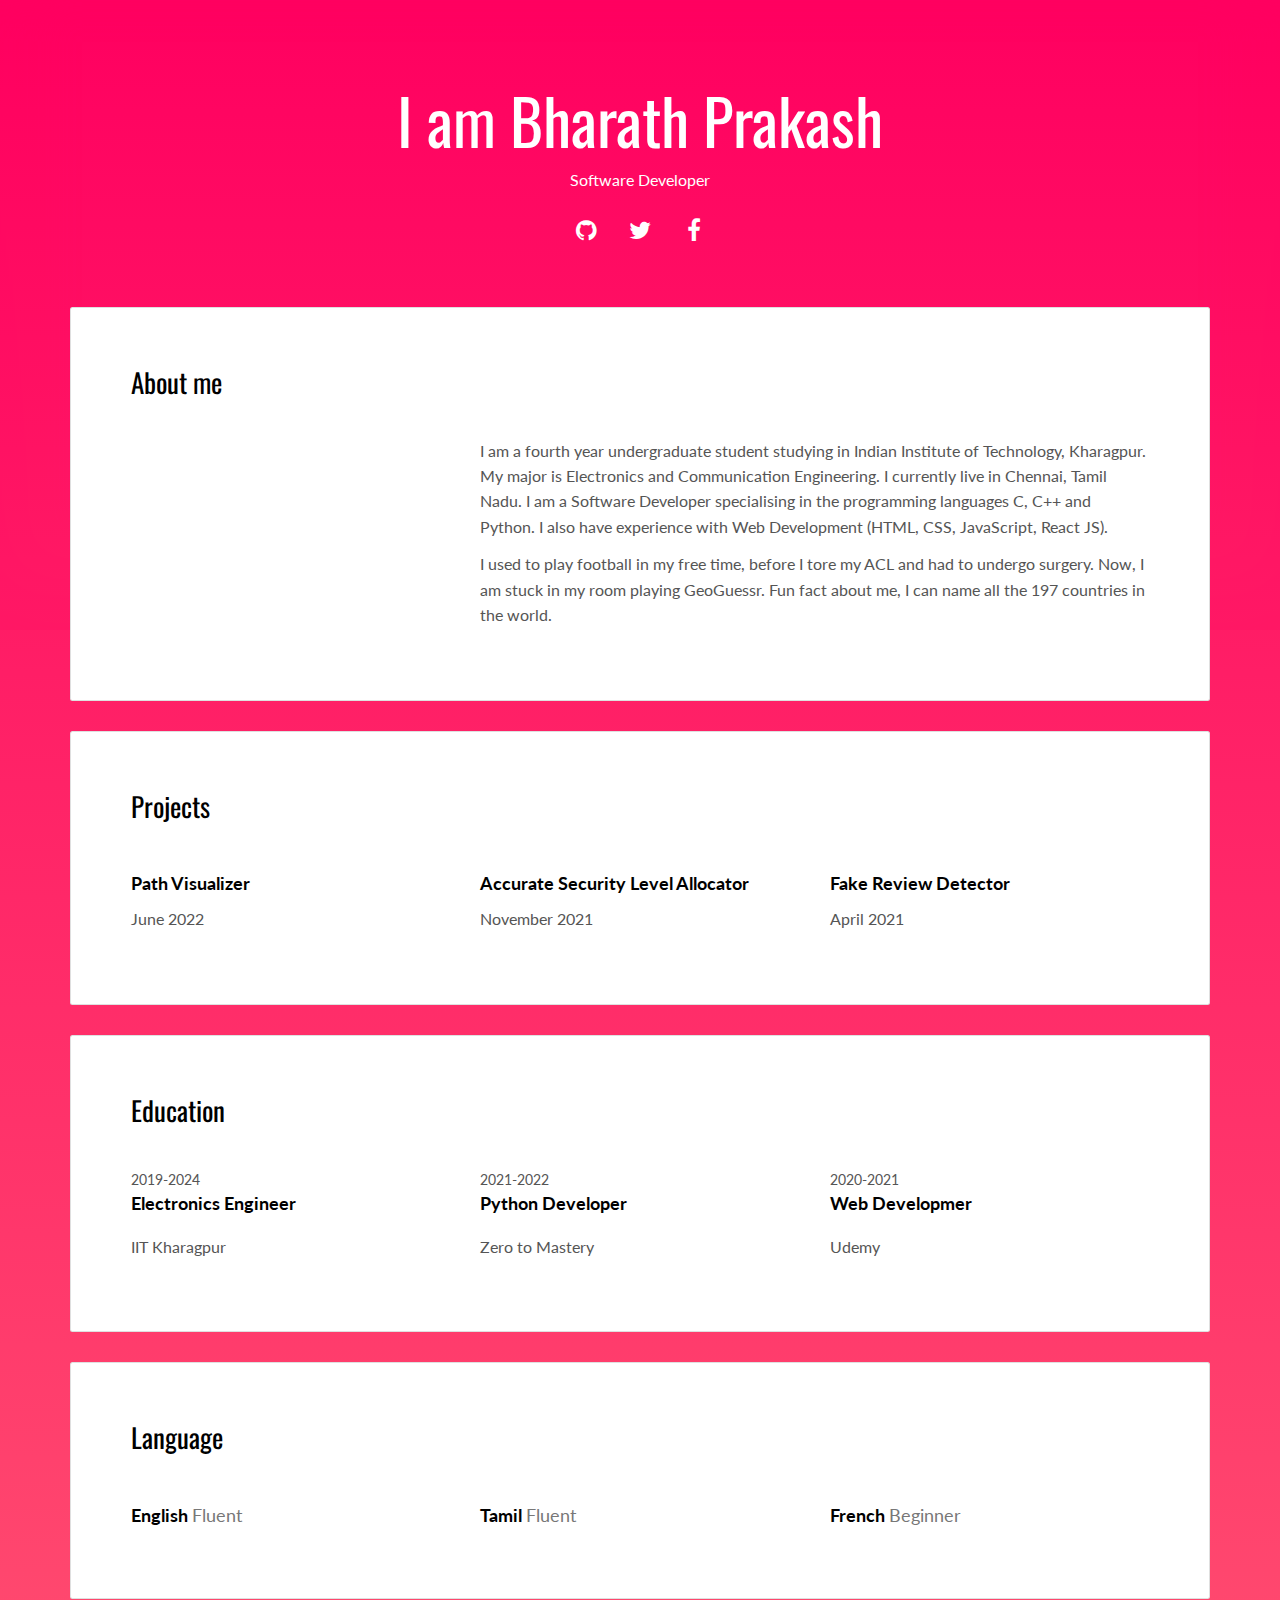
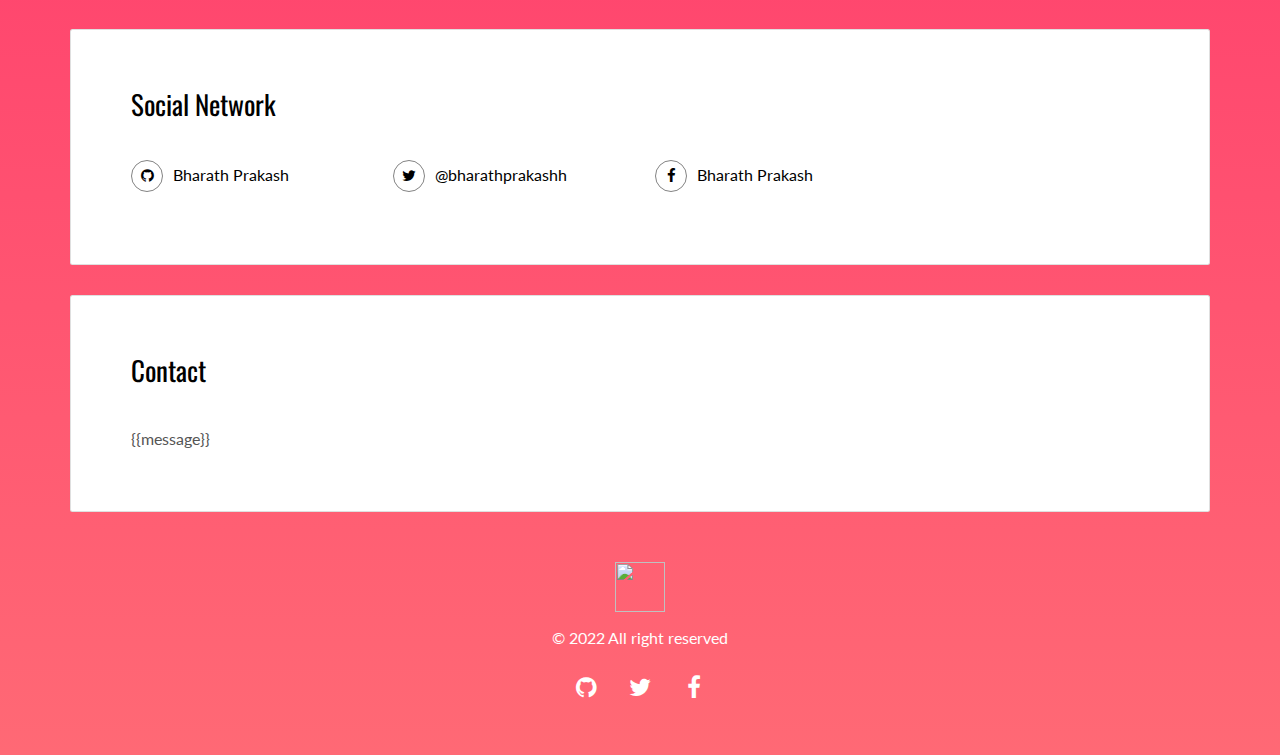
==== commit 6dac5f1e: "My portfolio" ====
--- a/templates/formsubmitted.html
+++ b/templates/formsubmitted.html
@@ -12,10 +12,10 @@
   <!-- Disable tap highlight on IE -->
   <meta name="msapplication-tap-highlight" content="no">
 
-  <link rel="shortcut icon" sizes="180x180" href="../static/assets/apple-icon-180x180.png">
+  <link rel="shortcut icon" sizes="180x180" href="../static/assets/software.png">
   <!-- <link href="../static/assets/favicon.ico" rel="icon"> -->
 
-  <title>Title page</title>
+  <title>Bharath Prakash Portfolio</title>
 
   <link href="../static/main.d8e0d294.css" rel="stylesheet">
 </head>
@@ -23,27 +23,21 @@
 <body class="">
 
   <!-- Add your content of header -->
-  <div class="background-color-layer" style="background-image: url('../static/assets/images/img-01.jpg')"></div>
+  <div class="background-color-layer" style="background-image: url('../static/assets/images/img-109.jpg')"></div>
   <main class="content-wrapper">
     <header class="white-text-container section-container">
       <div class="text-center">
-        <h1>I am David Folley</h1>
-        <p>Web designer</p>
+        <h1>I am Bharath Prakash</h1>
+        <p>Software Developer</p>
         <p>
-          <a class="fa-icon fa-icon-2x" href="https://facebook.com/" title="">
-            <i class="fa fa-facebook"></i>
+          <a class="fa-icon fa-icon-2x" href="https://github.com/bharathprakash321" title="">
+            <i class="fa fa-github"></i>
           </a>
-          <a class="fa-icon fa-icon-2x" href="https://twitter.com/" title="">
+          <a class="fa-icon fa-icon-2x" href="https://twitter.com/bharathprakashh" title="">
             <i class="fa fa-twitter"></i>
           </a>
-          <a class="fa-icon fa-icon-2x" href="https://dribbble.com/" title="">
-            <i class="fa fa-dribbble"></i>
-          </a>
-          <a class="fa-icon fa-icon-2x" href="https://www.linkedin.com/" title="">
-            <i class="fa fa-linkedin"></i>
-          </a>
-          <a class="fa-icon fa-icon-2x" href="https://vimeo.com/" title="">
-            <i class="fa fa-vimeo"></i>
+          <a class="fa-icon fa-icon-2x" href="https://www.facebook.com/bharath.prakash.9889/" title="">
+            <i class="fa fa-facebook"></i>
           </a>
         </p>
       </div>
@@ -62,16 +56,15 @@
               <h2>About me</h2>
               <div class="row">
                 <div class="col-md-4">
-                  <p><img src="../static/assets/images/img-01.jpg" class="img-responsive" alt=""></p>
+                  <p><img src="../static/assets/images/img-101.jpg" class="img-responsive" alt=""></p>
                 </div>
                 <div class="col-md-8">
 
-                  <p>Lorem ipsum dolor sit amet, consectetur adipiscing elit, sed do eiusmod tempor incididunt ut labore
-                    et dolore magna aliqua. Ut enim ad minim veniam, quis nostrud exercitation ullamco laboris nisi ut
-                    aliquip ex ea commodo consequat.</p>
-                  <p> Duis aute irure dolor in reprehenderit in voluptate velit esse cillum dolore eu fugiat nulla
-                    pariatur. Excepteur sint occaecat cupidatat non proident, sunt in culpa qui officia deserunt mollit
-                    anim id est laborum.</p>
+                  <p>I am a fourth year undergraduate student studying in Indian Institute of Technology, Kharagpur. My major is Electronics and Communication Engineering. 
+                    I currently live in Chennai, Tamil Nadu. I am a Software Developer specialising in the programming languages C, C++ and Python. I also have experience 
+                    with Web Development (HTML, CSS, JavaScript, React JS).</p>
+                  <p>I used to play football in my free time, before I tore my ACL and had to undergo surgery. Now, I am stuck in my room playing GeoGuessr. Fun fact about 
+                    me, I can name all the 197 countries in the world.</p>
 
                 </div>
               </div>
@@ -83,50 +76,23 @@
               <h2>Projects</h2>
               <div class="row">
                 <div class="col-md-4">
-                  <img src="../static/assets/images/img-02.jpg" class="img-responsive" alt="">
-                  <h3 class="h5">Amelia App</h3>
-                  <p>June 2017</p>
-                </div>
-                <div class="col-md-4">
-                  <img src="../static/assets/images/img-03.jpg" class="img-responsive" alt="">
-                  <h3 class="h5">Portland</h3>
-                  <p>March 2017</p>
-                </div>
-                <div class="col-md-4">
-                  <img src="../static/assets/images/img-04.jpg" class="img-responsive" alt="">
-                  <h3 class="h5">Denz for Nilon</h3>
-                  <p>Jan 2017</p>
-                </div>
-              </div>
-            </div>
-          </div>
-
-          <div class="card">
-            <div class="card-block">
-              <h2>Work</h2>
-              <div class="work-experience">
-                <small class="date">2017-2015</small>
-                <h3 class="h5 date-title">Web developer - <a href="http://en.orson.io"
-                    title="Create professionnal website">Orson.io</a></h3>
-
-
-                <p>Leo vel orci porta non pulvinar neque laoreet suspendisse interdum. Vitae ultricies leo integer
-                  malesuada nunc. Imperdiet proin fermentum leo vel orci porta non pulvinar neque. Fermentum leo vel
-                  orci porta non. Posuere sollicitudin aliquam ultrices sagittis. Aliquam faucibus purus in massa tempor
-                  nec.</p>
-              </div>
-
-              <div class="work-experience">
-                <small class="date">2017-2015</small>
-                <h3 class="h5 date-title">Web developer - <a href="http://mashup-template.com" title="">Mashup
-                    Template</a></h3>
-
-                <p>Fermentum leo vel orci porta non. Posuere sollicitudin aliquam ultrices sagittis. Aliquam faucibus
-                  purus in massa tempor nec.</p>
-              </div>
-            </div>
-          </div>
-
+                  <a href="https://timely-cocada-c9fa84.netlify.app/"><img src="../static/assets/images/img-102.jpg" class="img-responsive" alt=""></a>
+                  <h3 class="h5"><a href="https://timely-cocada-c9fa84.netlify.app/">Path Visualizer</a></h3>
+                  <p>June 2022</p>
+                </div>
+                <div class="col-md-4">
+                  <a href="https://www.canva.com/design/DAExIVfkj40/tXi97VVThJUL9N2Cky3WlA/view?utm_content=DAExIVfkj40&utm_campaign=designshare&utm_medium=link2&utm_source=sharebutton#1"><img src="../static/assets/images/img-103.png" class="img-responsive" alt=""></a>
+                  <h3 class="h5"><a href="https://www.canva.com/design/DAExIVfkj40/tXi97VVThJUL9N2Cky3WlA/view?utm_content=DAExIVfkj40&utm_campaign=designshare&utm_medium=link2&utm_source=sharebutton#1">Accurate Security Level Allocator</a></h3>
+                  <p>November 2021</p>
+                </div>
+                <div class="col-md-4">
+                  <a href="#"><img src="../static/assets/images/img-104.jpg" class="img-responsive" alt=""></a>
+                  <h3 class="h5"><a href="#">Fake Review Detector</a></h3>
+                  <p>April 2021</p>
+                </div>
+              </div>
+            </div>
+          </div>
 
           <div class="card">
             <div class="card-block">
@@ -134,24 +100,23 @@
               <div class="row">
                 <div class="col-md-4">
                   <div class="education-experience">
-                    <small class="date">2017-2015</small>
-                    <h3 class="h5 date-title">Design Master</h3>
-                    <p>Chicago University</p>
-                  </div>
-
+                    <small class="date">2019-2024</small>
+                    <h3 class="h5 date-title">Electronics Engineer</h3>
+                    <p>IIT Kharagpur</p>
+                  </div>
                 </div>
                 <div class="col-md-4">
                   <div class="education-experience">
-                    <small class="date">2015-2012</small>
-                    <h3 class="h5 date-title">Metrics Degree</h3>
-                    <p>Ecole 87</p>
+                    <small class="date">2021-2022</small>
+                    <h3 class="h5 date-title">Python Developer</h3>
+                    <p>Zero to Mastery</p>
                   </div>
                 </div>
                 <div class="col-md-4">
                   <div class="education-experience">
-                    <small class="date">2012-2011</small>
-                    <h3 class="h5 date-title">Motion Design Course</h3>
-                    <p>Pascal’s Lee Studio</p>
+                    <small class="date">2020-2021</small>
+                    <h3 class="h5 date-title">Web Developmer</h3>
+                    <p>Udemy</p>
                   </div>
                 </div>
               </div>
@@ -164,30 +129,29 @@
               <div class="row">
                 <div class="col-md-4">
                   <div class="language-experience">
-                    <h3 class="h5">English <small>Bilingual</small></h3>
+                    <h3 class="h5">English <small>Fluent</small></h3>
                   </div>
                 </div>
                 <div class="col-md-4">
                   <div class="language-experience">
-                    <h3 class="h5">French <small>Fluent</small></h3>
+                    <h3 class="h5">Tamil <small>Fluent</small></h3>
                   </div>
                 </div>
                 <div class="col-md-4">
                   <div class="language-experience">
-                    <h3 class="h5">Russian <small>Beginner</small></h3>
-                  </div>
-                </div>
-              </div>
-            </div>
-          </div>
-
+                    <h3 class="h5">French <small>Beginner</small></h3>
+                  </div>
+                </div>
+              </div>
+            </div>
+          </div>
+<!-- 
           <div class="card">
             <div class="card-block">
               <h2>Projects</h2>
               <div id="carousel-example-generic" class="carousel slide" data-ride="carousel">
 
 
-                <!-- Wrapper for slides -->
                 <div class="carousel-inner" role="listbox">
                   <div class="item active">
                     <img src="../static/assets/images/img-05.jpg" class="img-responsive" alt="...">
@@ -213,7 +177,6 @@
                   </div>
                 </div>
 
-                <!-- Indicators -->
                 <ol class="carousel-indicators">
                   <li data-target="#carousel-example-generic" data-slide-to="0" class="active"></li>
                   <li data-target="#carousel-example-generic" data-slide-to="1"></li>
@@ -222,31 +185,33 @@
 
               </div>
             </div>
-          </div>
+          </div> 
+        -->
 
           <div class="card">
             <div class="card-block">
               <h2>Social Network</h2>
               <div class="row">
                 <div class="col-md-3">
-                  <p class="social-buttons"><a href="https://twitter.com/" title=""><span
-                        class="social-round-icon fa-icon"><i class="fa fa-twitter"></i></span>@David_Folley</a></p>
+                  <p class="social-buttons"><a href="https://github.com/bharathprakash321" title=""><span
+                        class="social-round-icon fa-icon"><i class="fa fa-github"></i></span>Bharath Prakash</a></p>
                 </div>
                 <div class="col-md-3">
-                  <p class="social-buttons"><a href="https://www.linkedin.com/" title=""><span
-                        class="social-round-icon fa-icon"><i class="fa fa-linkedin"></i></span>David Folley</a></p>
+                  <p class="social-buttons"><a href="https://twitter.com/bharathprakashh" title=""><span
+                        class="social-round-icon fa-icon"><i class="fa fa-twitter"></i></span>@bharathprakashh</a></p>
                 </div>
                 <div class="col-md-3">
-                  <p class="social-buttons"><a href="https://dribbble.com/" title=""><span
-                        class="social-round-icon fa-icon"><i class="fa fa-dribbble"></i></span>David Folley</a></p>
-                </div>
-              </div>
-            </div>
-          </div>
-
-          <div class="card">
-            <div class="card-block">
-              {{ message }}
+                  <p class="social-buttons"><a href="https://facebook.com/bharath.prakash.9889/" title=""><span
+                        class="social-round-icon fa-icon"><i class="fa fa-facebook"></i></span>Bharath Prakash</a></p>
+                </div>
+              </div>
+            </div>
+          </div>
+
+          <div class="card">
+            <div class="card-block">
+              <h2>Contact</h2>
+                {{message}}
             </div>
           </div>
 
@@ -256,29 +221,21 @@
 
   </main>
   <footer class="footer-container white-text-container text-center">
-    <div class="container">
+    <div class="container" id="bottom">
       <div class="row">
         <div class="col-xs-12">
-          <p><img src="../static/assets/images/mashup-icon.svg" alt=""></p>
-
-          <p>©All right reserved. Design <a href="http://www.mashup-template.com/"
-              title="Create website with free html template">Mashup Template</a>/<a href="https://unsplash.com/"
-              title="Beautiful Free Images">Unsplash</a></p>
+          <p><img class="fa-icon fa-icon-2x" src="../static/assets/software.png" alt=""></p>
+
+          <p>© 2022 All right reserved</p>
           <p>
-            <a class="fa-icon fa-icon-2x" href="https://facebook.com/" title="">
-              <i class="fa fa-facebook"></i>
+            <a class="fa-icon fa-icon-2x" href="https://github.com/bharathprakash321" title="">
+              <i class="fa fa-github"></i>
             </a>
-            <a class="fa-icon fa-icon-2x" href="https://twitter.com/" title="">
+            <a class="fa-icon fa-icon-2x" href="https://twitter.com/bharathprakashh" title="">
               <i class="fa fa-twitter"></i>
             </a>
-            <a class="fa-icon fa-icon-2x" href="https://dribbble.com/" title="">
-              <i class="fa fa-dribbble"></i>
-            </a>
-            <a class="fa-icon fa-icon-2x" href="https://www.linkedin.com/" title="">
-              <i class="fa fa-linkedin"></i>
-            </a>
-            <a class="fa-icon fa-icon-2x" href="https://vimeo.com/" title="">
-              <i class="fa fa-vimeo"></i>
+            <a class="fa-icon fa-icon-2x" href="https://facebook.com/bharath.prakash.9889/" title="">
+              <i class="fa fa-facebook"></i>
             </a>
           </p>
         </div>
@@ -287,9 +244,10 @@
   </footer>
 
   <script>
-    document.addEventListener("DOMContentLoaded", function (event) {
-      scrollRevelation('.card');
-    });
+    window.onload = document.getElementById('bottom').scrollIntoView();
+    // document.addEventListener("DOMContentLoaded", function (event) {
+    //   scrollRevelation('.card');
+    // });
   </script>
   <!-- Google Analytics: change UA-XXXXX-X to be your site's ID 
 
@@ -308,4 +266,4 @@
   <script type="text/javascript" src="../static/main.bc58148c.js"></script>
 </body>
 
-</html>+</html>
--- a/static/main.d8e0d294.css
+++ b/static/main.d8e0d294.css
@@ -1,9 +1,6019 @@
-@import url(https://fonts.googleapis.com/css?family=Lato:400,700|Oswald);@import url(https://maxcdn.bootstrapcdn.com/font-awesome/4.7.0/css/font-awesome.min.css);/*!
+@import url(https://fonts.googleapis.com/css?family=Lato:400,700|Oswald);
+@import url(https://maxcdn.bootstrapcdn.com/font-awesome/4.7.0/css/font-awesome.min.css);
+
+/*!
  * Bootstrap v3.3.7 (http://getbootstrap.com)
  * Copyright 2011-2016 Twitter, Inc.
  * Licensed under MIT (https://github.com/twbs/bootstrap/blob/master/LICENSE)
  */
-/*! normalize.css v3.0.3 | MIT License | github.com/necolas/normalize.css */html{font-family:sans-serif;-ms-text-size-adjust:100%;-webkit-text-size-adjust:100%}body{margin:0}article,aside,details,figcaption,figure,footer,header,hgroup,main,menu,nav,section,summary{display:block}audio,canvas,progress,video{display:inline-block;vertical-align:baseline}audio:not([controls]){display:none;height:0}[hidden],template{display:none}a{background-color:transparent}a:active,a:hover{outline:0}abbr[title]{border-bottom:1px dotted}b,strong{font-weight:700}dfn{font-style:italic}h1{font-size:2em;margin:.67em 0}mark{background:#ff0;color:#000}small{font-size:80%}sub,sup{font-size:75%;line-height:0;position:relative;vertical-align:baseline}sup{top:-.5em}sub{bottom:-.25em}img{border:0}svg:not(:root){overflow:hidden}figure{margin:1em 40px}hr{box-sizing:content-box;height:0}pre{overflow:auto}code,kbd,pre,samp{font-family:monospace,monospace;font-size:1em}button,input,optgroup,select,textarea{color:inherit;font:inherit;margin:0}button{overflow:visible}button,select{text-transform:none}button,html input[type=button],input[type=reset],input[type=submit]{-webkit-appearance:button;cursor:pointer}button[disabled],html input[disabled]{cursor:default}button::-moz-focus-inner,input::-moz-focus-inner{border:0;padding:0}input{line-height:normal}input[type=checkbox],input[type=radio]{box-sizing:border-box;padding:0}input[type=number]::-webkit-inner-spin-button,input[type=number]::-webkit-outer-spin-button{height:auto}input[type=search]{-webkit-appearance:textfield;box-sizing:content-box}input[type=search]::-webkit-search-cancel-button,input[type=search]::-webkit-search-decoration{-webkit-appearance:none}fieldset{border:1px solid silver;margin:0 2px;padding:.35em .625em .75em}textarea{overflow:auto}optgroup{font-weight:700}table{border-collapse:collapse;border-spacing:0}td,th{padding:0}
-
-/*! Source: https://github.com/h5bp/html5-boilerplate/blob/master/src/css/main.css */@media print{*,:after,:before{background:transparent!important;color:#000!important;box-shadow:none!important;text-shadow:none!important}a,a:visited{text-decoration:underline}a[href]:after{content:" (" attr(href) ")"}abbr[title]:after{content:" (" attr(title) ")"}a[href^="#"]:after,a[href^="javascript:"]:after{content:""}blockquote,pre{border:1px solid #999;page-break-inside:avoid}thead{display:table-header-group}img,tr{page-break-inside:avoid}img{max-width:100%!important}h2,h3,p{orphans:3;widows:3}h2,h3{page-break-after:avoid}.navbar{display:none}.btn>.caret,.dropup>.btn>.caret{border-top-color:#000!important}.label{border:1px solid #000}.table{border-collapse:collapse!important}.table td,.table th{background-color:#fff!important}.table-bordered td,.table-bordered th{border:1px solid #ddd!important}}*,:after,:before{-webkit-box-sizing:border-box;-moz-box-sizing:border-box;box-sizing:border-box}html{font-size:10px;-webkit-tap-highlight-color:transparent}body{font-family:Lato,Helvetica,Arial,sans-serif;font-size:16px;line-height:1.58;color:#555;background-color:#fff}button,input,select,textarea{font-family:inherit;font-size:inherit;line-height:inherit}a{color:#ff0060;text-decoration:none}a:focus,a:hover{color:#b30043;text-decoration:underline}a:focus{outline:5px auto -webkit-focus-ring-color;outline-offset:-2px}figure{margin:0}img{vertical-align:middle}.img-responsive{display:block;max-width:100%;height:auto}.img-rounded{border-radius:6px}.img-thumbnail{padding:4px;line-height:1.58;background-color:#fff;border:1px solid #ddd;border-radius:4px;-webkit-transition:all .2s ease-in-out;-o-transition:all .2s ease-in-out;transition:all .2s ease-in-out;display:inline-block;max-width:100%;height:auto}.img-circle{border-radius:50%}hr{margin-top:25px;margin-bottom:25px;border:0;border-top:1px solid #eee}.sr-only{position:absolute;width:1px;height:1px;margin:-1px;padding:0;overflow:hidden;clip:rect(0,0,0,0);border:0}.sr-only-focusable:active,.sr-only-focusable:focus{position:static;width:auto;height:auto;margin:0;overflow:visible;clip:auto}[role=button]{cursor:pointer}.h1,.h2,.h3,.h4,.h5,.h6,h1,h2,h3,h4,h5,h6{font-family:Oswald,Helvetica,Arial,sans-serif;font-weight:400;line-height:1.1;color:#000}.h1 .small,.h1 small,.h2 .small,.h2 small,.h3 .small,.h3 small,.h4 .small,.h4 small,.h5 .small,.h5 small,.h6 .small,.h6 small,h1 .small,h1 small,h2 .small,h2 small,h3 .small,h3 small,h4 .small,h4 small,h5 .small,h5 small,h6 .small,h6 small{font-weight:400;line-height:1;color:#777}.h1,.h2,.h3,h1,h2,h3{margin-top:25px;margin-bottom:12.5px}.h1 .small,.h1 small,.h2 .small,.h2 small,.h3 .small,.h3 small,h1 .small,h1 small,h2 .small,h2 small,h3 .small,h3 small{font-size:65%}.h4,.h5,.h6,h4,h5,h6{margin-top:12.5px;margin-bottom:12.5px}.h4 .small,.h4 small,.h5 .small,.h5 small,.h6 .small,.h6 small,h4 .small,h4 small,h5 .small,h5 small,h6 .small,h6 small{font-size:75%}.h1,h1{font-size:63px}.h2,h2{font-size:27px}.h3,.h4,h3,h4{font-size:20px}.h5,h5{font-size:18px}.h6,h6{font-size:14px}p{margin:0 0 12.5px}.lead{margin-bottom:25px;font-size:18px;font-weight:300;line-height:1.4}@media (min-width:768px){.lead{font-size:24px}}.small,small{font-size:87%}.mark,mark{background-color:#fcf8e3;padding:.2em}.text-left{text-align:left}.text-right{text-align:right}.text-center{text-align:center}.text-justify{text-align:justify}.text-nowrap{white-space:nowrap}.text-lowercase{text-transform:lowercase}.initialism,.text-uppercase{text-transform:uppercase}.text-capitalize{text-transform:capitalize}.text-muted{color:#777}.text-primary{color:#ff0060}a.text-primary:focus,a.text-primary:hover{color:#cc004d}.text-success{color:#fff}a.text-success:focus,a.text-success:hover{color:#e6e6e6}.text-info{color:#31708f}a.text-info:focus,a.text-info:hover{color:#245269}.text-warning{color:#8a6d3b}a.text-warning:focus,a.text-warning:hover{color:#66512c}.text-danger{color:#fff}a.text-danger:focus,a.text-danger:hover{color:#e6e6e6}.bg-primary{color:#fff;background-color:#ff0060}a.bg-primary:focus,a.bg-primary:hover{background-color:#cc004d}.bg-success{background-color:#87e329}a.bg-success:focus,a.bg-success:hover{background-color:#6dc019}.bg-info{background-color:#d9edf7}a.bg-info:focus,a.bg-info:hover{background-color:#afd9ee}.bg-warning{background-color:#fcf8e3}a.bg-warning:focus,a.bg-warning:hover{background-color:#f7ecb5}.bg-danger{background-color:#ff2c74}a.bg-danger:focus,a.bg-danger:hover{background-color:#f80055}.page-header{padding-bottom:11.5px;margin:50px 0 25px;border-bottom:1px solid #eee}ol,ul{margin-top:0;margin-bottom:12.5px}ol ol,ol ul,ul ol,ul ul{margin-bottom:0}.list-inline,.list-unstyled{padding-left:0;list-style:none}.list-inline{margin-left:-5px}.list-inline>li{display:inline-block;padding-left:5px;padding-right:5px}dl{margin-top:0;margin-bottom:25px}dd,dt{line-height:1.58}dt{font-weight:700}dd{margin-left:0}.dl-horizontal dd:after,.dl-horizontal dd:before{content:" ";display:table}.dl-horizontal dd:after{clear:both}@media (min-width:768px){.dl-horizontal dt{float:left;width:160px;clear:left;text-align:right;overflow:hidden;text-overflow:ellipsis;white-space:nowrap}.dl-horizontal dd{margin-left:180px}}abbr[data-original-title],abbr[title]{cursor:help;border-bottom:1px dotted #777}.initialism{font-size:90%}blockquote{padding:12.5px 25px;margin:0 0 25px;font-size:20px;border-left:5px solid #eee}blockquote ol:last-child,blockquote p:last-child,blockquote ul:last-child{margin-bottom:0}blockquote .small,blockquote footer,blockquote small{display:block;font-size:80%;line-height:1.58;color:#777}blockquote .small:before,blockquote footer:before,blockquote small:before{content:"\2014   \A0"}.blockquote-reverse,blockquote.pull-right{padding-right:15px;padding-left:0;border-right:5px solid #eee;border-left:0;text-align:right}.blockquote-reverse .small:before,.blockquote-reverse footer:before,.blockquote-reverse small:before,blockquote.pull-right .small:before,blockquote.pull-right footer:before,blockquote.pull-right small:before{content:""}.blockquote-reverse .small:after,.blockquote-reverse footer:after,.blockquote-reverse small:after,blockquote.pull-right .small:after,blockquote.pull-right footer:after,blockquote.pull-right small:after{content:"\A0   \2014"}address{margin-bottom:25px;font-style:normal;line-height:1.58}code,kbd,pre,samp{font-family:Menlo,Monaco,Consolas,Courier New,monospace}code{color:#c7254e;background-color:#f9f2f4;border-radius:4px}code,kbd{padding:2px 4px;font-size:90%}kbd{color:#fff;background-color:#333;border-radius:3px;box-shadow:inset 0 -1px 0 rgba(0,0,0,.25)}kbd kbd{padding:0;font-size:100%;font-weight:700;box-shadow:none}pre{display:block;padding:12px;margin:0 0 12.5px;font-size:15px;line-height:1.58;word-break:break-all;word-wrap:break-word;color:#333;background-color:#f5f5f5;border:1px solid #ccc;border-radius:4px}pre code{padding:0;font-size:inherit;color:inherit;white-space:pre-wrap;background-color:transparent;border-radius:0}.pre-scrollable{max-height:340px;overflow-y:scroll}.container{margin-right:auto;margin-left:auto;padding-left:15px;padding-right:15px}.container:after,.container:before{content:" ";display:table}.container:after{clear:both}@media (min-width:768px){.container{width:750px}}@media (min-width:992px){.container{width:970px}}@media (min-width:1200px){.container{width:1170px}}.container-fluid{margin-right:auto;margin-left:auto;padding-left:15px;padding-right:15px}.container-fluid:after,.container-fluid:before{content:" ";display:table}.container-fluid:after{clear:both}.row{margin-left:-15px;margin-right:-15px}.row:after,.row:before{content:" ";display:table}.row:after{clear:both}.col-lg-1,.col-lg-2,.col-lg-3,.col-lg-4,.col-lg-5,.col-lg-6,.col-lg-7,.col-lg-8,.col-lg-9,.col-lg-10,.col-lg-11,.col-lg-12,.col-md-1,.col-md-2,.col-md-3,.col-md-4,.col-md-5,.col-md-6,.col-md-7,.col-md-8,.col-md-9,.col-md-10,.col-md-11,.col-md-12,.col-sm-1,.col-sm-2,.col-sm-3,.col-sm-4,.col-sm-5,.col-sm-6,.col-sm-7,.col-sm-8,.col-sm-9,.col-sm-10,.col-sm-11,.col-sm-12,.col-xs-1,.col-xs-2,.col-xs-3,.col-xs-4,.col-xs-5,.col-xs-6,.col-xs-7,.col-xs-8,.col-xs-9,.col-xs-10,.col-xs-11,.col-xs-12{position:relative;min-height:1px;padding-left:15px;padding-right:15px}.col-xs-1,.col-xs-2,.col-xs-3,.col-xs-4,.col-xs-5,.col-xs-6,.col-xs-7,.col-xs-8,.col-xs-9,.col-xs-10,.col-xs-11,.col-xs-12{float:left}.col-xs-1{width:8.33333%}.col-xs-2{width:16.66667%}.col-xs-3{width:25%}.col-xs-4{width:33.33333%}.col-xs-5{width:41.66667%}.col-xs-6{width:50%}.col-xs-7{width:58.33333%}.col-xs-8{width:66.66667%}.col-xs-9{width:75%}.col-xs-10{width:83.33333%}.col-xs-11{width:91.66667%}.col-xs-12{width:100%}.col-xs-pull-0{right:auto}.col-xs-pull-1{right:8.33333%}.col-xs-pull-2{right:16.66667%}.col-xs-pull-3{right:25%}.col-xs-pull-4{right:33.33333%}.col-xs-pull-5{right:41.66667%}.col-xs-pull-6{right:50%}.col-xs-pull-7{right:58.33333%}.col-xs-pull-8{right:66.66667%}.col-xs-pull-9{right:75%}.col-xs-pull-10{right:83.33333%}.col-xs-pull-11{right:91.66667%}.col-xs-pull-12{right:100%}.col-xs-push-0{left:auto}.col-xs-push-1{left:8.33333%}.col-xs-push-2{left:16.66667%}.col-xs-push-3{left:25%}.col-xs-push-4{left:33.33333%}.col-xs-push-5{left:41.66667%}.col-xs-push-6{left:50%}.col-xs-push-7{left:58.33333%}.col-xs-push-8{left:66.66667%}.col-xs-push-9{left:75%}.col-xs-push-10{left:83.33333%}.col-xs-push-11{left:91.66667%}.col-xs-push-12{left:100%}.col-xs-offset-0{margin-left:0}.col-xs-offset-1{margin-left:8.33333%}.col-xs-offset-2{margin-left:16.66667%}.col-xs-offset-3{margin-left:25%}.col-xs-offset-4{margin-left:33.33333%}.col-xs-offset-5{margin-left:41.66667%}.col-xs-offset-6{margin-left:50%}.col-xs-offset-7{margin-left:58.33333%}.col-xs-offset-8{margin-left:66.66667%}.col-xs-offset-9{margin-left:75%}.col-xs-offset-10{margin-left:83.33333%}.col-xs-offset-11{margin-left:91.66667%}.col-xs-offset-12{margin-left:100%}@media (min-width:768px){.col-sm-1,.col-sm-2,.col-sm-3,.col-sm-4,.col-sm-5,.col-sm-6,.col-sm-7,.col-sm-8,.col-sm-9,.col-sm-10,.col-sm-11,.col-sm-12{float:left}.col-sm-1{width:8.33333%}.col-sm-2{width:16.66667%}.col-sm-3{width:25%}.col-sm-4{width:33.33333%}.col-sm-5{width:41.66667%}.col-sm-6{width:50%}.col-sm-7{width:58.33333%}.col-sm-8{width:66.66667%}.col-sm-9{width:75%}.col-sm-10{width:83.33333%}.col-sm-11{width:91.66667%}.col-sm-12{width:100%}.col-sm-pull-0{right:auto}.col-sm-pull-1{right:8.33333%}.col-sm-pull-2{right:16.66667%}.col-sm-pull-3{right:25%}.col-sm-pull-4{right:33.33333%}.col-sm-pull-5{right:41.66667%}.col-sm-pull-6{right:50%}.col-sm-pull-7{right:58.33333%}.col-sm-pull-8{right:66.66667%}.col-sm-pull-9{right:75%}.col-sm-pull-10{right:83.33333%}.col-sm-pull-11{right:91.66667%}.col-sm-pull-12{right:100%}.col-sm-push-0{left:auto}.col-sm-push-1{left:8.33333%}.col-sm-push-2{left:16.66667%}.col-sm-push-3{left:25%}.col-sm-push-4{left:33.33333%}.col-sm-push-5{left:41.66667%}.col-sm-push-6{left:50%}.col-sm-push-7{left:58.33333%}.col-sm-push-8{left:66.66667%}.col-sm-push-9{left:75%}.col-sm-push-10{left:83.33333%}.col-sm-push-11{left:91.66667%}.col-sm-push-12{left:100%}.col-sm-offset-0{margin-left:0}.col-sm-offset-1{margin-left:8.33333%}.col-sm-offset-2{margin-left:16.66667%}.col-sm-offset-3{margin-left:25%}.col-sm-offset-4{margin-left:33.33333%}.col-sm-offset-5{margin-left:41.66667%}.col-sm-offset-6{margin-left:50%}.col-sm-offset-7{margin-left:58.33333%}.col-sm-offset-8{margin-left:66.66667%}.col-sm-offset-9{margin-left:75%}.col-sm-offset-10{margin-left:83.33333%}.col-sm-offset-11{margin-left:91.66667%}.col-sm-offset-12{margin-left:100%}}@media (min-width:992px){.col-md-1,.col-md-2,.col-md-3,.col-md-4,.col-md-5,.col-md-6,.col-md-7,.col-md-8,.col-md-9,.col-md-10,.col-md-11,.col-md-12{float:left}.col-md-1{width:8.33333%}.col-md-2{width:16.66667%}.col-md-3{width:25%}.col-md-4{width:33.33333%}.col-md-5{width:41.66667%}.col-md-6{width:50%}.col-md-7{width:58.33333%}.col-md-8{width:66.66667%}.col-md-9{width:75%}.col-md-10{width:83.33333%}.col-md-11{width:91.66667%}.col-md-12{width:100%}.col-md-pull-0{right:auto}.col-md-pull-1{right:8.33333%}.col-md-pull-2{right:16.66667%}.col-md-pull-3{right:25%}.col-md-pull-4{right:33.33333%}.col-md-pull-5{right:41.66667%}.col-md-pull-6{right:50%}.col-md-pull-7{right:58.33333%}.col-md-pull-8{right:66.66667%}.col-md-pull-9{right:75%}.col-md-pull-10{right:83.33333%}.col-md-pull-11{right:91.66667%}.col-md-pull-12{right:100%}.col-md-push-0{left:auto}.col-md-push-1{left:8.33333%}.col-md-push-2{left:16.66667%}.col-md-push-3{left:25%}.col-md-push-4{left:33.33333%}.col-md-push-5{left:41.66667%}.col-md-push-6{left:50%}.col-md-push-7{left:58.33333%}.col-md-push-8{left:66.66667%}.col-md-push-9{left:75%}.col-md-push-10{left:83.33333%}.col-md-push-11{left:91.66667%}.col-md-push-12{left:100%}.col-md-offset-0{margin-left:0}.col-md-offset-1{margin-left:8.33333%}.col-md-offset-2{margin-left:16.66667%}.col-md-offset-3{margin-left:25%}.col-md-offset-4{margin-left:33.33333%}.col-md-offset-5{margin-left:41.66667%}.col-md-offset-6{margin-left:50%}.col-md-offset-7{margin-left:58.33333%}.col-md-offset-8{margin-left:66.66667%}.col-md-offset-9{margin-left:75%}.col-md-offset-10{margin-left:83.33333%}.col-md-offset-11{margin-left:91.66667%}.col-md-offset-12{margin-left:100%}}@media (min-width:1200px){.col-lg-1,.col-lg-2,.col-lg-3,.col-lg-4,.col-lg-5,.col-lg-6,.col-lg-7,.col-lg-8,.col-lg-9,.col-lg-10,.col-lg-11,.col-lg-12{float:left}.col-lg-1{width:8.33333%}.col-lg-2{width:16.66667%}.col-lg-3{width:25%}.col-lg-4{width:33.33333%}.col-lg-5{width:41.66667%}.col-lg-6{width:50%}.col-lg-7{width:58.33333%}.col-lg-8{width:66.66667%}.col-lg-9{width:75%}.col-lg-10{width:83.33333%}.col-lg-11{width:91.66667%}.col-lg-12{width:100%}.col-lg-pull-0{right:auto}.col-lg-pull-1{right:8.33333%}.col-lg-pull-2{right:16.66667%}.col-lg-pull-3{right:25%}.col-lg-pull-4{right:33.33333%}.col-lg-pull-5{right:41.66667%}.col-lg-pull-6{right:50%}.col-lg-pull-7{right:58.33333%}.col-lg-pull-8{right:66.66667%}.col-lg-pull-9{right:75%}.col-lg-pull-10{right:83.33333%}.col-lg-pull-11{right:91.66667%}.col-lg-pull-12{right:100%}.col-lg-push-0{left:auto}.col-lg-push-1{left:8.33333%}.col-lg-push-2{left:16.66667%}.col-lg-push-3{left:25%}.col-lg-push-4{left:33.33333%}.col-lg-push-5{left:41.66667%}.col-lg-push-6{left:50%}.col-lg-push-7{left:58.33333%}.col-lg-push-8{left:66.66667%}.col-lg-push-9{left:75%}.col-lg-push-10{left:83.33333%}.col-lg-push-11{left:91.66667%}.col-lg-push-12{left:100%}.col-lg-offset-0{margin-left:0}.col-lg-offset-1{margin-left:8.33333%}.col-lg-offset-2{margin-left:16.66667%}.col-lg-offset-3{margin-left:25%}.col-lg-offset-4{margin-left:33.33333%}.col-lg-offset-5{margin-left:41.66667%}.col-lg-offset-6{margin-left:50%}.col-lg-offset-7{margin-left:58.33333%}.col-lg-offset-8{margin-left:66.66667%}.col-lg-offset-9{margin-left:75%}.col-lg-offset-10{margin-left:83.33333%}.col-lg-offset-11{margin-left:91.66667%}.col-lg-offset-12{margin-left:100%}}table{background-color:transparent}caption{padding-top:8px;padding-bottom:8px;color:#777}caption,th{text-align:left}.table{width:100%;max-width:100%;margin-bottom:25px}.table>tbody>tr>td,.table>tbody>tr>th,.table>tfoot>tr>td,.table>tfoot>tr>th,.table>thead>tr>td,.table>thead>tr>th{padding:8px;line-height:1.58;vertical-align:top;border-top:1px solid #ddd}.table>thead>tr>th{vertical-align:bottom;border-bottom:2px solid #ddd}.table>caption+thead>tr:first-child>td,.table>caption+thead>tr:first-child>th,.table>colgroup+thead>tr:first-child>td,.table>colgroup+thead>tr:first-child>th,.table>thead:first-child>tr:first-child>td,.table>thead:first-child>tr:first-child>th{border-top:0}.table>tbody+tbody{border-top:2px solid #ddd}.table .table{background-color:#fff}.table-condensed>tbody>tr>td,.table-condensed>tbody>tr>th,.table-condensed>tfoot>tr>td,.table-condensed>tfoot>tr>th,.table-condensed>thead>tr>td,.table-condensed>thead>tr>th{padding:5px}.table-bordered,.table-bordered>tbody>tr>td,.table-bordered>tbody>tr>th,.table-bordered>tfoot>tr>td,.table-bordered>tfoot>tr>th,.table-bordered>thead>tr>td,.table-bordered>thead>tr>th{border:1px solid #ddd}.table-bordered>thead>tr>td,.table-bordered>thead>tr>th{border-bottom-width:2px}.table-striped>tbody>tr:nth-of-type(odd){background-color:#f9f9f9}.table-hover>tbody>tr:hover{background-color:#f5f5f5}table col[class*=col-]{position:static;float:none;display:table-column}table td[class*=col-],table th[class*=col-]{position:static;float:none;display:table-cell}.table>tbody>tr.active>td,.table>tbody>tr.active>th,.table>tbody>tr>td.active,.table>tbody>tr>th.active,.table>tfoot>tr.active>td,.table>tfoot>tr.active>th,.table>tfoot>tr>td.active,.table>tfoot>tr>th.active,.table>thead>tr.active>td,.table>thead>tr.active>th,.table>thead>tr>td.active,.table>thead>tr>th.active{background-color:#f5f5f5}.table-hover>tbody>tr.active:hover>td,.table-hover>tbody>tr.active:hover>th,.table-hover>tbody>tr:hover>.active,.table-hover>tbody>tr>td.active:hover,.table-hover>tbody>tr>th.active:hover{background-color:#e8e8e8}.table>tbody>tr.success>td,.table>tbody>tr.success>th,.table>tbody>tr>td.success,.table>tbody>tr>th.success,.table>tfoot>tr.success>td,.table>tfoot>tr.success>th,.table>tfoot>tr>td.success,.table>tfoot>tr>th.success,.table>thead>tr.success>td,.table>thead>tr.success>th,.table>thead>tr>td.success,.table>thead>tr>th.success{background-color:#87e329}.table-hover>tbody>tr.success:hover>td,.table-hover>tbody>tr.success:hover>th,.table-hover>tbody>tr:hover>.success,.table-hover>tbody>tr>td.success:hover,.table-hover>tbody>tr>th.success:hover{background-color:#7ad61c}.table>tbody>tr.info>td,.table>tbody>tr.info>th,.table>tbody>tr>td.info,.table>tbody>tr>th.info,.table>tfoot>tr.info>td,.table>tfoot>tr.info>th,.table>tfoot>tr>td.info,.table>tfoot>tr>th.info,.table>thead>tr.info>td,.table>thead>tr.info>th,.table>thead>tr>td.info,.table>thead>tr>th.info{background-color:#d9edf7}.table-hover>tbody>tr.info:hover>td,.table-hover>tbody>tr.info:hover>th,.table-hover>tbody>tr:hover>.info,.table-hover>tbody>tr>td.info:hover,.table-hover>tbody>tr>th.info:hover{background-color:#c4e3f3}.table>tbody>tr.warning>td,.table>tbody>tr.warning>th,.table>tbody>tr>td.warning,.table>tbody>tr>th.warning,.table>tfoot>tr.warning>td,.table>tfoot>tr.warning>th,.table>tfoot>tr>td.warning,.table>tfoot>tr>th.warning,.table>thead>tr.warning>td,.table>thead>tr.warning>th,.table>thead>tr>td.warning,.table>thead>tr>th.warning{background-color:#fcf8e3}.table-hover>tbody>tr.warning:hover>td,.table-hover>tbody>tr.warning:hover>th,.table-hover>tbody>tr:hover>.warning,.table-hover>tbody>tr>td.warning:hover,.table-hover>tbody>tr>th.warning:hover{background-color:#faf2cc}.table>tbody>tr.danger>td,.table>tbody>tr.danger>th,.table>tbody>tr>td.danger,.table>tbody>tr>th.danger,.table>tfoot>tr.danger>td,.table>tfoot>tr.danger>th,.table>tfoot>tr>td.danger,.table>tfoot>tr>th.danger,.table>thead>tr.danger>td,.table>thead>tr.danger>th,.table>thead>tr>td.danger,.table>thead>tr>th.danger{background-color:#ff2c74}.table-hover>tbody>tr.danger:hover>td,.table-hover>tbody>tr.danger:hover>th,.table-hover>tbody>tr:hover>.danger,.table-hover>tbody>tr>td.danger:hover,.table-hover>tbody>tr>th.danger:hover{background-color:#ff1363}.table-responsive{overflow-x:auto;min-height:.01%}@media screen and (max-width:767px){.table-responsive{width:100%;margin-bottom:18.75px;overflow-y:hidden;-ms-overflow-style:-ms-autohiding-scrollbar;border:1px solid #ddd}.table-responsive>.table{margin-bottom:0}.table-responsive>.table>tbody>tr>td,.table-responsive>.table>tbody>tr>th,.table-responsive>.table>tfoot>tr>td,.table-responsive>.table>tfoot>tr>th,.table-responsive>.table>thead>tr>td,.table-responsive>.table>thead>tr>th{white-space:nowrap}.table-responsive>.table-bordered{border:0}.table-responsive>.table-bordered>tbody>tr>td:first-child,.table-responsive>.table-bordered>tbody>tr>th:first-child,.table-responsive>.table-bordered>tfoot>tr>td:first-child,.table-responsive>.table-bordered>tfoot>tr>th:first-child,.table-responsive>.table-bordered>thead>tr>td:first-child,.table-responsive>.table-bordered>thead>tr>th:first-child{border-left:0}.table-responsive>.table-bordered>tbody>tr>td:last-child,.table-responsive>.table-bordered>tbody>tr>th:last-child,.table-responsive>.table-bordered>tfoot>tr>td:last-child,.table-responsive>.table-bordered>tfoot>tr>th:last-child,.table-responsive>.table-bordered>thead>tr>td:last-child,.table-responsive>.table-bordered>thead>tr>th:last-child{border-right:0}.table-responsive>.table-bordered>tbody>tr:last-child>td,.table-responsive>.table-bordered>tbody>tr:last-child>th,.table-responsive>.table-bordered>tfoot>tr:last-child>td,.table-responsive>.table-bordered>tfoot>tr:last-child>th{border-bottom:0}}fieldset{margin:0;min-width:0}fieldset,legend{padding:0;border:0}legend{display:block;width:100%;margin-bottom:25px;font-size:24px;line-height:inherit;color:#333;border-bottom:1px solid #e5e5e5}label{display:inline-block;max-width:100%;margin-bottom:5px;font-weight:700}input[type=search]{-webkit-box-sizing:border-box;-moz-box-sizing:border-box;box-sizing:border-box}input[type=checkbox],input[type=radio]{margin:4px 0 0;margin-top:1px\9;line-height:normal}input[type=file]{display:block}input[type=range]{display:block;width:100%}select[multiple],select[size]{height:auto}input[type=checkbox]:focus,input[type=file]:focus,input[type=radio]:focus{outline:5px auto -webkit-focus-ring-color;outline-offset:-2px}output{padding-top:9px}.form-control,output{display:block;font-size:16px;line-height:1.58;color:#555}.form-control{width:100%;height:43px;padding:8px 16px;background-color:#eee;background-image:none;border:1px solid transparent;border-radius:4px;-webkit-box-shadow:inset 0 1px 1px rgba(0,0,0,.075);box-shadow:inset 0 1px 1px rgba(0,0,0,.075);-webkit-transition:border-color .15s ease-in-out,box-shadow .15s ease-in-out;-o-transition:border-color ease-in-out .15s,box-shadow ease-in-out .15s;transition:border-color .15s ease-in-out,box-shadow .15s ease-in-out}.form-control:focus{border-color:#66afe9;-webkit-box-shadow:inset 0 1px 1px rgba(0,0,0,.075),0 0 8px rgba(102,175,233,.6);box-shadow:inset 0 1px 1px rgba(0,0,0,.075),0 0 8px rgba(102,175,233,.6)}.form-control::-moz-placeholder{color:#999;opacity:1}.form-control:-ms-input-placeholder{color:#999}.form-control::-webkit-input-placeholder{color:#999}.form-control::-ms-expand{border:0;background-color:transparent}.form-control[disabled],.form-control[readonly],fieldset[disabled] .form-control{background-color:#eee;opacity:1}.form-control[disabled],fieldset[disabled] .form-control{cursor:not-allowed}textarea.form-control{height:auto}input[type=search]{-webkit-appearance:none}@media screen and (-webkit-min-device-pixel-ratio:0){input[type=date].form-control,input[type=datetime-local].form-control,input[type=month].form-control,input[type=time].form-control{line-height:43px}.input-group-sm>.input-group-btn>input[type=date].btn,.input-group-sm>.input-group-btn>input[type=datetime-local].btn,.input-group-sm>.input-group-btn>input[type=month].btn,.input-group-sm>.input-group-btn>input[type=time].btn,.input-group-sm>input[type=date].form-control,.input-group-sm>input[type=date].input-group-addon,.input-group-sm>input[type=datetime-local].form-control,.input-group-sm>input[type=datetime-local].input-group-addon,.input-group-sm>input[type=month].form-control,.input-group-sm>input[type=month].input-group-addon,.input-group-sm>input[type=time].form-control,.input-group-sm>input[type=time].input-group-addon,.input-group-sm input[type=date],.input-group-sm input[type=datetime-local],.input-group-sm input[type=month],.input-group-sm input[type=time],input[type=date].input-sm,input[type=datetime-local].input-sm,input[type=month].input-sm,input[type=time].input-sm{line-height:35px}.input-group-lg>.input-group-btn>input[type=date].btn,.input-group-lg>.input-group-btn>input[type=datetime-local].btn,.input-group-lg>.input-group-btn>input[type=month].btn,.input-group-lg>.input-group-btn>input[type=time].btn,.input-group-lg>input[type=date].form-control,.input-group-lg>input[type=date].input-group-addon,.input-group-lg>input[type=datetime-local].form-control,.input-group-lg>input[type=datetime-local].input-group-addon,.input-group-lg>input[type=month].form-control,.input-group-lg>input[type=month].input-group-addon,.input-group-lg>input[type=time].form-control,.input-group-lg>input[type=time].input-group-addon,.input-group-lg input[type=date],.input-group-lg input[type=datetime-local],.input-group-lg input[type=month],.input-group-lg input[type=time],input[type=date].input-lg,input[type=datetime-local].input-lg,input[type=month].input-lg,input[type=time].input-lg{line-height:53px}}.form-group{margin-bottom:15px}.checkbox,.radio{position:relative;display:block;margin-top:10px;margin-bottom:10px}.checkbox label,.radio label{min-height:25px;padding-left:20px;margin-bottom:0;font-weight:400;cursor:pointer}.checkbox-inline input[type=checkbox],.checkbox input[type=checkbox],.radio-inline input[type=radio],.radio input[type=radio]{position:absolute;margin-left:-20px;margin-top:4px\9}.checkbox+.checkbox,.radio+.radio{margin-top:-5px}.checkbox-inline,.radio-inline{position:relative;display:inline-block;padding-left:20px;margin-bottom:0;vertical-align:middle;font-weight:400;cursor:pointer}.checkbox-inline+.checkbox-inline,.radio-inline+.radio-inline{margin-top:0;margin-left:10px}.checkbox-inline.disabled,.checkbox.disabled label,.radio-inline.disabled,.radio.disabled label,fieldset[disabled] .checkbox-inline,fieldset[disabled] .checkbox label,fieldset[disabled] .radio-inline,fieldset[disabled] .radio label,fieldset[disabled] input[type=checkbox],fieldset[disabled] input[type=radio],input[type=checkbox].disabled,input[type=checkbox][disabled],input[type=radio].disabled,input[type=radio][disabled]{cursor:not-allowed}.form-control-static{padding-top:9px;padding-bottom:9px;margin-bottom:0;min-height:41px}.form-control-static.input-lg,.form-control-static.input-sm,.input-group-lg>.form-control-static.form-control,.input-group-lg>.form-control-static.input-group-addon,.input-group-lg>.input-group-btn>.form-control-static.btn,.input-group-sm>.form-control-static.form-control,.input-group-sm>.form-control-static.input-group-addon,.input-group-sm>.input-group-btn>.form-control-static.btn{padding-left:0;padding-right:0}.input-group-sm>.form-control,.input-group-sm>.input-group-addon,.input-group-sm>.input-group-btn>.btn,.input-sm{height:35px;padding:6px 12px;font-size:14px;line-height:1.5;border-radius:3px}.input-group-sm>.input-group-btn>select.btn,.input-group-sm>select.form-control,.input-group-sm>select.input-group-addon,select.input-sm{height:35px;line-height:35px}.input-group-sm>.input-group-btn>select[multiple].btn,.input-group-sm>.input-group-btn>textarea.btn,.input-group-sm>select[multiple].form-control,.input-group-sm>select[multiple].input-group-addon,.input-group-sm>textarea.form-control,.input-group-sm>textarea.input-group-addon,select[multiple].input-sm,textarea.input-sm{height:auto}.form-group-sm .form-control{height:35px;padding:6px 12px;font-size:14px;line-height:1.5;border-radius:3px}.form-group-sm select.form-control{height:35px;line-height:35px}.form-group-sm select[multiple].form-control,.form-group-sm textarea.form-control{height:auto}.form-group-sm .form-control-static{height:35px;min-height:39px;padding:7px 12px;font-size:14px;line-height:1.5}.input-group-lg>.form-control,.input-group-lg>.input-group-addon,.input-group-lg>.input-group-btn>.btn,.input-lg{height:53px;padding:12px 20px;font-size:20px;line-height:1.33333;border-radius:6px}.input-group-lg>.input-group-btn>select.btn,.input-group-lg>select.form-control,.input-group-lg>select.input-group-addon,select.input-lg{height:53px;line-height:53px}.input-group-lg>.input-group-btn>select[multiple].btn,.input-group-lg>.input-group-btn>textarea.btn,.input-group-lg>select[multiple].form-control,.input-group-lg>select[multiple].input-group-addon,.input-group-lg>textarea.form-control,.input-group-lg>textarea.input-group-addon,select[multiple].input-lg,textarea.input-lg{height:auto}.form-group-lg .form-control{height:53px;padding:12px 20px;font-size:20px;line-height:1.33333;border-radius:6px}.form-group-lg select.form-control{height:53px;line-height:53px}.form-group-lg select[multiple].form-control,.form-group-lg textarea.form-control{height:auto}.form-group-lg .form-control-static{height:53px;min-height:45px;padding:13px 20px;font-size:20px;line-height:1.33333}.has-feedback{position:relative}.has-feedback .form-control{padding-right:53.75px}.form-control-feedback{position:absolute;top:0;right:0;z-index:2;display:block;width:43px;height:43px;line-height:43px;text-align:center;pointer-events:none}.form-group-lg .form-control+.form-control-feedback,.input-group-lg+.form-control-feedback,.input-group-lg>.form-control+.form-control-feedback,.input-group-lg>.input-group-addon+.form-control-feedback,.input-group-lg>.input-group-btn>.btn+.form-control-feedback,.input-lg+.form-control-feedback{width:53px;height:53px;line-height:53px}.form-group-sm .form-control+.form-control-feedback,.input-group-sm+.form-control-feedback,.input-group-sm>.form-control+.form-control-feedback,.input-group-sm>.input-group-addon+.form-control-feedback,.input-group-sm>.input-group-btn>.btn+.form-control-feedback,.input-sm+.form-control-feedback{width:35px;height:35px;line-height:35px}.has-success .checkbox,.has-success .checkbox-inline,.has-success.checkbox-inline label,.has-success.checkbox label,.has-success .control-label,.has-success .help-block,.has-success .radio,.has-success .radio-inline,.has-success.radio-inline label,.has-success.radio label{color:#fff}.has-success .form-control{border-color:#fff;-webkit-box-shadow:inset 0 1px 1px rgba(0,0,0,.075);box-shadow:inset 0 1px 1px rgba(0,0,0,.075)}.has-success .form-control:focus{border-color:#e6e6e6;-webkit-box-shadow:inset 0 1px 1px rgba(0,0,0,.075),0 0 6px #fff;box-shadow:inset 0 1px 1px rgba(0,0,0,.075),0 0 6px #fff}.has-success .input-group-addon{color:#fff;border-color:#fff;background-color:#87e329}.has-success .form-control-feedback{color:#fff}.has-warning .checkbox,.has-warning .checkbox-inline,.has-warning.checkbox-inline label,.has-warning.checkbox label,.has-warning .control-label,.has-warning .help-block,.has-warning .radio,.has-warning .radio-inline,.has-warning.radio-inline label,.has-warning.radio label{color:#8a6d3b}.has-warning .form-control{border-color:#8a6d3b;-webkit-box-shadow:inset 0 1px 1px rgba(0,0,0,.075);box-shadow:inset 0 1px 1px rgba(0,0,0,.075)}.has-warning .form-control:focus{border-color:#66512c;-webkit-box-shadow:inset 0 1px 1px rgba(0,0,0,.075),0 0 6px #c0a16b;box-shadow:inset 0 1px 1px rgba(0,0,0,.075),0 0 6px #c0a16b}.has-warning .input-group-addon{color:#8a6d3b;border-color:#8a6d3b;background-color:#fcf8e3}.has-warning .form-control-feedback{color:#8a6d3b}.has-error .checkbox,.has-error .checkbox-inline,.has-error.checkbox-inline label,.has-error.checkbox label,.has-error .control-label,.has-error .help-block,.has-error .radio,.has-error .radio-inline,.has-error.radio-inline label,.has-error.radio label{color:#fff}.has-error .form-control{border-color:#fff;-webkit-box-shadow:inset 0 1px 1px rgba(0,0,0,.075);box-shadow:inset 0 1px 1px rgba(0,0,0,.075)}.has-error .form-control:focus{border-color:#e6e6e6;-webkit-box-shadow:inset 0 1px 1px rgba(0,0,0,.075),0 0 6px #fff;box-shadow:inset 0 1px 1px rgba(0,0,0,.075),0 0 6px #fff}.has-error .input-group-addon{color:#fff;border-color:#fff;background-color:#ff2c74}.has-error .form-control-feedback{color:#fff}.has-feedback label~.form-control-feedback{top:30px}.has-feedback label.sr-only~.form-control-feedback{top:0}.help-block{display:block;margin-top:5px;margin-bottom:10px;color:#959595}@media (min-width:768px){.form-inline .form-group{display:inline-block;margin-bottom:0;vertical-align:middle}.form-inline .form-control{display:inline-block;width:auto;vertical-align:middle}.form-inline .form-control-static{display:inline-block}.form-inline .input-group{display:inline-table;vertical-align:middle}.form-inline .input-group .form-control,.form-inline .input-group .input-group-addon,.form-inline .input-group .input-group-btn{width:auto}.form-inline .input-group>.form-control{width:100%}.form-inline .control-label{margin-bottom:0;vertical-align:middle}.form-inline .checkbox,.form-inline .radio{display:inline-block;margin-top:0;margin-bottom:0;vertical-align:middle}.form-inline .checkbox label,.form-inline .radio label{padding-left:0}.form-inline .checkbox input[type=checkbox],.form-inline .radio input[type=radio]{position:relative;margin-left:0}.form-inline .has-feedback .form-control-feedback{top:0}}.form-horizontal .checkbox,.form-horizontal .checkbox-inline,.form-horizontal .radio,.form-horizontal .radio-inline{margin-top:0;margin-bottom:0;padding-top:9px}.form-horizontal .checkbox,.form-horizontal .radio{min-height:34px}.form-horizontal .form-group{margin-left:-15px;margin-right:-15px}.form-horizontal .form-group:after,.form-horizontal .form-group:before{content:" ";display:table}.form-horizontal .form-group:after{clear:both}@media (min-width:768px){.form-horizontal .control-label{text-align:right;margin-bottom:0;padding-top:9px}}.form-horizontal .has-feedback .form-control-feedback{right:15px}@media (min-width:768px){.form-horizontal .form-group-lg .control-label{padding-top:13px;font-size:20px}}@media (min-width:768px){.form-horizontal .form-group-sm .control-label{padding-top:7px;font-size:14px}}.btn{display:inline-block;margin-bottom:0;font-weight:400;text-align:center;vertical-align:middle;touch-action:manipulation;cursor:pointer;background-image:none;border:1px solid transparent;white-space:nowrap;padding:8px 16px;font-size:16px;line-height:1.58;border-radius:50px;-webkit-user-select:none;-moz-user-select:none;-ms-user-select:none;user-select:none}.btn.active.focus,.btn.active:focus,.btn.focus,.btn:active.focus,.btn:active:focus,.btn:focus{outline:5px auto -webkit-focus-ring-color;outline-offset:-2px}.btn.focus,.btn:focus,.btn:hover{color:#555;text-decoration:none}.btn.active,.btn:active{outline:0;background-image:none;-webkit-box-shadow:inset 0 3px 5px rgba(0,0,0,.125);box-shadow:inset 0 3px 5px rgba(0,0,0,.125)}.btn.disabled,.btn[disabled],fieldset[disabled] .btn{cursor:not-allowed;opacity:.65;filter:alpha(opacity=65);-webkit-box-shadow:none;box-shadow:none}a.btn.disabled,fieldset[disabled] a.btn{pointer-events:none}.btn-default{color:#555;background-color:#fff;border-color:#ccc}.btn-default.focus,.btn-default:focus{color:#555;background-color:#e6e6e6;border-color:#8c8c8c}.btn-default.active,.btn-default:active,.btn-default:hover,.open>.btn-default.dropdown-toggle{color:#555;background-color:#e6e6e6;border-color:#adadad}.btn-default.active.focus,.btn-default.active:focus,.btn-default.active:hover,.btn-default:active.focus,.btn-default:active:focus,.btn-default:active:hover,.open>.btn-default.dropdown-toggle.focus,.open>.btn-default.dropdown-toggle:focus,.open>.btn-default.dropdown-toggle:hover{color:#555;background-color:#d4d4d4;border-color:#8c8c8c}.btn-default.active,.btn-default:active,.open>.btn-default.dropdown-toggle{background-image:none}.btn-default.disabled.focus,.btn-default.disabled:focus,.btn-default.disabled:hover,.btn-default[disabled].focus,.btn-default[disabled]:focus,.btn-default[disabled]:hover,fieldset[disabled] .btn-default.focus,fieldset[disabled] .btn-default:focus,fieldset[disabled] .btn-default:hover{background-color:#fff;border-color:#ccc}.btn-default .badge{color:#fff;background-color:#555}.btn-primary{color:#fff;background-color:#ff0060;border-color:#ff0060}.btn-primary.focus,.btn-primary:focus{color:#fff;background-color:#cc004d;border-color:#800030}.btn-primary.active,.btn-primary:active,.btn-primary:hover,.open>.btn-primary.dropdown-toggle{color:#fff;background-color:#cc004d;border-color:#c20049}.btn-primary.active.focus,.btn-primary.active:focus,.btn-primary.active:hover,.btn-primary:active.focus,.btn-primary:active:focus,.btn-primary:active:hover,.open>.btn-primary.dropdown-toggle.focus,.open>.btn-primary.dropdown-toggle:focus,.open>.btn-primary.dropdown-toggle:hover{color:#fff;background-color:#a8003f;border-color:#800030}.btn-primary.active,.btn-primary:active,.open>.btn-primary.dropdown-toggle{background-image:none}.btn-primary.disabled.focus,.btn-primary.disabled:focus,.btn-primary.disabled:hover,.btn-primary[disabled].focus,.btn-primary[disabled]:focus,.btn-primary[disabled]:hover,fieldset[disabled] .btn-primary.focus,fieldset[disabled] .btn-primary:focus,fieldset[disabled] .btn-primary:hover{background-color:#ff0060;border-color:#ff0060}.btn-primary .badge{color:#ff0060;background-color:#fff}.btn-success{color:#fff;background-color:#5cb85c;border-color:#5cb85c}.btn-success.focus,.btn-success:focus{color:#fff;background-color:#449d44;border-color:#2d672d}.btn-success.active,.btn-success:active,.btn-success:hover,.open>.btn-success.dropdown-toggle{color:#fff;background-color:#449d44;border-color:#419641}.btn-success.active.focus,.btn-success.active:focus,.btn-success.active:hover,.btn-success:active.focus,.btn-success:active:focus,.btn-success:active:hover,.open>.btn-success.dropdown-toggle.focus,.open>.btn-success.dropdown-toggle:focus,.open>.btn-success.dropdown-toggle:hover{color:#fff;background-color:#398439;border-color:#2d672d}.btn-success.active,.btn-success:active,.open>.btn-success.dropdown-toggle{background-image:none}.btn-success.disabled.focus,.btn-success.disabled:focus,.btn-success.disabled:hover,.btn-success[disabled].focus,.btn-success[disabled]:focus,.btn-success[disabled]:hover,fieldset[disabled] .btn-success.focus,fieldset[disabled] .btn-success:focus,fieldset[disabled] .btn-success:hover{background-color:#5cb85c;border-color:#5cb85c}.btn-success .badge{color:#5cb85c;background-color:#fff}.btn-info{color:#fff;background-color:#f7981c;border-color:#f7981c}.btn-info.focus,.btn-info:focus{color:#fff;background-color:#d87e08;border-color:#8e5305}.btn-info.active,.btn-info:active,.btn-info:hover,.open>.btn-info.dropdown-toggle{color:#fff;background-color:#d87e08;border-color:#cf7807}.btn-info.active.focus,.btn-info.active:focus,.btn-info.active:hover,.btn-info:active.focus,.btn-info:active:focus,.btn-info:active:hover,.open>.btn-info.dropdown-toggle.focus,.open>.btn-info.dropdown-toggle:focus,.open>.btn-info.dropdown-toggle:hover{color:#fff;background-color:#b66a06;border-color:#8e5305}.btn-info.active,.btn-info:active,.open>.btn-info.dropdown-toggle{background-image:none}.btn-info.disabled.focus,.btn-info.disabled:focus,.btn-info.disabled:hover,.btn-info[disabled].focus,.btn-info[disabled]:focus,.btn-info[disabled]:hover,fieldset[disabled] .btn-info.focus,fieldset[disabled] .btn-info:focus,fieldset[disabled] .btn-info:hover{background-color:#f7981c;border-color:#f7981c}.btn-info .badge{color:#f7981c;background-color:#fff}.btn-warning{color:#fff;background-color:#f0ad4e;border-color:#f0ad4e}.btn-warning.focus,.btn-warning:focus{color:#fff;background-color:#ec971f;border-color:#b06d0f}.btn-warning.active,.btn-warning:active,.btn-warning:hover,.open>.btn-warning.dropdown-toggle{color:#fff;background-color:#ec971f;border-color:#eb9316}.btn-warning.active.focus,.btn-warning.active:focus,.btn-warning.active:hover,.btn-warning:active.focus,.btn-warning:active:focus,.btn-warning:active:hover,.open>.btn-warning.dropdown-toggle.focus,.open>.btn-warning.dropdown-toggle:focus,.open>.btn-warning.dropdown-toggle:hover{color:#fff;background-color:#d58512;border-color:#b06d0f}.btn-warning.active,.btn-warning:active,.open>.btn-warning.dropdown-toggle{background-image:none}.btn-warning.disabled.focus,.btn-warning.disabled:focus,.btn-warning.disabled:hover,.btn-warning[disabled].focus,.btn-warning[disabled]:focus,.btn-warning[disabled]:hover,fieldset[disabled] .btn-warning.focus,fieldset[disabled] .btn-warning:focus,fieldset[disabled] .btn-warning:hover{background-color:#f0ad4e;border-color:#f0ad4e}.btn-warning .badge{color:#f0ad4e;background-color:#fff}.btn-danger{color:#fff;background-color:#d9534f;border-color:#d9534f}.btn-danger.focus,.btn-danger:focus{color:#fff;background-color:#c9302c;border-color:#8b211e}.btn-danger.active,.btn-danger:active,.btn-danger:hover,.open>.btn-danger.dropdown-toggle{color:#fff;background-color:#c9302c;border-color:#c12e2a}.btn-danger.active.focus,.btn-danger.active:focus,.btn-danger.active:hover,.btn-danger:active.focus,.btn-danger:active:focus,.btn-danger:active:hover,.open>.btn-danger.dropdown-toggle.focus,.open>.btn-danger.dropdown-toggle:focus,.open>.btn-danger.dropdown-toggle:hover{color:#fff;background-color:#ac2925;border-color:#8b211e}.btn-danger.active,.btn-danger:active,.open>.btn-danger.dropdown-toggle{background-image:none}.btn-danger.disabled.focus,.btn-danger.disabled:focus,.btn-danger.disabled:hover,.btn-danger[disabled].focus,.btn-danger[disabled]:focus,.btn-danger[disabled]:hover,fieldset[disabled] .btn-danger.focus,fieldset[disabled] .btn-danger:focus,fieldset[disabled] .btn-danger:hover{background-color:#d9534f;border-color:#d9534f}.btn-danger .badge{color:#d9534f;background-color:#fff}.btn-link{color:#ff0060;font-weight:400;border-radius:0}.btn-link,.btn-link.active,.btn-link:active,.btn-link[disabled],fieldset[disabled] .btn-link{background-color:transparent;-webkit-box-shadow:none;box-shadow:none}.btn-link,.btn-link:active,.btn-link:focus,.btn-link:hover{border-color:transparent}.btn-link:focus,.btn-link:hover{color:#b30043;text-decoration:underline;background-color:transparent}.btn-link[disabled]:focus,.btn-link[disabled]:hover,fieldset[disabled] .btn-link:focus,fieldset[disabled] .btn-link:hover{color:#777;text-decoration:none}.btn-group-lg>.btn,.btn-lg{padding:12px 20px;font-size:20px;line-height:1.33333;border-radius:50px}.btn-group-sm>.btn,.btn-sm{padding:6px 12px;font-size:14px;line-height:1.5;border-radius:50px}.btn-group-xs>.btn,.btn-xs{padding:1px 5px;font-size:14px;line-height:1.5;border-radius:50px}.btn-block{display:block;width:100%}.btn-block+.btn-block{margin-top:5px}input[type=button].btn-block,input[type=reset].btn-block,input[type=submit].btn-block{width:100%}.fade{opacity:0;-webkit-transition:opacity .15s linear;-o-transition:opacity .15s linear;transition:opacity .15s linear}.fade.in{opacity:1}.collapse{display:none}.collapse.in{display:block}tr.collapse.in{display:table-row}tbody.collapse.in{display:table-row-group}.collapsing{position:relative;height:0;overflow:hidden;-webkit-transition-property:height,visibility;transition-property:height,visibility;-webkit-transition-duration:.35s;transition-duration:.35s;-webkit-transition-timing-function:ease;transition-timing-function:ease}.caret{display:inline-block;width:0;height:0;margin-left:2px;vertical-align:middle;border-top:4px dashed;border-top:4px solid\9;border-right:4px solid transparent;border-left:4px solid transparent}.dropdown,.dropup{position:relative}.dropdown-toggle:focus{outline:0}.dropdown-menu{position:absolute;top:100%;left:0;z-index:1000;display:none;float:left;min-width:160px;padding:5px 0;margin:2px 0 0;list-style:none;font-size:16px;text-align:left;background-color:#fff;border:1px solid #ccc;border:1px solid rgba(0,0,0,.15);border-radius:4px;-webkit-box-shadow:0 6px 12px rgba(0,0,0,.175);box-shadow:0 6px 12px rgba(0,0,0,.175);background-clip:padding-box}.dropdown-menu.pull-right{right:0;left:auto}.dropdown-menu .divider{height:1px;margin:11.5px 0;overflow:hidden;background-color:#e5e5e5}.dropdown-menu>li>a{display:block;padding:3px 20px;clear:both;font-weight:400;line-height:1.58;color:#333;white-space:nowrap}.dropdown-menu>li>a:focus,.dropdown-menu>li>a:hover{text-decoration:none;color:#262626;background-color:#f5f5f5}.dropdown-menu>.active>a,.dropdown-menu>.active>a:focus,.dropdown-menu>.active>a:hover{color:#fff;text-decoration:none;outline:0;background-color:#ff0060}.dropdown-menu>.disabled>a,.dropdown-menu>.disabled>a:focus,.dropdown-menu>.disabled>a:hover{color:#777}.dropdown-menu>.disabled>a:focus,.dropdown-menu>.disabled>a:hover{text-decoration:none;background-color:transparent;background-image:none;filter:progid:DXImageTransform.Microsoft.gradient(enabled = false);cursor:not-allowed}.open>.dropdown-menu{display:block}.open>a{outline:0}.dropdown-menu-right{left:auto;right:0}.dropdown-menu-left{left:0;right:auto}.dropdown-header{display:block;padding:3px 20px;font-size:14px;line-height:1.58;color:#777;white-space:nowrap}.dropdown-backdrop{position:fixed;left:0;right:0;bottom:0;top:0;z-index:990}.pull-right>.dropdown-menu{right:0;left:auto}.dropup .caret,.navbar-fixed-bottom .dropdown .caret{border-top:0;border-bottom:4px dashed;border-bottom:4px solid\9;content:""}.dropup .dropdown-menu,.navbar-fixed-bottom .dropdown .dropdown-menu{top:auto;bottom:100%;margin-bottom:2px}@media (min-width:768px){.navbar-right .dropdown-menu{right:0;left:auto}.navbar-right .dropdown-menu-left{left:0;right:auto}}.btn-group,.btn-group-vertical{position:relative;display:inline-block;vertical-align:middle}.btn-group-vertical>.btn,.btn-group>.btn{position:relative;float:left}.btn-group-vertical>.btn.active,.btn-group-vertical>.btn:active,.btn-group-vertical>.btn:focus,.btn-group-vertical>.btn:hover,.btn-group>.btn.active,.btn-group>.btn:active,.btn-group>.btn:focus,.btn-group>.btn:hover{z-index:2}.btn-group .btn+.btn,.btn-group .btn+.btn-group,.btn-group .btn-group+.btn,.btn-group .btn-group+.btn-group{margin-left:-1px}.btn-toolbar{margin-left:-5px}.btn-toolbar:after,.btn-toolbar:before{content:" ";display:table}.btn-toolbar:after{clear:both}.btn-toolbar .btn,.btn-toolbar .btn-group,.btn-toolbar .input-group{float:left}.btn-toolbar>.btn,.btn-toolbar>.btn-group,.btn-toolbar>.input-group{margin-left:5px}.btn-group>.btn:not(:first-child):not(:last-child):not(.dropdown-toggle){border-radius:0}.btn-group>.btn:first-child{margin-left:0}.btn-group>.btn:first-child:not(:last-child):not(.dropdown-toggle){border-bottom-right-radius:0;border-top-right-radius:0}.btn-group>.btn:last-child:not(:first-child),.btn-group>.dropdown-toggle:not(:first-child){border-bottom-left-radius:0;border-top-left-radius:0}.btn-group>.btn-group{float:left}.btn-group>.btn-group:not(:first-child):not(:last-child)>.btn{border-radius:0}.btn-group>.btn-group:first-child:not(:last-child)>.btn:last-child,.btn-group>.btn-group:first-child:not(:last-child)>.dropdown-toggle{border-bottom-right-radius:0;border-top-right-radius:0}.btn-group>.btn-group:last-child:not(:first-child)>.btn:first-child{border-bottom-left-radius:0;border-top-left-radius:0}.btn-group .dropdown-toggle:active,.btn-group.open .dropdown-toggle{outline:0}.btn-group>.btn+.dropdown-toggle{padding-left:8px;padding-right:8px}.btn-group-lg.btn-group>.btn+.dropdown-toggle,.btn-group>.btn-lg+.dropdown-toggle{padding-left:12px;padding-right:12px}.btn-group.open .dropdown-toggle{-webkit-box-shadow:inset 0 3px 5px rgba(0,0,0,.125);box-shadow:inset 0 3px 5px rgba(0,0,0,.125)}.btn-group.open .dropdown-toggle.btn-link{-webkit-box-shadow:none;box-shadow:none}.btn .caret{margin-left:0}.btn-group-lg>.btn .caret,.btn-lg .caret{border-width:5px 5px 0;border-bottom-width:0}.dropup .btn-group-lg>.btn .caret,.dropup .btn-lg .caret{border-width:0 5px 5px}.btn-group-vertical>.btn,.btn-group-vertical>.btn-group,.btn-group-vertical>.btn-group>.btn{display:block;float:none;width:100%;max-width:100%}.btn-group-vertical>.btn-group:after,.btn-group-vertical>.btn-group:before{content:" ";display:table}.btn-group-vertical>.btn-group:after{clear:both}.btn-group-vertical>.btn-group>.btn{float:none}.btn-group-vertical>.btn+.btn,.btn-group-vertical>.btn+.btn-group,.btn-group-vertical>.btn-group+.btn,.btn-group-vertical>.btn-group+.btn-group{margin-top:-1px;margin-left:0}.btn-group-vertical>.btn:not(:first-child):not(:last-child){border-radius:0}.btn-group-vertical>.btn:first-child:not(:last-child){border-top-right-radius:50px;border-top-left-radius:50px;border-bottom-right-radius:0;border-bottom-left-radius:0}.btn-group-vertical>.btn:last-child:not(:first-child){border-top-right-radius:0;border-top-left-radius:0;border-bottom-right-radius:50px;border-bottom-left-radius:50px}.btn-group-vertical>.btn-group:not(:first-child):not(:last-child)>.btn{border-radius:0}.btn-group-vertical>.btn-group:first-child:not(:last-child)>.btn:last-child,.btn-group-vertical>.btn-group:first-child:not(:last-child)>.dropdown-toggle{border-bottom-right-radius:0;border-bottom-left-radius:0}.btn-group-vertical>.btn-group:last-child:not(:first-child)>.btn:first-child{border-top-right-radius:0;border-top-left-radius:0}.btn-group-justified{display:table;width:100%;table-layout:fixed;border-collapse:separate}.btn-group-justified>.btn,.btn-group-justified>.btn-group{float:none;display:table-cell;width:1%}.btn-group-justified>.btn-group .btn{width:100%}.btn-group-justified>.btn-group .dropdown-menu{left:auto}[data-toggle=buttons]>.btn-group>.btn input[type=checkbox],[data-toggle=buttons]>.btn-group>.btn input[type=radio],[data-toggle=buttons]>.btn input[type=checkbox],[data-toggle=buttons]>.btn input[type=radio]{position:absolute;clip:rect(0,0,0,0);pointer-events:none}.input-group{position:relative;display:table;border-collapse:separate}.input-group[class*=col-]{float:none;padding-left:0;padding-right:0}.input-group .form-control{position:relative;z-index:2;float:left;width:100%;margin-bottom:0}.input-group .form-control:focus{z-index:3}.input-group-addon,.input-group-btn,.input-group .form-control{display:table-cell}.input-group-addon:not(:first-child):not(:last-child),.input-group-btn:not(:first-child):not(:last-child),.input-group .form-control:not(:first-child):not(:last-child){border-radius:0}.input-group-addon,.input-group-btn{width:1%;white-space:nowrap;vertical-align:middle}.input-group-addon{padding:8px 16px;font-size:16px;font-weight:400;line-height:1;color:#555;text-align:center;background-color:#eee;border:1px solid transparent;border-radius:4px}.input-group-addon.input-sm,.input-group-sm>.input-group-addon,.input-group-sm>.input-group-btn>.input-group-addon.btn{padding:6px 12px;font-size:14px;border-radius:3px}.input-group-addon.input-lg,.input-group-lg>.input-group-addon,.input-group-lg>.input-group-btn>.input-group-addon.btn{padding:12px 20px;font-size:20px;border-radius:6px}.input-group-addon input[type=checkbox],.input-group-addon input[type=radio]{margin-top:0}.input-group-addon:first-child,.input-group-btn:first-child>.btn,.input-group-btn:first-child>.btn-group>.btn,.input-group-btn:first-child>.dropdown-toggle,.input-group-btn:last-child>.btn-group:not(:last-child)>.btn,.input-group-btn:last-child>.btn:not(:last-child):not(.dropdown-toggle),.input-group .form-control:first-child{border-bottom-right-radius:0;border-top-right-radius:0}.input-group-addon:first-child{border-right:0}.input-group-addon:last-child,.input-group-btn:first-child>.btn-group:not(:first-child)>.btn,.input-group-btn:first-child>.btn:not(:first-child),.input-group-btn:last-child>.btn,.input-group-btn:last-child>.btn-group>.btn,.input-group-btn:last-child>.dropdown-toggle,.input-group .form-control:last-child{border-bottom-left-radius:0;border-top-left-radius:0}.input-group-addon:last-child{border-left:0}.input-group-btn{font-size:0;white-space:nowrap}.input-group-btn,.input-group-btn>.btn{position:relative}.input-group-btn>.btn+.btn{margin-left:-1px}.input-group-btn>.btn:active,.input-group-btn>.btn:focus,.input-group-btn>.btn:hover{z-index:2}.input-group-btn:first-child>.btn,.input-group-btn:first-child>.btn-group{margin-right:-1px}.input-group-btn:last-child>.btn,.input-group-btn:last-child>.btn-group{z-index:2;margin-left:-1px}.nav{margin-bottom:0;padding-left:0;list-style:none}.nav:after,.nav:before{content:" ";display:table}.nav:after{clear:both}.nav>li,.nav>li>a{position:relative;display:block}.nav>li>a{padding:10px 15px}.nav>li>a:focus,.nav>li>a:hover{text-decoration:none;background-color:#eee}.nav>li.disabled>a{color:#777}.nav>li.disabled>a:focus,.nav>li.disabled>a:hover{color:#777;text-decoration:none;background-color:transparent;cursor:not-allowed}.nav .open>a,.nav .open>a:focus,.nav .open>a:hover{background-color:#eee;border-color:#ff0060}.nav .nav-divider{height:1px;margin:11.5px 0;overflow:hidden;background-color:#e5e5e5}.nav>li>a>img{max-width:none}.nav-tabs{border-bottom:1px solid #ddd}.nav-tabs>li{float:left;margin-bottom:-1px}.nav-tabs>li>a{margin-right:2px;line-height:1.58;border:1px solid transparent;border-radius:4px 4px 0 0}.nav-tabs>li>a:hover{border-color:#eee #eee #ddd}.nav-tabs>li.active>a,.nav-tabs>li.active>a:focus,.nav-tabs>li.active>a:hover{color:#555;background-color:#fff;border:1px solid #ddd;border-bottom-color:transparent;cursor:default}.nav-pills>li{float:left}.nav-pills>li>a{border-radius:4px}.nav-pills>li+li{margin-left:2px}.nav-pills>li.active>a,.nav-pills>li.active>a:focus,.nav-pills>li.active>a:hover{color:#fff;background-color:#ff0060}.nav-stacked>li{float:none}.nav-stacked>li+li{margin-top:2px;margin-left:0}.nav-justified,.nav-tabs.nav-justified{width:100%}.nav-justified>li,.nav-tabs.nav-justified>li{float:none}.nav-justified>li>a,.nav-tabs.nav-justified>li>a{text-align:center;margin-bottom:5px}.nav-justified>.dropdown .dropdown-menu{top:auto;left:auto}@media (min-width:768px){.nav-justified>li,.nav-tabs.nav-justified>li{display:table-cell;width:1%}.nav-justified>li>a,.nav-tabs.nav-justified>li>a{margin-bottom:0}}.nav-tabs-justified,.nav-tabs.nav-justified{border-bottom:0}.nav-tabs-justified>li>a,.nav-tabs.nav-justified>li>a{margin-right:0;border-radius:4px}.nav-tabs-justified>.active>a,.nav-tabs-justified>.active>a:focus,.nav-tabs-justified>.active>a:hover,.nav-tabs.nav-justified>.active>a,.nav-tabs.nav-justified>.active>a:focus,.nav-tabs.nav-justified>.active>a:hover{border:1px solid #ddd}@media (min-width:768px){.nav-tabs-justified>li>a,.nav-tabs.nav-justified>li>a{border-bottom:1px solid #ddd;border-radius:4px 4px 0 0}.nav-tabs-justified>.active>a,.nav-tabs-justified>.active>a:focus,.nav-tabs-justified>.active>a:hover,.nav-tabs.nav-justified>.active>a,.nav-tabs.nav-justified>.active>a:focus,.nav-tabs.nav-justified>.active>a:hover{border-bottom-color:#fff}}.tab-content>.tab-pane{display:none}.tab-content>.active{display:block}.nav-tabs .dropdown-menu{margin-top:-1px;border-top-right-radius:0;border-top-left-radius:0}.navbar{position:relative;min-height:50px;margin-bottom:25px;border:1px solid transparent}.navbar:after,.navbar:before{content:" ";display:table}.navbar:after{clear:both}@media (min-width:768px){.navbar{border-radius:4px}}.navbar-header:after,.navbar-header:before{content:" ";display:table}.navbar-header:after{clear:both}@media (min-width:768px){.navbar-header{float:left}}.navbar-collapse{overflow-x:visible;padding-right:15px;padding-left:15px;border-top:1px solid transparent;box-shadow:inset 0 1px 0 hsla(0,0%,100%,.1);-webkit-overflow-scrolling:touch}.navbar-collapse:after,.navbar-collapse:before{content:" ";display:table}.navbar-collapse:after{clear:both}.navbar-collapse.in{overflow-y:auto}@media (min-width:768px){.navbar-collapse{width:auto;border-top:0;box-shadow:none}.navbar-collapse.collapse{display:block!important;height:auto!important;padding-bottom:0;overflow:visible!important}.navbar-collapse.in{overflow-y:visible}.navbar-fixed-bottom .navbar-collapse,.navbar-fixed-top .navbar-collapse,.navbar-static-top .navbar-collapse{padding-left:0;padding-right:0}}.navbar-fixed-bottom .navbar-collapse,.navbar-fixed-top .navbar-collapse{max-height:340px}@media (max-device-width:480px) and (orientation:landscape){.navbar-fixed-bottom .navbar-collapse,.navbar-fixed-top .navbar-collapse{max-height:200px}}.container-fluid>.navbar-collapse,.container-fluid>.navbar-header,.container>.navbar-collapse,.container>.navbar-header{margin-right:-15px;margin-left:-15px}@media (min-width:768px){.container-fluid>.navbar-collapse,.container-fluid>.navbar-header,.container>.navbar-collapse,.container>.navbar-header{margin-right:0;margin-left:0}}.navbar-static-top{z-index:1000;border-width:0 0 1px}@media (min-width:768px){.navbar-static-top{border-radius:0}}.navbar-fixed-bottom,.navbar-fixed-top{position:fixed;right:0;left:0;z-index:1030}@media (min-width:768px){.navbar-fixed-bottom,.navbar-fixed-top{border-radius:0}}.navbar-fixed-top{top:0;border-width:0 0 1px}.navbar-fixed-bottom{bottom:0;margin-bottom:0;border-width:1px 0 0}.navbar-brand{float:left;padding:12.5px 15px;font-size:20px;line-height:25px;height:50px}.navbar-brand:focus,.navbar-brand:hover{text-decoration:none}.navbar-brand>img{display:block}@media (min-width:768px){.navbar>.container-fluid .navbar-brand,.navbar>.container .navbar-brand{margin-left:-15px}}.navbar-toggle{position:relative;float:right;margin-right:15px;padding:9px 10px;margin-top:8px;margin-bottom:8px;background-color:transparent;background-image:none;border:1px solid transparent;border-radius:4px}.navbar-toggle:focus{outline:0}.navbar-toggle .icon-bar{display:block;width:22px;height:2px;border-radius:1px}.navbar-toggle .icon-bar+.icon-bar{margin-top:4px}@media (min-width:768px){.navbar-toggle{display:none}}.navbar-nav{margin:6.25px -15px}.navbar-nav>li>a{padding-top:10px;padding-bottom:10px;line-height:25px}@media (max-width:767px){.navbar-nav .open .dropdown-menu{position:static;float:none;width:auto;margin-top:0;background-color:transparent;border:0;box-shadow:none}.navbar-nav .open .dropdown-menu .dropdown-header,.navbar-nav .open .dropdown-menu>li>a{padding:5px 15px 5px 25px}.navbar-nav .open .dropdown-menu>li>a{line-height:25px}.navbar-nav .open .dropdown-menu>li>a:focus,.navbar-nav .open .dropdown-menu>li>a:hover{background-image:none}}@media (min-width:768px){.navbar-nav{float:left;margin:0}.navbar-nav>li{float:left}.navbar-nav>li>a{padding-top:12.5px;padding-bottom:12.5px}}.navbar-form{margin:3.5px -15px;padding:10px 15px;border-top:1px solid transparent;border-bottom:1px solid transparent;-webkit-box-shadow:inset 0 1px 0 hsla(0,0%,100%,.1),0 1px 0 hsla(0,0%,100%,.1);box-shadow:inset 0 1px 0 hsla(0,0%,100%,.1),0 1px 0 hsla(0,0%,100%,.1)}@media (min-width:768px){.navbar-form .form-group{display:inline-block;margin-bottom:0;vertical-align:middle}.navbar-form .form-control{display:inline-block;width:auto;vertical-align:middle}.navbar-form .form-control-static{display:inline-block}.navbar-form .input-group{display:inline-table;vertical-align:middle}.navbar-form .input-group .form-control,.navbar-form .input-group .input-group-addon,.navbar-form .input-group .input-group-btn{width:auto}.navbar-form .input-group>.form-control{width:100%}.navbar-form .control-label{margin-bottom:0;vertical-align:middle}.navbar-form .checkbox,.navbar-form .radio{display:inline-block;margin-top:0;margin-bottom:0;vertical-align:middle}.navbar-form .checkbox label,.navbar-form .radio label{padding-left:0}.navbar-form .checkbox input[type=checkbox],.navbar-form .radio input[type=radio]{position:relative;margin-left:0}.navbar-form .has-feedback .form-control-feedback{top:0}}@media (max-width:767px){.navbar-form .form-group{margin-bottom:5px}.navbar-form .form-group:last-child{margin-bottom:0}}@media (min-width:768px){.navbar-form{width:auto;border:0;margin-left:0;margin-right:0;padding-top:0;padding-bottom:0;-webkit-box-shadow:none;box-shadow:none}}.navbar-nav>li>.dropdown-menu{margin-top:0;border-top-right-radius:0;border-top-left-radius:0}.navbar-fixed-bottom .navbar-nav>li>.dropdown-menu{margin-bottom:0;border-top-right-radius:4px;border-top-left-radius:4px;border-bottom-right-radius:0;border-bottom-left-radius:0}.navbar-btn{margin-top:3.5px;margin-bottom:3.5px}.btn-group-sm>.navbar-btn.btn,.navbar-btn.btn-sm{margin-top:7.5px;margin-bottom:7.5px}.btn-group-xs>.navbar-btn.btn,.navbar-btn.btn-xs{margin-top:14px;margin-bottom:14px}.navbar-text{margin-top:12.5px;margin-bottom:12.5px}@media (min-width:768px){.navbar-text{float:left;margin-left:15px;margin-right:15px}}@media (min-width:768px){.navbar-left{float:left!important}.navbar-right{float:right!important;margin-right:-15px}.navbar-right~.navbar-right{margin-right:0}}.navbar-default{background-color:#f8f8f8;border-color:#e7e7e7}.navbar-default .navbar-brand{color:#777}.navbar-default .navbar-brand:focus,.navbar-default .navbar-brand:hover{color:#5e5e5e;background-color:transparent}.navbar-default .navbar-nav>li>a,.navbar-default .navbar-text{color:#777}.navbar-default .navbar-nav>li>a:focus,.navbar-default .navbar-nav>li>a:hover{color:#333;background-color:transparent}.navbar-default .navbar-nav>.active>a,.navbar-default .navbar-nav>.active>a:focus,.navbar-default .navbar-nav>.active>a:hover{color:#555;background-color:#e7e7e7}.navbar-default .navbar-nav>.disabled>a,.navbar-default .navbar-nav>.disabled>a:focus,.navbar-default .navbar-nav>.disabled>a:hover{color:#ccc;background-color:transparent}.navbar-default .navbar-toggle{border-color:#ddd}.navbar-default .navbar-toggle:focus,.navbar-default .navbar-toggle:hover{background-color:#ddd}.navbar-default .navbar-toggle .icon-bar{background-color:#888}.navbar-default .navbar-collapse,.navbar-default .navbar-form{border-color:#e7e7e7}.navbar-default .navbar-nav>.open>a,.navbar-default .navbar-nav>.open>a:focus,.navbar-default .navbar-nav>.open>a:hover{background-color:#e7e7e7;color:#555}@media (max-width:767px){.navbar-default .navbar-nav .open .dropdown-menu>li>a{color:#777}.navbar-default .navbar-nav .open .dropdown-menu>li>a:focus,.navbar-default .navbar-nav .open .dropdown-menu>li>a:hover{color:#333;background-color:transparent}.navbar-default .navbar-nav .open .dropdown-menu>.active>a,.navbar-default .navbar-nav .open .dropdown-menu>.active>a:focus,.navbar-default .navbar-nav .open .dropdown-menu>.active>a:hover{color:#555;background-color:#e7e7e7}.navbar-default .navbar-nav .open .dropdown-menu>.disabled>a,.navbar-default .navbar-nav .open .dropdown-menu>.disabled>a:focus,.navbar-default .navbar-nav .open .dropdown-menu>.disabled>a:hover{color:#ccc;background-color:transparent}}.navbar-default .navbar-link{color:#777}.navbar-default .navbar-link:hover{color:#333}.navbar-default .btn-link{color:#777}.navbar-default .btn-link:focus,.navbar-default .btn-link:hover{color:#333}.navbar-default .btn-link[disabled]:focus,.navbar-default .btn-link[disabled]:hover,fieldset[disabled] .navbar-default .btn-link:focus,fieldset[disabled] .navbar-default .btn-link:hover{color:#ccc}.navbar-inverse{background-color:#222;border-color:#090909}.navbar-inverse .navbar-brand{color:#9d9d9d}.navbar-inverse .navbar-brand:focus,.navbar-inverse .navbar-brand:hover{color:#fff;background-color:transparent}.navbar-inverse .navbar-nav>li>a,.navbar-inverse .navbar-text{color:#9d9d9d}.navbar-inverse .navbar-nav>li>a:focus,.navbar-inverse .navbar-nav>li>a:hover{color:#fff;background-color:transparent}.navbar-inverse .navbar-nav>.active>a,.navbar-inverse .navbar-nav>.active>a:focus,.navbar-inverse .navbar-nav>.active>a:hover{color:#fff;background-color:#090909}.navbar-inverse .navbar-nav>.disabled>a,.navbar-inverse .navbar-nav>.disabled>a:focus,.navbar-inverse .navbar-nav>.disabled>a:hover{color:#444;background-color:transparent}.navbar-inverse .navbar-toggle{border-color:#333}.navbar-inverse .navbar-toggle:focus,.navbar-inverse .navbar-toggle:hover{background-color:#333}.navbar-inverse .navbar-toggle .icon-bar{background-color:#fff}.navbar-inverse .navbar-collapse,.navbar-inverse .navbar-form{border-color:#101010}.navbar-inverse .navbar-nav>.open>a,.navbar-inverse .navbar-nav>.open>a:focus,.navbar-inverse .navbar-nav>.open>a:hover{background-color:#090909;color:#fff}@media (max-width:767px){.navbar-inverse .navbar-nav .open .dropdown-menu>.dropdown-header{border-color:#090909}.navbar-inverse .navbar-nav .open .dropdown-menu .divider{background-color:#090909}.navbar-inverse .navbar-nav .open .dropdown-menu>li>a{color:#9d9d9d}.navbar-inverse .navbar-nav .open .dropdown-menu>li>a:focus,.navbar-inverse .navbar-nav .open .dropdown-menu>li>a:hover{color:#fff;background-color:transparent}.navbar-inverse .navbar-nav .open .dropdown-menu>.active>a,.navbar-inverse .navbar-nav .open .dropdown-menu>.active>a:focus,.navbar-inverse .navbar-nav .open .dropdown-menu>.active>a:hover{color:#fff;background-color:#090909}.navbar-inverse .navbar-nav .open .dropdown-menu>.disabled>a,.navbar-inverse .navbar-nav .open .dropdown-menu>.disabled>a:focus,.navbar-inverse .navbar-nav .open .dropdown-menu>.disabled>a:hover{color:#444;background-color:transparent}}.navbar-inverse .navbar-link{color:#9d9d9d}.navbar-inverse .navbar-link:hover{color:#fff}.navbar-inverse .btn-link{color:#9d9d9d}.navbar-inverse .btn-link:focus,.navbar-inverse .btn-link:hover{color:#fff}.navbar-inverse .btn-link[disabled]:focus,.navbar-inverse .btn-link[disabled]:hover,fieldset[disabled] .navbar-inverse .btn-link:focus,fieldset[disabled] .navbar-inverse .btn-link:hover{color:#444}.label{display:inline;padding:.2em .6em .3em;font-size:75%;font-weight:700;line-height:1;color:#fff;text-align:center;white-space:nowrap;vertical-align:baseline;border-radius:.25em}.label:empty{display:none}.btn .label{position:relative;top:-1px}a.label:focus,a.label:hover{color:#fff;text-decoration:none;cursor:pointer}.label-default{background-color:#777}.label-default[href]:focus,.label-default[href]:hover{background-color:#5e5e5e}.label-primary{background-color:#ff0060}.label-primary[href]:focus,.label-primary[href]:hover{background-color:#cc004d}.label-success{background-color:#5cb85c}.label-success[href]:focus,.label-success[href]:hover{background-color:#449d44}.label-info{background-color:#f7981c}.label-info[href]:focus,.label-info[href]:hover{background-color:#d87e08}.label-warning{background-color:#f0ad4e}.label-warning[href]:focus,.label-warning[href]:hover{background-color:#ec971f}.label-danger{background-color:#d9534f}.label-danger[href]:focus,.label-danger[href]:hover{background-color:#c9302c}.badge{display:inline-block;min-width:10px;padding:3px 7px;font-size:14px;font-weight:700;color:#fff;line-height:1;vertical-align:middle;white-space:nowrap;text-align:center;background-color:#777;border-radius:10px}.badge:empty{display:none}.btn .badge{position:relative;top:-1px}.btn-group-xs>.btn .badge,.btn-xs .badge{top:0;padding:1px 5px}.list-group-item.active>.badge,.nav-pills>.active>a>.badge{color:#ff0060;background-color:#fff}.list-group-item>.badge{float:right}.list-group-item>.badge+.badge{margin-right:5px}.nav-pills>li>a>.badge{margin-left:3px}a.badge:focus,a.badge:hover{color:#fff;text-decoration:none;cursor:pointer}.alert{padding:15px;margin-bottom:25px;border:1px solid transparent;border-radius:4px}.alert h4{margin-top:0;color:inherit}.alert .alert-link{font-weight:700}.alert>p,.alert>ul{margin-bottom:0}.alert>p+p{margin-top:5px}.alert-dismissable,.alert-dismissible{padding-right:35px}.alert-dismissable .close,.alert-dismissible .close{position:relative;top:-2px;right:-21px;color:inherit}.alert-success{background-color:#87e329;border-color:#87e329;color:#fff}.alert-success hr{border-top-color:#7ad61c}.alert-success .alert-link{color:#e6e6e6}.alert-info{background-color:#d9edf7;border-color:#bce8f1;color:#31708f}.alert-info hr{border-top-color:#a6e1ec}.alert-info .alert-link{color:#245269}.alert-warning{background-color:#fcf8e3;border-color:#faebcc;color:#8a6d3b}.alert-warning hr{border-top-color:#f7e1b5}.alert-warning .alert-link{color:#66512c}.alert-danger{background-color:#ff2c74;border-color:#ff2c74;color:#fff}.alert-danger hr{border-top-color:#ff1363}.alert-danger .alert-link{color:#e6e6e6}.embed-responsive{position:relative;display:block;height:0;padding:0;overflow:hidden}.embed-responsive .embed-responsive-item,.embed-responsive embed,.embed-responsive iframe,.embed-responsive object,.embed-responsive video{position:absolute;top:0;left:0;bottom:0;height:100%;width:100%;border:0}.embed-responsive-16by9{padding-bottom:56.25%}.embed-responsive-4by3{padding-bottom:75%}.close{float:right;font-size:24px;font-weight:700;line-height:1;color:#000;text-shadow:0 1px 0 #fff;opacity:.2;filter:alpha(opacity=20)}.close:focus,.close:hover{color:#000;text-decoration:none;cursor:pointer;opacity:.5;filter:alpha(opacity=50)}button.close{padding:0;cursor:pointer;background:transparent;border:0;-webkit-appearance:none}.carousel,.carousel-inner{position:relative}.carousel-inner{overflow:hidden;width:100%}.carousel-inner>.item{display:none;position:relative;-webkit-transition:left .6s ease-in-out;-o-transition:.6s ease-in-out left;transition:left .6s ease-in-out}.carousel-inner>.item>a>img,.carousel-inner>.item>img{display:block;max-width:100%;height:auto;line-height:1}@media (-webkit-transform-3d),(transform-3d){.carousel-inner>.item{-webkit-transition:-webkit-transform .6s ease-in-out;-moz-transition:-moz-transform .6s ease-in-out;-o-transition:-o-transform .6s ease-in-out;transition:transform .6s ease-in-out;-webkit-backface-visibility:hidden;-moz-backface-visibility:hidden;backface-visibility:hidden;-webkit-perspective:1000px;-moz-perspective:1000px;perspective:1000px}.carousel-inner>.item.active.right,.carousel-inner>.item.next{-webkit-transform:translate3d(100%,0,0);transform:translate3d(100%,0,0);left:0}.carousel-inner>.item.active.left,.carousel-inner>.item.prev{-webkit-transform:translate3d(-100%,0,0);transform:translate3d(-100%,0,0);left:0}.carousel-inner>.item.active,.carousel-inner>.item.next.left,.carousel-inner>.item.prev.right{-webkit-transform:translateZ(0);transform:translateZ(0);left:0}}.carousel-inner>.active,.carousel-inner>.next,.carousel-inner>.prev{display:block}.carousel-inner>.active{left:0}.carousel-inner>.next,.carousel-inner>.prev{position:absolute;top:0;width:100%}.carousel-inner>.next{left:100%}.carousel-inner>.prev{left:-100%}.carousel-inner>.next.left,.carousel-inner>.prev.right{left:0}.carousel-inner>.active.left{left:-100%}.carousel-inner>.active.right{left:100%}.carousel-control{position:absolute;top:0;left:0;bottom:0;width:15%;opacity:.5;filter:alpha(opacity=50);font-size:20px;color:#fff;text-align:center;text-shadow:0 1px 2px rgba(0,0,0,.6);background-color:transparent}.carousel-control.left{background-image:-webkit-linear-gradient(left,rgba(0,0,0,.5),rgba(0,0,0,.0001));background-image:-o-linear-gradient(left,rgba(0,0,0,.5) 0,rgba(0,0,0,.0001) 100%);background-image:linear-gradient(90deg,rgba(0,0,0,.5) 0,rgba(0,0,0,.0001));background-repeat:repeat-x;filter:progid:DXImageTransform.Microsoft.gradient(startColorstr="#80000000",endColorstr="#00000000",GradientType=1)}.carousel-control.right{left:auto;right:0;background-image:-webkit-linear-gradient(left,rgba(0,0,0,.0001),rgba(0,0,0,.5));background-image:-o-linear-gradient(left,rgba(0,0,0,.0001) 0,rgba(0,0,0,.5) 100%);background-image:linear-gradient(90deg,rgba(0,0,0,.0001) 0,rgba(0,0,0,.5));background-repeat:repeat-x;filter:progid:DXImageTransform.Microsoft.gradient(startColorstr="#00000000",endColorstr="#80000000",GradientType=1)}.carousel-control:focus,.carousel-control:hover{outline:0;color:#fff;text-decoration:none;opacity:.9;filter:alpha(opacity=90)}.carousel-control .glyphicon-chevron-left,.carousel-control .glyphicon-chevron-right,.carousel-control .icon-next,.carousel-control .icon-prev{position:absolute;top:50%;margin-top:-10px;z-index:5;display:inline-block}.carousel-control .glyphicon-chevron-left,.carousel-control .icon-prev{left:50%;margin-left:-10px}.carousel-control .glyphicon-chevron-right,.carousel-control .icon-next{right:50%;margin-right:-10px}.carousel-control .icon-next,.carousel-control .icon-prev{width:20px;height:20px;line-height:1;font-family:serif}.carousel-control .icon-prev:before{content:"\2039"}.carousel-control .icon-next:before{content:"\203A"}.carousel-indicators{position:absolute;bottom:10px;left:50%;z-index:15;width:60%;margin-left:-30%;padding-left:0;list-style:none;text-align:center}.carousel-indicators li{display:inline-block;width:10px;height:10px;margin:1px;text-indent:-999px;border:1px solid #fff;border-radius:10px;cursor:pointer;background-color:#000\9;background-color:transparent}.carousel-indicators .active{margin:0;width:12px;height:12px;background-color:#fff}.carousel-caption{position:absolute;left:15%;right:15%;bottom:20px;z-index:10;padding-top:20px;padding-bottom:20px;color:#fff;text-align:center;text-shadow:0 1px 2px rgba(0,0,0,.6)}.carousel-caption .btn{text-shadow:none}@media screen and (min-width:768px){.carousel-control .glyphicon-chevron-left,.carousel-control .glyphicon-chevron-right,.carousel-control .icon-next,.carousel-control .icon-prev{width:30px;height:30px;margin-top:-10px;font-size:30px}.carousel-control .glyphicon-chevron-left,.carousel-control .icon-prev{margin-left:-10px}.carousel-control .glyphicon-chevron-right,.carousel-control .icon-next{margin-right:-10px}.carousel-caption{left:20%;right:20%;padding-bottom:30px}.carousel-indicators{bottom:20px}}.clearfix:after,.clearfix:before{content:" ";display:table}.clearfix:after{clear:both}.center-block{display:block;margin-left:auto;margin-right:auto}.pull-right{float:right!important}.pull-left{float:left!important}.hide{display:none!important}.show{display:block!important}.invisible{visibility:hidden}.text-hide{font:0/0 a;color:transparent;text-shadow:none;background-color:transparent;border:0}.hidden{display:none!important}.affix{position:fixed}@-ms-viewport{width:device-width}.visible-lg,.visible-lg-block,.visible-lg-inline,.visible-lg-inline-block,.visible-md,.visible-md-block,.visible-md-inline,.visible-md-inline-block,.visible-sm,.visible-sm-block,.visible-sm-inline,.visible-sm-inline-block,.visible-xs,.visible-xs-block,.visible-xs-inline,.visible-xs-inline-block{display:none!important}@media (max-width:767px){.visible-xs{display:block!important}table.visible-xs{display:table!important}tr.visible-xs{display:table-row!important}td.visible-xs,th.visible-xs{display:table-cell!important}}@media (max-width:767px){.visible-xs-block{display:block!important}}@media (max-width:767px){.visible-xs-inline{display:inline!important}}@media (max-width:767px){.visible-xs-inline-block{display:inline-block!important}}@media (min-width:768px) and (max-width:991px){.visible-sm{display:block!important}table.visible-sm{display:table!important}tr.visible-sm{display:table-row!important}td.visible-sm,th.visible-sm{display:table-cell!important}}@media (min-width:768px) and (max-width:991px){.visible-sm-block{display:block!important}}@media (min-width:768px) and (max-width:991px){.visible-sm-inline{display:inline!important}}@media (min-width:768px) and (max-width:991px){.visible-sm-inline-block{display:inline-block!important}}@media (min-width:992px) and (max-width:1199px){.visible-md{display:block!important}table.visible-md{display:table!important}tr.visible-md{display:table-row!important}td.visible-md,th.visible-md{display:table-cell!important}}@media (min-width:992px) and (max-width:1199px){.visible-md-block{display:block!important}}@media (min-width:992px) and (max-width:1199px){.visible-md-inline{display:inline!important}}@media (min-width:992px) and (max-width:1199px){.visible-md-inline-block{display:inline-block!important}}@media (min-width:1200px){.visible-lg{display:block!important}table.visible-lg{display:table!important}tr.visible-lg{display:table-row!important}td.visible-lg,th.visible-lg{display:table-cell!important}}@media (min-width:1200px){.visible-lg-block{display:block!important}}@media (min-width:1200px){.visible-lg-inline{display:inline!important}}@media (min-width:1200px){.visible-lg-inline-block{display:inline-block!important}}@media (max-width:767px){.hidden-xs{display:none!important}}@media (min-width:768px) and (max-width:991px){.hidden-sm{display:none!important}}@media (min-width:992px) and (max-width:1199px){.hidden-md{display:none!important}}@media (min-width:1200px){.hidden-lg{display:none!important}}.visible-print{display:none!important}@media print{.visible-print{display:block!important}table.visible-print{display:table!important}tr.visible-print{display:table-row!important}td.visible-print,th.visible-print{display:table-cell!important}}.visible-print-block{display:none!important}@media print{.visible-print-block{display:block!important}}.visible-print-inline{display:none!important}@media print{.visible-print-inline{display:inline!important}}.visible-print-inline-block{display:none!important}@media print{.visible-print-inline-block{display:inline-block!important}}@media print{.hidden-print{display:none!important}}body{background-image:-webkit-linear-gradient(top,#ff0060,#ff6975);background-image:-o-linear-gradient(top,#ff0060 0,#ff6975 100%);background-image:linear-gradient(180deg,#ff0060 0,#ff6975);background-repeat:repeat-x;filter:progid:DXImageTransform.Microsoft.gradient(startColorstr="#FFFF0060",endColorstr="#FFFF6975",GradientType=0)}body.white{background-color:#fff;background-image:none}.white-text-container .fa-icon,.white-text-container a,.white-text-container h1,.white-text-container h2,.white-text-container h3,.white-text-container h4,.white-text-container h5,.white-text-container p{color:#fff}.content-wrapper{position:relative;z-index:1}.section-container{padding:60px 0 40px}.work-experience{margin-bottom:40px}.work-experience:last-of-type{margin-bottom:0}.footer-container{padding:20px 0 30px}.background-color-layer{background-size:cover;opacity:.15;background-repeat:no-repeat;position:absolute;z-index:-1;top:0;width:100%;left:0;right:0;bottom:30%;box-shadow:inset 0 -40px 60px 10px #ff0060}.card{border-radius:.25rem;background-color:#fff;border:1px solid rgba(0,0,0,.125);margin-bottom:3rem}.card .h2,.card h2{margin-top:0;margin-bottom:40px}.card .card-block{padding:4rem}@media (min-width:992px){.card .card-block{padding:6rem}}.btn{-webkit-transition:all .2s linear;-o-transition:all .2s linear;transition:all .2s linear;line-height:1.428571429;border:none;-webkit-transition:all .1s linear;-o-transition:all .1s linear;transition:all .1s linear}.btn-default{background-size:200% auto}.btn-default,.btn-default:hover{background-image:-webkit-linear-gradient(left,#f2f2f2,#e6e6e6);background-image:-o-linear-gradient(left,#f2f2f2 0,#e6e6e6 100%);background-image:linear-gradient(90deg,#f2f2f2 0,#e6e6e6);background-repeat:repeat-x;filter:progid:DXImageTransform.Microsoft.gradient(startColorstr="#FFF2F2F2",endColorstr="#FFE6E6E6",GradientType=1)}.btn-default:hover{background-position:50%}.btn-primary{background-size:200% auto}.btn-primary,.btn-primary:hover{background-image:-webkit-linear-gradient(left,#ff6975,#ff0060);background-image:-o-linear-gradient(left,#ff6975 0,#ff0060 100%);background-image:linear-gradient(90deg,#ff6975 0,#ff0060);background-repeat:repeat-x;filter:progid:DXImageTransform.Microsoft.gradient(startColorstr="#FFFF6975",endColorstr="#FFFF0060",GradientType=1)}.btn-primary:hover{background-position:50%}.btn-info{background-size:200% auto}.btn-info,.btn-info:hover{background-image:-webkit-linear-gradient(left,#f7981c,#f76b1c);background-image:-o-linear-gradient(left,#f7981c 0,#f76b1c 100%);background-image:linear-gradient(90deg,#f7981c 0,#f76b1c);background-repeat:repeat-x;filter:progid:DXImageTransform.Microsoft.gradient(startColorstr="#FFF7981C",endColorstr="#FFF76B1C",GradientType=1)}.btn-info:hover{background-position:50%}.btn-warning{background-size:200% auto}.btn-warning,.btn-warning:hover{background-image:-webkit-linear-gradient(left,#f0ad4e,#df8a13);background-image:-o-linear-gradient(left,#f0ad4e 0,#df8a13 100%);background-image:linear-gradient(90deg,#f0ad4e 0,#df8a13);background-repeat:repeat-x;filter:progid:DXImageTransform.Microsoft.gradient(startColorstr="#FFF0AD4E",endColorstr="#FFDF8A13",GradientType=1)}.btn-warning:hover{background-position:50%}.btn-danger{background-size:200% auto}.btn-danger,.btn-danger:hover{background-image:-webkit-linear-gradient(left,#d9534f,#b52b27);background-image:-o-linear-gradient(left,#d9534f 0,#b52b27 100%);background-image:linear-gradient(90deg,#d9534f 0,#b52b27);background-repeat:repeat-x;filter:progid:DXImageTransform.Microsoft.gradient(startColorstr="#FFD9534F",endColorstr="#FFB52B27",GradientType=1)}.btn-danger:hover{background-position:50%}.h5,h5{font-family:Lato,Helvetica,Arial,sans-serif;font-weight:700}.h5.date-title,h5.date-title{margin-top:3px;margin-bottom:20px}.h5 a,h5 a{color:#000}.h5 a:hover,h5 a:hover{color:#ff0060;text-decoration:none}.h5 small,h5 small{font-size:1em}.social-round-icon{border:1px solid #838383;border-radius:50px;-webkit-transition:all .2s linear;-o-transition:all .2s linear;transition:all .2s linear}.social-round-icon:hover{background-color:#ff0060;color:#fff;border-color:#ff0060}.social-round-icon.white-round-icon{border:1px solid #fff;color:#fff}.social-round-icon.white-round-icon:hover{background-color:#fff;color:#ff0060;border-color:#fff}.fa-icon{color:#000;width:32px;height:32px;display:inline-block;line-height:29px;font-size:15px;text-align:center}.fa-icon.fa-icon-2x{width:50px;height:50px;line-height:50px;font-size:24px}.social-buttons .social-round-icon{margin-right:10px}.social-buttons a{-webkit-transition:all .2s linear;-o-transition:all .2s linear;transition:all .2s linear;color:#000}.social-buttons a:hover{color:#ff0060;text-decoration:none}.social-buttons a:hover .social-round-icon{background-color:#ff0060;color:#fff;border-color:#ff0060}.carousel-caption{position:relative;padding:0;text-align:left;text-shadow:none;bottom:inherit;left:0;right:0;color:#555}.carousel-indicators{left:0;width:100%;margin-left:0;bottom:inherit;margin-top:-9px}.carousel-indicators li{border-color:#000;width:14px;height:14px}.carousel-indicators .active{width:14px;height:14px;margin:1px;background-color:#000}.form-control{box-shadow:none}.form-control:focus{border-color:transparent;outline:0;box-shadow:none}label{font-weight:400}.template-example{margin-bottom:30px}.template-example .template-title-example{font-family:Lato,Times,serif;font-weight:400;color:#34495e;padding:0}.template-example .template-title-example:after,.template-example .template-title-example:before{display:none}.template-example h2{font-size:32px}.template-example h3{font-size:20px}.template-example .table>tbody>tr>td,.template-example .table>tbody>tr>th,.template-example .table>tfoot>tr>td,.template-example .table>tfoot>tr>th,.template-example .table>thead>tr>td,.template-example .table>thead>tr>th{padding:0 15px}.list-icons{list-style:none;margin:0;padding:0;overflow:hidden}.list-icons li{float:left;margin-right:5px}
+/*! normalize.css v3.0.3 | MIT License | github.com/necolas/normalize.css */
+html {
+    font-family: sans-serif;
+    -ms-text-size-adjust: 100%;
+    -webkit-text-size-adjust: 100%
+}
+
+body {
+    margin: 0
+}
+
+article,
+aside,
+details,
+figcaption,
+figure,
+footer,
+header,
+hgroup,
+main,
+menu,
+nav,
+section,
+summary {
+    display: block
+}
+
+audio,
+canvas,
+progress,
+video {
+    display: inline-block;
+    vertical-align: baseline
+}
+
+audio:not([controls]) {
+    display: none;
+    height: 0
+}
+
+[hidden],
+template {
+    display: none
+}
+
+a {
+    background-color: transparent
+}
+
+a:active,
+a:hover {
+    outline: 0
+}
+
+abbr[title] {
+    border-bottom: 1px dotted
+}
+
+b,
+strong {
+    font-weight: 700
+}
+
+dfn {
+    font-style: italic
+}
+
+h1 {
+    font-size: 2em;
+    margin: .67em 0
+}
+
+mark {
+    background: #ff0;
+    color: #000
+}
+
+small {
+    font-size: 80%
+}
+
+sub,
+sup {
+    font-size: 75%;
+    line-height: 0;
+    position: relative;
+    vertical-align: baseline
+}
+
+sup {
+    top: -.5em
+}
+
+sub {
+    bottom: -.25em
+}
+
+img {
+    border: 0
+}
+
+svg:not(:root) {
+    overflow: hidden
+}
+
+figure {
+    margin: 1em 40px
+}
+
+hr {
+    box-sizing: content-box;
+    height: 0
+}
+
+pre {
+    overflow: auto
+}
+
+code,
+kbd,
+pre,
+samp {
+    font-family: monospace, monospace;
+    font-size: 1em
+}
+
+button,
+input,
+optgroup,
+select,
+textarea {
+    color: inherit;
+    font: inherit;
+    margin: 0
+}
+
+button {
+    overflow: visible
+}
+
+button,
+select {
+    text-transform: none
+}
+
+button,
+html input[type=button],
+input[type=reset],
+input[type=submit] {
+    -webkit-appearance: button;
+    cursor: pointer
+}
+
+button[disabled],
+html input[disabled] {
+    cursor: default
+}
+
+button::-moz-focus-inner,
+input::-moz-focus-inner {
+    border: 0;
+    padding: 0
+}
+
+input {
+    line-height: normal
+}
+
+input[type=checkbox],
+input[type=radio] {
+    box-sizing: border-box;
+    padding: 0
+}
+
+input[type=number]::-webkit-inner-spin-button,
+input[type=number]::-webkit-outer-spin-button {
+    height: auto
+}
+
+input[type=search] {
+    -webkit-appearance: textfield;
+    box-sizing: content-box
+}
+
+input[type=search]::-webkit-search-cancel-button,
+input[type=search]::-webkit-search-decoration {
+    -webkit-appearance: none
+}
+
+fieldset {
+    border: 1px solid silver;
+    margin: 0 2px;
+    padding: .35em .625em .75em
+}
+
+textarea {
+    overflow: auto
+}
+
+optgroup {
+    font-weight: 700
+}
+
+table {
+    border-collapse: collapse;
+    border-spacing: 0
+}
+
+td,
+th {
+    padding: 0
+}
+
+/*! Source: https://github.com/h5bp/html5-boilerplate/blob/master/src/css/main.css */
+@media print {
+
+    *,
+    :after,
+    :before {
+        background: transparent !important;
+        color: #000 !important;
+        box-shadow: none !important;
+        text-shadow: none !important
+    }
+
+    a,
+    a:visited {
+        text-decoration: underline
+    }
+
+    a[href]:after {
+        content: " (" attr(href) ")"
+    }
+
+    abbr[title]:after {
+        content: " (" attr(title) ")"
+    }
+
+    a[href^="#"]:after,
+    a[href^="javascript:"]:after {
+        content: ""
+    }
+
+    blockquote,
+    pre {
+        border: 1px solid #999;
+        page-break-inside: avoid
+    }
+
+    thead {
+        display: table-header-group
+    }
+
+    img,
+    tr {
+        page-break-inside: avoid
+    }
+
+    img {
+        max-width: 100% !important
+    }
+
+    h2,
+    h3,
+    p {
+        orphans: 3;
+        widows: 3
+    }
+
+    h2,
+    h3 {
+        page-break-after: avoid
+    }
+
+    .navbar {
+        display: none
+    }
+
+    .btn>.caret,
+    .dropup>.btn>.caret {
+        border-top-color: #000 !important
+    }
+
+    .label {
+        border: 1px solid #000
+    }
+
+    .table {
+        border-collapse: collapse !important
+    }
+
+    .table td,
+    .table th {
+        background-color: #fff !important
+    }
+
+    .table-bordered td,
+    .table-bordered th {
+        border: 1px solid #ddd !important
+    }
+}
+
+*,
+:after,
+:before {
+    -webkit-box-sizing: border-box;
+    -moz-box-sizing: border-box;
+    box-sizing: border-box
+}
+
+html {
+    font-size: 10px;
+    -webkit-tap-highlight-color: transparent
+}
+
+body {
+    font-family: Lato, Helvetica, Arial, sans-serif;
+    font-size: 16px;
+    line-height: 1.58;
+    color: #555;
+    background-color: #fff
+}
+
+button,
+input,
+select,
+textarea {
+    font-family: inherit;
+    font-size: inherit;
+    line-height: inherit
+}
+
+a {
+    color: #ff0060;
+    text-decoration: none
+}
+
+a:focus,
+a:hover {
+    color: #b30043;
+    text-decoration: underline
+}
+
+a:focus {
+    outline: 5px auto -webkit-focus-ring-color;
+    outline-offset: -2px
+}
+
+figure {
+    margin: 0
+}
+
+img {
+    vertical-align: middle
+}
+
+.img-responsive {
+    display: block;
+    max-width: 100%;
+    height: auto
+}
+
+.img-rounded {
+    border-radius: 6px
+}
+
+.img-thumbnail {
+    padding: 4px;
+    line-height: 1.58;
+    background-color: #fff;
+    border: 1px solid #ddd;
+    border-radius: 4px;
+    -webkit-transition: all .2s ease-in-out;
+    -o-transition: all .2s ease-in-out;
+    transition: all .2s ease-in-out;
+    display: inline-block;
+    max-width: 100%;
+    height: auto
+}
+
+.img-circle {
+    border-radius: 50%
+}
+
+hr {
+    margin-top: 25px;
+    margin-bottom: 25px;
+    border: 0;
+    border-top: 1px solid #eee
+}
+
+.sr-only {
+    position: absolute;
+    width: 1px;
+    height: 1px;
+    margin: -1px;
+    padding: 0;
+    overflow: hidden;
+    clip: rect(0, 0, 0, 0);
+    border: 0
+}
+
+.sr-only-focusable:active,
+.sr-only-focusable:focus {
+    position: static;
+    width: auto;
+    height: auto;
+    margin: 0;
+    overflow: visible;
+    clip: auto
+}
+
+[role=button] {
+    cursor: pointer
+}
+
+.h1,
+.h2,
+.h3,
+.h4,
+.h5,
+.h6,
+h1,
+h2,
+h3,
+h4,
+h5,
+h6 {
+    font-family: Oswald, Helvetica, Arial, sans-serif;
+    font-weight: 400;
+    line-height: 1.1;
+    color: #000
+}
+
+.h1 .small,
+.h1 small,
+.h2 .small,
+.h2 small,
+.h3 .small,
+.h3 small,
+.h4 .small,
+.h4 small,
+.h5 .small,
+.h5 small,
+.h6 .small,
+.h6 small,
+h1 .small,
+h1 small,
+h2 .small,
+h2 small,
+h3 .small,
+h3 small,
+h4 .small,
+h4 small,
+h5 .small,
+h5 small,
+h6 .small,
+h6 small {
+    font-weight: 400;
+    line-height: 1;
+    color: #777
+}
+
+.h1,
+.h2,
+.h3,
+h1,
+h2,
+h3 {
+    margin-top: 25px;
+    margin-bottom: 12.5px
+}
+
+.h1 .small,
+.h1 small,
+.h2 .small,
+.h2 small,
+.h3 .small,
+.h3 small,
+h1 .small,
+h1 small,
+h2 .small,
+h2 small,
+h3 .small,
+h3 small {
+    font-size: 65%
+}
+
+.h4,
+.h5,
+.h6,
+h4,
+h5,
+h6 {
+    margin-top: 12.5px;
+    margin-bottom: 12.5px
+}
+
+.h4 .small,
+.h4 small,
+.h5 .small,
+.h5 small,
+.h6 .small,
+.h6 small,
+h4 .small,
+h4 small,
+h5 .small,
+h5 small,
+h6 .small,
+h6 small {
+    font-size: 75%
+}
+
+.h1,
+h1 {
+    font-size: 63px
+}
+
+.h2,
+h2 {
+    font-size: 27px
+}
+
+.h3,
+.h4,
+h3,
+h4 {
+    font-size: 20px
+}
+
+.h5,
+h5 {
+    font-size: 18px
+}
+
+.h6,
+h6 {
+    font-size: 14px
+}
+
+p {
+    margin: 0 0 12.5px
+}
+
+.lead {
+    margin-bottom: 25px;
+    font-size: 18px;
+    font-weight: 300;
+    line-height: 1.4
+}
+
+@media (min-width:768px) {
+    .lead {
+        font-size: 24px
+    }
+}
+
+.small,
+small {
+    font-size: 87%
+}
+
+.mark,
+mark {
+    background-color: #fcf8e3;
+    padding: .2em
+}
+
+.text-left {
+    text-align: left
+}
+
+.text-right {
+    text-align: right
+}
+
+.text-center {
+    text-align: center
+}
+
+.text-justify {
+    text-align: justify
+}
+
+.text-nowrap {
+    white-space: nowrap
+}
+
+.text-lowercase {
+    text-transform: lowercase
+}
+
+.initialism,
+.text-uppercase {
+    text-transform: uppercase
+}
+
+.text-capitalize {
+    text-transform: capitalize
+}
+
+.text-muted {
+    color: #777
+}
+
+.text-primary {
+    color: #ff0060
+}
+
+a.text-primary:focus,
+a.text-primary:hover {
+    color: #cc004d
+}
+
+.text-success {
+    color: #fff
+}
+
+a.text-success:focus,
+a.text-success:hover {
+    color: #e6e6e6
+}
+
+.text-info {
+    color: #31708f
+}
+
+a.text-info:focus,
+a.text-info:hover {
+    color: #245269
+}
+
+.text-warning {
+    color: #8a6d3b
+}
+
+a.text-warning:focus,
+a.text-warning:hover {
+    color: #66512c
+}
+
+.text-danger {
+    color: #fff
+}
+
+a.text-danger:focus,
+a.text-danger:hover {
+    color: #e6e6e6
+}
+
+.bg-primary {
+    color: #fff;
+    background-color: #ff0060
+}
+
+a.bg-primary:focus,
+a.bg-primary:hover {
+    background-color: #cc004d
+}
+
+.bg-success {
+    background-color: #87e329
+}
+
+a.bg-success:focus,
+a.bg-success:hover {
+    background-color: #6dc019
+}
+
+.bg-info {
+    background-color: #d9edf7
+}
+
+a.bg-info:focus,
+a.bg-info:hover {
+    background-color: #afd9ee
+}
+
+.bg-warning {
+    background-color: #fcf8e3
+}
+
+a.bg-warning:focus,
+a.bg-warning:hover {
+    background-color: #f7ecb5
+}
+
+.bg-danger {
+    background-color: #ff2c74
+}
+
+a.bg-danger:focus,
+a.bg-danger:hover {
+    background-color: #f80055
+}
+
+.page-header {
+    padding-bottom: 11.5px;
+    margin: 50px 0 25px;
+    border-bottom: 1px solid #eee
+}
+
+ol,
+ul {
+    margin-top: 0;
+    margin-bottom: 12.5px
+}
+
+ol ol,
+ol ul,
+ul ol,
+ul ul {
+    margin-bottom: 0
+}
+
+.list-inline,
+.list-unstyled {
+    padding-left: 0;
+    list-style: none
+}
+
+.list-inline {
+    margin-left: -5px
+}
+
+.list-inline>li {
+    display: inline-block;
+    padding-left: 5px;
+    padding-right: 5px
+}
+
+dl {
+    margin-top: 0;
+    margin-bottom: 25px
+}
+
+dd,
+dt {
+    line-height: 1.58
+}
+
+dt {
+    font-weight: 700
+}
+
+dd {
+    margin-left: 0
+}
+
+.dl-horizontal dd:after,
+.dl-horizontal dd:before {
+    content: " ";
+    display: table
+}
+
+.dl-horizontal dd:after {
+    clear: both
+}
+
+@media (min-width:768px) {
+    .dl-horizontal dt {
+        float: left;
+        width: 160px;
+        clear: left;
+        text-align: right;
+        overflow: hidden;
+        text-overflow: ellipsis;
+        white-space: nowrap
+    }
+
+    .dl-horizontal dd {
+        margin-left: 180px
+    }
+}
+
+abbr[data-original-title],
+abbr[title] {
+    cursor: help;
+    border-bottom: 1px dotted #777
+}
+
+.initialism {
+    font-size: 90%
+}
+
+blockquote {
+    padding: 12.5px 25px;
+    margin: 0 0 25px;
+    font-size: 20px;
+    border-left: 5px solid #eee
+}
+
+blockquote ol:last-child,
+blockquote p:last-child,
+blockquote ul:last-child {
+    margin-bottom: 0
+}
+
+blockquote .small,
+blockquote footer,
+blockquote small {
+    display: block;
+    font-size: 80%;
+    line-height: 1.58;
+    color: #777
+}
+
+blockquote .small:before,
+blockquote footer:before,
+blockquote small:before {
+    content: "\2014   \A0"
+}
+
+.blockquote-reverse,
+blockquote.pull-right {
+    padding-right: 15px;
+    padding-left: 0;
+    border-right: 5px solid #eee;
+    border-left: 0;
+    text-align: right
+}
+
+.blockquote-reverse .small:before,
+.blockquote-reverse footer:before,
+.blockquote-reverse small:before,
+blockquote.pull-right .small:before,
+blockquote.pull-right footer:before,
+blockquote.pull-right small:before {
+    content: ""
+}
+
+.blockquote-reverse .small:after,
+.blockquote-reverse footer:after,
+.blockquote-reverse small:after,
+blockquote.pull-right .small:after,
+blockquote.pull-right footer:after,
+blockquote.pull-right small:after {
+    content: "\A0   \2014"
+}
+
+address {
+    margin-bottom: 25px;
+    font-style: normal;
+    line-height: 1.58
+}
+
+code,
+kbd,
+pre,
+samp {
+    font-family: Menlo, Monaco, Consolas, Courier New, monospace
+}
+
+code {
+    color: #c7254e;
+    background-color: #f9f2f4;
+    border-radius: 4px
+}
+
+code,
+kbd {
+    padding: 2px 4px;
+    font-size: 90%
+}
+
+kbd {
+    color: #fff;
+    background-color: #333;
+    border-radius: 3px;
+    box-shadow: inset 0 -1px 0 rgba(0, 0, 0, .25)
+}
+
+kbd kbd {
+    padding: 0;
+    font-size: 100%;
+    font-weight: 700;
+    box-shadow: none
+}
+
+pre {
+    display: block;
+    padding: 12px;
+    margin: 0 0 12.5px;
+    font-size: 15px;
+    line-height: 1.58;
+    word-break: break-all;
+    word-wrap: break-word;
+    color: #333;
+    background-color: #f5f5f5;
+    border: 1px solid #ccc;
+    border-radius: 4px
+}
+
+pre code {
+    padding: 0;
+    font-size: inherit;
+    color: inherit;
+    white-space: pre-wrap;
+    background-color: transparent;
+    border-radius: 0
+}
+
+.pre-scrollable {
+    max-height: 340px;
+    overflow-y: scroll
+}
+
+.container {
+    margin-right: auto;
+    margin-left: auto;
+    padding-left: 15px;
+    padding-right: 15px
+}
+
+.container:after,
+.container:before {
+    content: " ";
+    display: table
+}
+
+.container:after {
+    clear: both
+}
+
+@media (min-width:768px) {
+    .container {
+        width: 750px
+    }
+}
+
+@media (min-width:992px) {
+    .container {
+        width: 970px
+    }
+}
+
+@media (min-width:1200px) {
+    .container {
+        width: 1170px
+    }
+}
+
+.container-fluid {
+    margin-right: auto;
+    margin-left: auto;
+    padding-left: 15px;
+    padding-right: 15px
+}
+
+.container-fluid:after,
+.container-fluid:before {
+    content: " ";
+    display: table
+}
+
+.container-fluid:after {
+    clear: both
+}
+
+.row {
+    margin-left: -15px;
+    margin-right: -15px
+}
+
+.row:after,
+.row:before {
+    content: " ";
+    display: table
+}
+
+.row:after {
+    clear: both
+}
+
+.col-lg-1,
+.col-lg-2,
+.col-lg-3,
+.col-lg-4,
+.col-lg-5,
+.col-lg-6,
+.col-lg-7,
+.col-lg-8,
+.col-lg-9,
+.col-lg-10,
+.col-lg-11,
+.col-lg-12,
+.col-md-1,
+.col-md-2,
+.col-md-3,
+.col-md-4,
+.col-md-5,
+.col-md-6,
+.col-md-7,
+.col-md-8,
+.col-md-9,
+.col-md-10,
+.col-md-11,
+.col-md-12,
+.col-sm-1,
+.col-sm-2,
+.col-sm-3,
+.col-sm-4,
+.col-sm-5,
+.col-sm-6,
+.col-sm-7,
+.col-sm-8,
+.col-sm-9,
+.col-sm-10,
+.col-sm-11,
+.col-sm-12,
+.col-xs-1,
+.col-xs-2,
+.col-xs-3,
+.col-xs-4,
+.col-xs-5,
+.col-xs-6,
+.col-xs-7,
+.col-xs-8,
+.col-xs-9,
+.col-xs-10,
+.col-xs-11,
+.col-xs-12 {
+    position: relative;
+    min-height: 1px;
+    padding-left: 15px;
+    padding-right: 15px
+}
+
+.col-xs-1,
+.col-xs-2,
+.col-xs-3,
+.col-xs-4,
+.col-xs-5,
+.col-xs-6,
+.col-xs-7,
+.col-xs-8,
+.col-xs-9,
+.col-xs-10,
+.col-xs-11,
+.col-xs-12 {
+    float: left
+}
+
+.col-xs-1 {
+    width: 8.33333%
+}
+
+.col-xs-2 {
+    width: 16.66667%
+}
+
+.col-xs-3 {
+    width: 25%
+}
+
+.col-xs-4 {
+    width: 33.33333%
+}
+
+.col-xs-5 {
+    width: 41.66667%
+}
+
+.col-xs-6 {
+    width: 50%
+}
+
+.col-xs-7 {
+    width: 58.33333%
+}
+
+.col-xs-8 {
+    width: 66.66667%
+}
+
+.col-xs-9 {
+    width: 75%
+}
+
+.col-xs-10 {
+    width: 83.33333%
+}
+
+.col-xs-11 {
+    width: 91.66667%
+}
+
+.col-xs-12 {
+    width: 100%
+}
+
+.col-xs-pull-0 {
+    right: auto
+}
+
+.col-xs-pull-1 {
+    right: 8.33333%
+}
+
+.col-xs-pull-2 {
+    right: 16.66667%
+}
+
+.col-xs-pull-3 {
+    right: 25%
+}
+
+.col-xs-pull-4 {
+    right: 33.33333%
+}
+
+.col-xs-pull-5 {
+    right: 41.66667%
+}
+
+.col-xs-pull-6 {
+    right: 50%
+}
+
+.col-xs-pull-7 {
+    right: 58.33333%
+}
+
+.col-xs-pull-8 {
+    right: 66.66667%
+}
+
+.col-xs-pull-9 {
+    right: 75%
+}
+
+.col-xs-pull-10 {
+    right: 83.33333%
+}
+
+.col-xs-pull-11 {
+    right: 91.66667%
+}
+
+.col-xs-pull-12 {
+    right: 100%
+}
+
+.col-xs-push-0 {
+    left: auto
+}
+
+.col-xs-push-1 {
+    left: 8.33333%
+}
+
+.col-xs-push-2 {
+    left: 16.66667%
+}
+
+.col-xs-push-3 {
+    left: 25%
+}
+
+.col-xs-push-4 {
+    left: 33.33333%
+}
+
+.col-xs-push-5 {
+    left: 41.66667%
+}
+
+.col-xs-push-6 {
+    left: 50%
+}
+
+.col-xs-push-7 {
+    left: 58.33333%
+}
+
+.col-xs-push-8 {
+    left: 66.66667%
+}
+
+.col-xs-push-9 {
+    left: 75%
+}
+
+.col-xs-push-10 {
+    left: 83.33333%
+}
+
+.col-xs-push-11 {
+    left: 91.66667%
+}
+
+.col-xs-push-12 {
+    left: 100%
+}
+
+.col-xs-offset-0 {
+    margin-left: 0
+}
+
+.col-xs-offset-1 {
+    margin-left: 8.33333%
+}
+
+.col-xs-offset-2 {
+    margin-left: 16.66667%
+}
+
+.col-xs-offset-3 {
+    margin-left: 25%
+}
+
+.col-xs-offset-4 {
+    margin-left: 33.33333%
+}
+
+.col-xs-offset-5 {
+    margin-left: 41.66667%
+}
+
+.col-xs-offset-6 {
+    margin-left: 50%
+}
+
+.col-xs-offset-7 {
+    margin-left: 58.33333%
+}
+
+.col-xs-offset-8 {
+    margin-left: 66.66667%
+}
+
+.col-xs-offset-9 {
+    margin-left: 75%
+}
+
+.col-xs-offset-10 {
+    margin-left: 83.33333%
+}
+
+.col-xs-offset-11 {
+    margin-left: 91.66667%
+}
+
+.col-xs-offset-12 {
+    margin-left: 100%
+}
+
+@media (min-width:768px) {
+
+    .col-sm-1,
+    .col-sm-2,
+    .col-sm-3,
+    .col-sm-4,
+    .col-sm-5,
+    .col-sm-6,
+    .col-sm-7,
+    .col-sm-8,
+    .col-sm-9,
+    .col-sm-10,
+    .col-sm-11,
+    .col-sm-12 {
+        float: left
+    }
+
+    .col-sm-1 {
+        width: 8.33333%
+    }
+
+    .col-sm-2 {
+        width: 16.66667%
+    }
+
+    .col-sm-3 {
+        width: 25%
+    }
+
+    .col-sm-4 {
+        width: 33.33333%
+    }
+
+    .col-sm-5 {
+        width: 41.66667%
+    }
+
+    .col-sm-6 {
+        width: 50%
+    }
+
+    .col-sm-7 {
+        width: 58.33333%
+    }
+
+    .col-sm-8 {
+        width: 66.66667%
+    }
+
+    .col-sm-9 {
+        width: 75%
+    }
+
+    .col-sm-10 {
+        width: 83.33333%
+    }
+
+    .col-sm-11 {
+        width: 91.66667%
+    }
+
+    .col-sm-12 {
+        width: 100%
+    }
+
+    .col-sm-pull-0 {
+        right: auto
+    }
+
+    .col-sm-pull-1 {
+        right: 8.33333%
+    }
+
+    .col-sm-pull-2 {
+        right: 16.66667%
+    }
+
+    .col-sm-pull-3 {
+        right: 25%
+    }
+
+    .col-sm-pull-4 {
+        right: 33.33333%
+    }
+
+    .col-sm-pull-5 {
+        right: 41.66667%
+    }
+
+    .col-sm-pull-6 {
+        right: 50%
+    }
+
+    .col-sm-pull-7 {
+        right: 58.33333%
+    }
+
+    .col-sm-pull-8 {
+        right: 66.66667%
+    }
+
+    .col-sm-pull-9 {
+        right: 75%
+    }
+
+    .col-sm-pull-10 {
+        right: 83.33333%
+    }
+
+    .col-sm-pull-11 {
+        right: 91.66667%
+    }
+
+    .col-sm-pull-12 {
+        right: 100%
+    }
+
+    .col-sm-push-0 {
+        left: auto
+    }
+
+    .col-sm-push-1 {
+        left: 8.33333%
+    }
+
+    .col-sm-push-2 {
+        left: 16.66667%
+    }
+
+    .col-sm-push-3 {
+        left: 25%
+    }
+
+    .col-sm-push-4 {
+        left: 33.33333%
+    }
+
+    .col-sm-push-5 {
+        left: 41.66667%
+    }
+
+    .col-sm-push-6 {
+        left: 50%
+    }
+
+    .col-sm-push-7 {
+        left: 58.33333%
+    }
+
+    .col-sm-push-8 {
+        left: 66.66667%
+    }
+
+    .col-sm-push-9 {
+        left: 75%
+    }
+
+    .col-sm-push-10 {
+        left: 83.33333%
+    }
+
+    .col-sm-push-11 {
+        left: 91.66667%
+    }
+
+    .col-sm-push-12 {
+        left: 100%
+    }
+
+    .col-sm-offset-0 {
+        margin-left: 0
+    }
+
+    .col-sm-offset-1 {
+        margin-left: 8.33333%
+    }
+
+    .col-sm-offset-2 {
+        margin-left: 16.66667%
+    }
+
+    .col-sm-offset-3 {
+        margin-left: 25%
+    }
+
+    .col-sm-offset-4 {
+        margin-left: 33.33333%
+    }
+
+    .col-sm-offset-5 {
+        margin-left: 41.66667%
+    }
+
+    .col-sm-offset-6 {
+        margin-left: 50%
+    }
+
+    .col-sm-offset-7 {
+        margin-left: 58.33333%
+    }
+
+    .col-sm-offset-8 {
+        margin-left: 66.66667%
+    }
+
+    .col-sm-offset-9 {
+        margin-left: 75%
+    }
+
+    .col-sm-offset-10 {
+        margin-left: 83.33333%
+    }
+
+    .col-sm-offset-11 {
+        margin-left: 91.66667%
+    }
+
+    .col-sm-offset-12 {
+        margin-left: 100%
+    }
+}
+
+@media (min-width:992px) {
+
+    .col-md-1,
+    .col-md-2,
+    .col-md-3,
+    .col-md-4,
+    .col-md-5,
+    .col-md-6,
+    .col-md-7,
+    .col-md-8,
+    .col-md-9,
+    .col-md-10,
+    .col-md-11,
+    .col-md-12 {
+        float: left
+    }
+
+    .col-md-1 {
+        width: 8.33333%
+    }
+
+    .col-md-2 {
+        width: 16.66667%
+    }
+
+    .col-md-3 {
+        width: 25%
+    }
+
+    .col-md-4 {
+        width: 33.33333%
+    }
+
+    .col-md-5 {
+        width: 41.66667%
+    }
+
+    .col-md-6 {
+        width: 50%
+    }
+
+    .col-md-7 {
+        width: 58.33333%
+    }
+
+    .col-md-8 {
+        width: 66.66667%
+    }
+
+    .col-md-9 {
+        width: 75%
+    }
+
+    .col-md-10 {
+        width: 83.33333%
+    }
+
+    .col-md-11 {
+        width: 91.66667%
+    }
+
+    .col-md-12 {
+        width: 100%
+    }
+
+    .col-md-pull-0 {
+        right: auto
+    }
+
+    .col-md-pull-1 {
+        right: 8.33333%
+    }
+
+    .col-md-pull-2 {
+        right: 16.66667%
+    }
+
+    .col-md-pull-3 {
+        right: 25%
+    }
+
+    .col-md-pull-4 {
+        right: 33.33333%
+    }
+
+    .col-md-pull-5 {
+        right: 41.66667%
+    }
+
+    .col-md-pull-6 {
+        right: 50%
+    }
+
+    .col-md-pull-7 {
+        right: 58.33333%
+    }
+
+    .col-md-pull-8 {
+        right: 66.66667%
+    }
+
+    .col-md-pull-9 {
+        right: 75%
+    }
+
+    .col-md-pull-10 {
+        right: 83.33333%
+    }
+
+    .col-md-pull-11 {
+        right: 91.66667%
+    }
+
+    .col-md-pull-12 {
+        right: 100%
+    }
+
+    .col-md-push-0 {
+        left: auto
+    }
+
+    .col-md-push-1 {
+        left: 8.33333%
+    }
+
+    .col-md-push-2 {
+        left: 16.66667%
+    }
+
+    .col-md-push-3 {
+        left: 25%
+    }
+
+    .col-md-push-4 {
+        left: 33.33333%
+    }
+
+    .col-md-push-5 {
+        left: 41.66667%
+    }
+
+    .col-md-push-6 {
+        left: 50%
+    }
+
+    .col-md-push-7 {
+        left: 58.33333%
+    }
+
+    .col-md-push-8 {
+        left: 66.66667%
+    }
+
+    .col-md-push-9 {
+        left: 75%
+    }
+
+    .col-md-push-10 {
+        left: 83.33333%
+    }
+
+    .col-md-push-11 {
+        left: 91.66667%
+    }
+
+    .col-md-push-12 {
+        left: 100%
+    }
+
+    .col-md-offset-0 {
+        margin-left: 0
+    }
+
+    .col-md-offset-1 {
+        margin-left: 8.33333%
+    }
+
+    .col-md-offset-2 {
+        margin-left: 16.66667%
+    }
+
+    .col-md-offset-3 {
+        margin-left: 25%
+    }
+
+    .col-md-offset-4 {
+        margin-left: 33.33333%
+    }
+
+    .col-md-offset-5 {
+        margin-left: 41.66667%
+    }
+
+    .col-md-offset-6 {
+        margin-left: 50%
+    }
+
+    .col-md-offset-7 {
+        margin-left: 58.33333%
+    }
+
+    .col-md-offset-8 {
+        margin-left: 66.66667%
+    }
+
+    .col-md-offset-9 {
+        margin-left: 75%
+    }
+
+    .col-md-offset-10 {
+        margin-left: 83.33333%
+    }
+
+    .col-md-offset-11 {
+        margin-left: 91.66667%
+    }
+
+    .col-md-offset-12 {
+        margin-left: 100%
+    }
+}
+
+@media (min-width:1200px) {
+
+    .col-lg-1,
+    .col-lg-2,
+    .col-lg-3,
+    .col-lg-4,
+    .col-lg-5,
+    .col-lg-6,
+    .col-lg-7,
+    .col-lg-8,
+    .col-lg-9,
+    .col-lg-10,
+    .col-lg-11,
+    .col-lg-12 {
+        float: left
+    }
+
+    .col-lg-1 {
+        width: 8.33333%
+    }
+
+    .col-lg-2 {
+        width: 16.66667%
+    }
+
+    .col-lg-3 {
+        width: 25%
+    }
+
+    .col-lg-4 {
+        width: 33.33333%
+    }
+
+    .col-lg-5 {
+        width: 41.66667%
+    }
+
+    .col-lg-6 {
+        width: 50%
+    }
+
+    .col-lg-7 {
+        width: 58.33333%
+    }
+
+    .col-lg-8 {
+        width: 66.66667%
+    }
+
+    .col-lg-9 {
+        width: 75%
+    }
+
+    .col-lg-10 {
+        width: 83.33333%
+    }
+
+    .col-lg-11 {
+        width: 91.66667%
+    }
+
+    .col-lg-12 {
+        width: 100%
+    }
+
+    .col-lg-pull-0 {
+        right: auto
+    }
+
+    .col-lg-pull-1 {
+        right: 8.33333%
+    }
+
+    .col-lg-pull-2 {
+        right: 16.66667%
+    }
+
+    .col-lg-pull-3 {
+        right: 25%
+    }
+
+    .col-lg-pull-4 {
+        right: 33.33333%
+    }
+
+    .col-lg-pull-5 {
+        right: 41.66667%
+    }
+
+    .col-lg-pull-6 {
+        right: 50%
+    }
+
+    .col-lg-pull-7 {
+        right: 58.33333%
+    }
+
+    .col-lg-pull-8 {
+        right: 66.66667%
+    }
+
+    .col-lg-pull-9 {
+        right: 75%
+    }
+
+    .col-lg-pull-10 {
+        right: 83.33333%
+    }
+
+    .col-lg-pull-11 {
+        right: 91.66667%
+    }
+
+    .col-lg-pull-12 {
+        right: 100%
+    }
+
+    .col-lg-push-0 {
+        left: auto
+    }
+
+    .col-lg-push-1 {
+        left: 8.33333%
+    }
+
+    .col-lg-push-2 {
+        left: 16.66667%
+    }
+
+    .col-lg-push-3 {
+        left: 25%
+    }
+
+    .col-lg-push-4 {
+        left: 33.33333%
+    }
+
+    .col-lg-push-5 {
+        left: 41.66667%
+    }
+
+    .col-lg-push-6 {
+        left: 50%
+    }
+
+    .col-lg-push-7 {
+        left: 58.33333%
+    }
+
+    .col-lg-push-8 {
+        left: 66.66667%
+    }
+
+    .col-lg-push-9 {
+        left: 75%
+    }
+
+    .col-lg-push-10 {
+        left: 83.33333%
+    }
+
+    .col-lg-push-11 {
+        left: 91.66667%
+    }
+
+    .col-lg-push-12 {
+        left: 100%
+    }
+
+    .col-lg-offset-0 {
+        margin-left: 0
+    }
+
+    .col-lg-offset-1 {
+        margin-left: 8.33333%
+    }
+
+    .col-lg-offset-2 {
+        margin-left: 16.66667%
+    }
+
+    .col-lg-offset-3 {
+        margin-left: 25%
+    }
+
+    .col-lg-offset-4 {
+        margin-left: 33.33333%
+    }
+
+    .col-lg-offset-5 {
+        margin-left: 41.66667%
+    }
+
+    .col-lg-offset-6 {
+        margin-left: 50%
+    }
+
+    .col-lg-offset-7 {
+        margin-left: 58.33333%
+    }
+
+    .col-lg-offset-8 {
+        margin-left: 66.66667%
+    }
+
+    .col-lg-offset-9 {
+        margin-left: 75%
+    }
+
+    .col-lg-offset-10 {
+        margin-left: 83.33333%
+    }
+
+    .col-lg-offset-11 {
+        margin-left: 91.66667%
+    }
+
+    .col-lg-offset-12 {
+        margin-left: 100%
+    }
+}
+
+table {
+    background-color: transparent
+}
+
+caption {
+    padding-top: 8px;
+    padding-bottom: 8px;
+    color: #777
+}
+
+caption,
+th {
+    text-align: left
+}
+
+.table {
+    width: 100%;
+    max-width: 100%;
+    margin-bottom: 25px
+}
+
+.table>tbody>tr>td,
+.table>tbody>tr>th,
+.table>tfoot>tr>td,
+.table>tfoot>tr>th,
+.table>thead>tr>td,
+.table>thead>tr>th {
+    padding: 8px;
+    line-height: 1.58;
+    vertical-align: top;
+    border-top: 1px solid #ddd
+}
+
+.table>thead>tr>th {
+    vertical-align: bottom;
+    border-bottom: 2px solid #ddd
+}
+
+.table>caption+thead>tr:first-child>td,
+.table>caption+thead>tr:first-child>th,
+.table>colgroup+thead>tr:first-child>td,
+.table>colgroup+thead>tr:first-child>th,
+.table>thead:first-child>tr:first-child>td,
+.table>thead:first-child>tr:first-child>th {
+    border-top: 0
+}
+
+.table>tbody+tbody {
+    border-top: 2px solid #ddd
+}
+
+.table .table {
+    background-color: #fff
+}
+
+.table-condensed>tbody>tr>td,
+.table-condensed>tbody>tr>th,
+.table-condensed>tfoot>tr>td,
+.table-condensed>tfoot>tr>th,
+.table-condensed>thead>tr>td,
+.table-condensed>thead>tr>th {
+    padding: 5px
+}
+
+.table-bordered,
+.table-bordered>tbody>tr>td,
+.table-bordered>tbody>tr>th,
+.table-bordered>tfoot>tr>td,
+.table-bordered>tfoot>tr>th,
+.table-bordered>thead>tr>td,
+.table-bordered>thead>tr>th {
+    border: 1px solid #ddd
+}
+
+.table-bordered>thead>tr>td,
+.table-bordered>thead>tr>th {
+    border-bottom-width: 2px
+}
+
+.table-striped>tbody>tr:nth-of-type(odd) {
+    background-color: #f9f9f9
+}
+
+.table-hover>tbody>tr:hover {
+    background-color: #f5f5f5
+}
+
+table col[class*=col-] {
+    position: static;
+    float: none;
+    display: table-column
+}
+
+table td[class*=col-],
+table th[class*=col-] {
+    position: static;
+    float: none;
+    display: table-cell
+}
+
+.table>tbody>tr.active>td,
+.table>tbody>tr.active>th,
+.table>tbody>tr>td.active,
+.table>tbody>tr>th.active,
+.table>tfoot>tr.active>td,
+.table>tfoot>tr.active>th,
+.table>tfoot>tr>td.active,
+.table>tfoot>tr>th.active,
+.table>thead>tr.active>td,
+.table>thead>tr.active>th,
+.table>thead>tr>td.active,
+.table>thead>tr>th.active {
+    background-color: #f5f5f5
+}
+
+.table-hover>tbody>tr.active:hover>td,
+.table-hover>tbody>tr.active:hover>th,
+.table-hover>tbody>tr:hover>.active,
+.table-hover>tbody>tr>td.active:hover,
+.table-hover>tbody>tr>th.active:hover {
+    background-color: #e8e8e8
+}
+
+.table>tbody>tr.success>td,
+.table>tbody>tr.success>th,
+.table>tbody>tr>td.success,
+.table>tbody>tr>th.success,
+.table>tfoot>tr.success>td,
+.table>tfoot>tr.success>th,
+.table>tfoot>tr>td.success,
+.table>tfoot>tr>th.success,
+.table>thead>tr.success>td,
+.table>thead>tr.success>th,
+.table>thead>tr>td.success,
+.table>thead>tr>th.success {
+    background-color: #87e329
+}
+
+.table-hover>tbody>tr.success:hover>td,
+.table-hover>tbody>tr.success:hover>th,
+.table-hover>tbody>tr:hover>.success,
+.table-hover>tbody>tr>td.success:hover,
+.table-hover>tbody>tr>th.success:hover {
+    background-color: #7ad61c
+}
+
+.table>tbody>tr.info>td,
+.table>tbody>tr.info>th,
+.table>tbody>tr>td.info,
+.table>tbody>tr>th.info,
+.table>tfoot>tr.info>td,
+.table>tfoot>tr.info>th,
+.table>tfoot>tr>td.info,
+.table>tfoot>tr>th.info,
+.table>thead>tr.info>td,
+.table>thead>tr.info>th,
+.table>thead>tr>td.info,
+.table>thead>tr>th.info {
+    background-color: #d9edf7
+}
+
+.table-hover>tbody>tr.info:hover>td,
+.table-hover>tbody>tr.info:hover>th,
+.table-hover>tbody>tr:hover>.info,
+.table-hover>tbody>tr>td.info:hover,
+.table-hover>tbody>tr>th.info:hover {
+    background-color: #c4e3f3
+}
+
+.table>tbody>tr.warning>td,
+.table>tbody>tr.warning>th,
+.table>tbody>tr>td.warning,
+.table>tbody>tr>th.warning,
+.table>tfoot>tr.warning>td,
+.table>tfoot>tr.warning>th,
+.table>tfoot>tr>td.warning,
+.table>tfoot>tr>th.warning,
+.table>thead>tr.warning>td,
+.table>thead>tr.warning>th,
+.table>thead>tr>td.warning,
+.table>thead>tr>th.warning {
+    background-color: #fcf8e3
+}
+
+.table-hover>tbody>tr.warning:hover>td,
+.table-hover>tbody>tr.warning:hover>th,
+.table-hover>tbody>tr:hover>.warning,
+.table-hover>tbody>tr>td.warning:hover,
+.table-hover>tbody>tr>th.warning:hover {
+    background-color: #faf2cc
+}
+
+.table>tbody>tr.danger>td,
+.table>tbody>tr.danger>th,
+.table>tbody>tr>td.danger,
+.table>tbody>tr>th.danger,
+.table>tfoot>tr.danger>td,
+.table>tfoot>tr.danger>th,
+.table>tfoot>tr>td.danger,
+.table>tfoot>tr>th.danger,
+.table>thead>tr.danger>td,
+.table>thead>tr.danger>th,
+.table>thead>tr>td.danger,
+.table>thead>tr>th.danger {
+    background-color: #ff2c74
+}
+
+.table-hover>tbody>tr.danger:hover>td,
+.table-hover>tbody>tr.danger:hover>th,
+.table-hover>tbody>tr:hover>.danger,
+.table-hover>tbody>tr>td.danger:hover,
+.table-hover>tbody>tr>th.danger:hover {
+    background-color: #ff1363
+}
+
+.table-responsive {
+    overflow-x: auto;
+    min-height: .01%
+}
+
+@media screen and (max-width:767px) {
+    .table-responsive {
+        width: 100%;
+        margin-bottom: 18.75px;
+        overflow-y: hidden;
+        -ms-overflow-style: -ms-autohiding-scrollbar;
+        border: 1px solid #ddd
+    }
+
+    .table-responsive>.table {
+        margin-bottom: 0
+    }
+
+    .table-responsive>.table>tbody>tr>td,
+    .table-responsive>.table>tbody>tr>th,
+    .table-responsive>.table>tfoot>tr>td,
+    .table-responsive>.table>tfoot>tr>th,
+    .table-responsive>.table>thead>tr>td,
+    .table-responsive>.table>thead>tr>th {
+        white-space: nowrap
+    }
+
+    .table-responsive>.table-bordered {
+        border: 0
+    }
+
+    .table-responsive>.table-bordered>tbody>tr>td:first-child,
+    .table-responsive>.table-bordered>tbody>tr>th:first-child,
+    .table-responsive>.table-bordered>tfoot>tr>td:first-child,
+    .table-responsive>.table-bordered>tfoot>tr>th:first-child,
+    .table-responsive>.table-bordered>thead>tr>td:first-child,
+    .table-responsive>.table-bordered>thead>tr>th:first-child {
+        border-left: 0
+    }
+
+    .table-responsive>.table-bordered>tbody>tr>td:last-child,
+    .table-responsive>.table-bordered>tbody>tr>th:last-child,
+    .table-responsive>.table-bordered>tfoot>tr>td:last-child,
+    .table-responsive>.table-bordered>tfoot>tr>th:last-child,
+    .table-responsive>.table-bordered>thead>tr>td:last-child,
+    .table-responsive>.table-bordered>thead>tr>th:last-child {
+        border-right: 0
+    }
+
+    .table-responsive>.table-bordered>tbody>tr:last-child>td,
+    .table-responsive>.table-bordered>tbody>tr:last-child>th,
+    .table-responsive>.table-bordered>tfoot>tr:last-child>td,
+    .table-responsive>.table-bordered>tfoot>tr:last-child>th {
+        border-bottom: 0
+    }
+}
+
+fieldset {
+    margin: 0;
+    min-width: 0
+}
+
+fieldset,
+legend {
+    padding: 0;
+    border: 0
+}
+
+legend {
+    display: block;
+    width: 100%;
+    margin-bottom: 25px;
+    font-size: 24px;
+    line-height: inherit;
+    color: #333;
+    border-bottom: 1px solid #e5e5e5
+}
+
+label {
+    display: inline-block;
+    max-width: 100%;
+    margin-bottom: 5px;
+    font-weight: 700
+}
+
+input[type=search] {
+    -webkit-box-sizing: border-box;
+    -moz-box-sizing: border-box;
+    box-sizing: border-box
+}
+
+input[type=checkbox],
+input[type=radio] {
+    margin: 4px 0 0;
+    margin-top: 1px\9;
+    line-height: normal
+}
+
+input[type=file] {
+    display: block
+}
+
+input[type=range] {
+    display: block;
+    width: 100%
+}
+
+select[multiple],
+select[size] {
+    height: auto
+}
+
+input[type=checkbox]:focus,
+input[type=file]:focus,
+input[type=radio]:focus {
+    outline: 5px auto -webkit-focus-ring-color;
+    outline-offset: -2px
+}
+
+output {
+    padding-top: 9px
+}
+
+.form-control,
+output {
+    display: block;
+    font-size: 16px;
+    line-height: 1.58;
+    color: #555
+}
+
+.form-control {
+    width: 100%;
+    height: 43px;
+    padding: 8px 16px;
+    background-color: #eee;
+    background-image: none;
+    border: 1px solid transparent;
+    border-radius: 4px;
+    -webkit-box-shadow: inset 0 1px 1px rgba(0, 0, 0, .075);
+    box-shadow: inset 0 1px 1px rgba(0, 0, 0, .075);
+    -webkit-transition: border-color .15s ease-in-out, box-shadow .15s ease-in-out;
+    -o-transition: border-color ease-in-out .15s, box-shadow ease-in-out .15s;
+    transition: border-color .15s ease-in-out, box-shadow .15s ease-in-out
+}
+
+.form-control:focus {
+    border-color: #66afe9;
+    -webkit-box-shadow: inset 0 1px 1px rgba(0, 0, 0, .075), 0 0 8px rgba(102, 175, 233, .6);
+    box-shadow: inset 0 1px 1px rgba(0, 0, 0, .075), 0 0 8px rgba(102, 175, 233, .6)
+}
+
+.form-control::-moz-placeholder {
+    color: #999;
+    opacity: 1
+}
+
+.form-control:-ms-input-placeholder {
+    color: #999
+}
+
+.form-control::-webkit-input-placeholder {
+    color: #999
+}
+
+.form-control::-ms-expand {
+    border: 0;
+    background-color: transparent
+}
+
+.form-control[disabled],
+.form-control[readonly],
+fieldset[disabled] .form-control {
+    background-color: #eee;
+    opacity: 1
+}
+
+.form-control[disabled],
+fieldset[disabled] .form-control {
+    cursor: not-allowed
+}
+
+textarea.form-control {
+    height: auto
+}
+
+input[type=search] {
+    -webkit-appearance: none
+}
+
+@media screen and (-webkit-min-device-pixel-ratio:0) {
+
+    input[type=date].form-control,
+    input[type=datetime-local].form-control,
+    input[type=month].form-control,
+    input[type=time].form-control {
+        line-height: 43px
+    }
+
+    .input-group-sm>.input-group-btn>input[type=date].btn,
+    .input-group-sm>.input-group-btn>input[type=datetime-local].btn,
+    .input-group-sm>.input-group-btn>input[type=month].btn,
+    .input-group-sm>.input-group-btn>input[type=time].btn,
+    .input-group-sm>input[type=date].form-control,
+    .input-group-sm>input[type=date].input-group-addon,
+    .input-group-sm>input[type=datetime-local].form-control,
+    .input-group-sm>input[type=datetime-local].input-group-addon,
+    .input-group-sm>input[type=month].form-control,
+    .input-group-sm>input[type=month].input-group-addon,
+    .input-group-sm>input[type=time].form-control,
+    .input-group-sm>input[type=time].input-group-addon,
+    .input-group-sm input[type=date],
+    .input-group-sm input[type=datetime-local],
+    .input-group-sm input[type=month],
+    .input-group-sm input[type=time],
+    input[type=date].input-sm,
+    input[type=datetime-local].input-sm,
+    input[type=month].input-sm,
+    input[type=time].input-sm {
+        line-height: 35px
+    }
+
+    .input-group-lg>.input-group-btn>input[type=date].btn,
+    .input-group-lg>.input-group-btn>input[type=datetime-local].btn,
+    .input-group-lg>.input-group-btn>input[type=month].btn,
+    .input-group-lg>.input-group-btn>input[type=time].btn,
+    .input-group-lg>input[type=date].form-control,
+    .input-group-lg>input[type=date].input-group-addon,
+    .input-group-lg>input[type=datetime-local].form-control,
+    .input-group-lg>input[type=datetime-local].input-group-addon,
+    .input-group-lg>input[type=month].form-control,
+    .input-group-lg>input[type=month].input-group-addon,
+    .input-group-lg>input[type=time].form-control,
+    .input-group-lg>input[type=time].input-group-addon,
+    .input-group-lg input[type=date],
+    .input-group-lg input[type=datetime-local],
+    .input-group-lg input[type=month],
+    .input-group-lg input[type=time],
+    input[type=date].input-lg,
+    input[type=datetime-local].input-lg,
+    input[type=month].input-lg,
+    input[type=time].input-lg {
+        line-height: 53px
+    }
+}
+
+.form-group {
+    margin-bottom: 15px
+}
+
+.checkbox,
+.radio {
+    position: relative;
+    display: block;
+    margin-top: 10px;
+    margin-bottom: 10px
+}
+
+.checkbox label,
+.radio label {
+    min-height: 25px;
+    padding-left: 20px;
+    margin-bottom: 0;
+    font-weight: 400;
+    cursor: pointer
+}
+
+.checkbox-inline input[type=checkbox],
+.checkbox input[type=checkbox],
+.radio-inline input[type=radio],
+.radio input[type=radio] {
+    position: absolute;
+    margin-left: -20px;
+    margin-top: 4px\9
+}
+
+.checkbox+.checkbox,
+.radio+.radio {
+    margin-top: -5px
+}
+
+.checkbox-inline,
+.radio-inline {
+    position: relative;
+    display: inline-block;
+    padding-left: 20px;
+    margin-bottom: 0;
+    vertical-align: middle;
+    font-weight: 400;
+    cursor: pointer
+}
+
+.checkbox-inline+.checkbox-inline,
+.radio-inline+.radio-inline {
+    margin-top: 0;
+    margin-left: 10px
+}
+
+.checkbox-inline.disabled,
+.checkbox.disabled label,
+.radio-inline.disabled,
+.radio.disabled label,
+fieldset[disabled] .checkbox-inline,
+fieldset[disabled] .checkbox label,
+fieldset[disabled] .radio-inline,
+fieldset[disabled] .radio label,
+fieldset[disabled] input[type=checkbox],
+fieldset[disabled] input[type=radio],
+input[type=checkbox].disabled,
+input[type=checkbox][disabled],
+input[type=radio].disabled,
+input[type=radio][disabled] {
+    cursor: not-allowed
+}
+
+.form-control-static {
+    padding-top: 9px;
+    padding-bottom: 9px;
+    margin-bottom: 0;
+    min-height: 41px
+}
+
+.form-control-static.input-lg,
+.form-control-static.input-sm,
+.input-group-lg>.form-control-static.form-control,
+.input-group-lg>.form-control-static.input-group-addon,
+.input-group-lg>.input-group-btn>.form-control-static.btn,
+.input-group-sm>.form-control-static.form-control,
+.input-group-sm>.form-control-static.input-group-addon,
+.input-group-sm>.input-group-btn>.form-control-static.btn {
+    padding-left: 0;
+    padding-right: 0
+}
+
+.input-group-sm>.form-control,
+.input-group-sm>.input-group-addon,
+.input-group-sm>.input-group-btn>.btn,
+.input-sm {
+    height: 35px;
+    padding: 6px 12px;
+    font-size: 14px;
+    line-height: 1.5;
+    border-radius: 3px
+}
+
+.input-group-sm>.input-group-btn>select.btn,
+.input-group-sm>select.form-control,
+.input-group-sm>select.input-group-addon,
+select.input-sm {
+    height: 35px;
+    line-height: 35px
+}
+
+.input-group-sm>.input-group-btn>select[multiple].btn,
+.input-group-sm>.input-group-btn>textarea.btn,
+.input-group-sm>select[multiple].form-control,
+.input-group-sm>select[multiple].input-group-addon,
+.input-group-sm>textarea.form-control,
+.input-group-sm>textarea.input-group-addon,
+select[multiple].input-sm,
+textarea.input-sm {
+    height: auto
+}
+
+.form-group-sm .form-control {
+    height: 35px;
+    padding: 6px 12px;
+    font-size: 14px;
+    line-height: 1.5;
+    border-radius: 3px
+}
+
+.form-group-sm select.form-control {
+    height: 35px;
+    line-height: 35px
+}
+
+.form-group-sm select[multiple].form-control,
+.form-group-sm textarea.form-control {
+    height: auto
+}
+
+.form-group-sm .form-control-static {
+    height: 35px;
+    min-height: 39px;
+    padding: 7px 12px;
+    font-size: 14px;
+    line-height: 1.5
+}
+
+.input-group-lg>.form-control,
+.input-group-lg>.input-group-addon,
+.input-group-lg>.input-group-btn>.btn,
+.input-lg {
+    height: 53px;
+    padding: 12px 20px;
+    font-size: 20px;
+    line-height: 1.33333;
+    border-radius: 6px
+}
+
+.input-group-lg>.input-group-btn>select.btn,
+.input-group-lg>select.form-control,
+.input-group-lg>select.input-group-addon,
+select.input-lg {
+    height: 53px;
+    line-height: 53px
+}
+
+.input-group-lg>.input-group-btn>select[multiple].btn,
+.input-group-lg>.input-group-btn>textarea.btn,
+.input-group-lg>select[multiple].form-control,
+.input-group-lg>select[multiple].input-group-addon,
+.input-group-lg>textarea.form-control,
+.input-group-lg>textarea.input-group-addon,
+select[multiple].input-lg,
+textarea.input-lg {
+    height: auto
+}
+
+.form-group-lg .form-control {
+    height: 53px;
+    padding: 12px 20px;
+    font-size: 20px;
+    line-height: 1.33333;
+    border-radius: 6px
+}
+
+.form-group-lg select.form-control {
+    height: 53px;
+    line-height: 53px
+}
+
+.form-group-lg select[multiple].form-control,
+.form-group-lg textarea.form-control {
+    height: auto
+}
+
+.form-group-lg .form-control-static {
+    height: 53px;
+    min-height: 45px;
+    padding: 13px 20px;
+    font-size: 20px;
+    line-height: 1.33333
+}
+
+.has-feedback {
+    position: relative
+}
+
+.has-feedback .form-control {
+    padding-right: 53.75px
+}
+
+.form-control-feedback {
+    position: absolute;
+    top: 0;
+    right: 0;
+    z-index: 2;
+    display: block;
+    width: 43px;
+    height: 43px;
+    line-height: 43px;
+    text-align: center;
+    pointer-events: none
+}
+
+.form-group-lg .form-control+.form-control-feedback,
+.input-group-lg+.form-control-feedback,
+.input-group-lg>.form-control+.form-control-feedback,
+.input-group-lg>.input-group-addon+.form-control-feedback,
+.input-group-lg>.input-group-btn>.btn+.form-control-feedback,
+.input-lg+.form-control-feedback {
+    width: 53px;
+    height: 53px;
+    line-height: 53px
+}
+
+.form-group-sm .form-control+.form-control-feedback,
+.input-group-sm+.form-control-feedback,
+.input-group-sm>.form-control+.form-control-feedback,
+.input-group-sm>.input-group-addon+.form-control-feedback,
+.input-group-sm>.input-group-btn>.btn+.form-control-feedback,
+.input-sm+.form-control-feedback {
+    width: 35px;
+    height: 35px;
+    line-height: 35px
+}
+
+.has-success .checkbox,
+.has-success .checkbox-inline,
+.has-success.checkbox-inline label,
+.has-success.checkbox label,
+.has-success .control-label,
+.has-success .help-block,
+.has-success .radio,
+.has-success .radio-inline,
+.has-success.radio-inline label,
+.has-success.radio label {
+    color: #fff
+}
+
+.has-success .form-control {
+    border-color: #fff;
+    -webkit-box-shadow: inset 0 1px 1px rgba(0, 0, 0, .075);
+    box-shadow: inset 0 1px 1px rgba(0, 0, 0, .075)
+}
+
+.has-success .form-control:focus {
+    border-color: #e6e6e6;
+    -webkit-box-shadow: inset 0 1px 1px rgba(0, 0, 0, .075), 0 0 6px #fff;
+    box-shadow: inset 0 1px 1px rgba(0, 0, 0, .075), 0 0 6px #fff
+}
+
+.has-success .input-group-addon {
+    color: #fff;
+    border-color: #fff;
+    background-color: #87e329
+}
+
+.has-success .form-control-feedback {
+    color: #fff
+}
+
+.has-warning .checkbox,
+.has-warning .checkbox-inline,
+.has-warning.checkbox-inline label,
+.has-warning.checkbox label,
+.has-warning .control-label,
+.has-warning .help-block,
+.has-warning .radio,
+.has-warning .radio-inline,
+.has-warning.radio-inline label,
+.has-warning.radio label {
+    color: #8a6d3b
+}
+
+.has-warning .form-control {
+    border-color: #8a6d3b;
+    -webkit-box-shadow: inset 0 1px 1px rgba(0, 0, 0, .075);
+    box-shadow: inset 0 1px 1px rgba(0, 0, 0, .075)
+}
+
+.has-warning .form-control:focus {
+    border-color: #66512c;
+    -webkit-box-shadow: inset 0 1px 1px rgba(0, 0, 0, .075), 0 0 6px #c0a16b;
+    box-shadow: inset 0 1px 1px rgba(0, 0, 0, .075), 0 0 6px #c0a16b
+}
+
+.has-warning .input-group-addon {
+    color: #8a6d3b;
+    border-color: #8a6d3b;
+    background-color: #fcf8e3
+}
+
+.has-warning .form-control-feedback {
+    color: #8a6d3b
+}
+
+.has-error .checkbox,
+.has-error .checkbox-inline,
+.has-error.checkbox-inline label,
+.has-error.checkbox label,
+.has-error .control-label,
+.has-error .help-block,
+.has-error .radio,
+.has-error .radio-inline,
+.has-error.radio-inline label,
+.has-error.radio label {
+    color: #fff
+}
+
+.has-error .form-control {
+    border-color: #fff;
+    -webkit-box-shadow: inset 0 1px 1px rgba(0, 0, 0, .075);
+    box-shadow: inset 0 1px 1px rgba(0, 0, 0, .075)
+}
+
+.has-error .form-control:focus {
+    border-color: #e6e6e6;
+    -webkit-box-shadow: inset 0 1px 1px rgba(0, 0, 0, .075), 0 0 6px #fff;
+    box-shadow: inset 0 1px 1px rgba(0, 0, 0, .075), 0 0 6px #fff
+}
+
+.has-error .input-group-addon {
+    color: #fff;
+    border-color: #fff;
+    background-color: #ff2c74
+}
+
+.has-error .form-control-feedback {
+    color: #fff
+}
+
+.has-feedback label~.form-control-feedback {
+    top: 30px
+}
+
+.has-feedback label.sr-only~.form-control-feedback {
+    top: 0
+}
+
+.help-block {
+    display: block;
+    margin-top: 5px;
+    margin-bottom: 10px;
+    color: #959595
+}
+
+@media (min-width:768px) {
+    .form-inline .form-group {
+        display: inline-block;
+        margin-bottom: 0;
+        vertical-align: middle
+    }
+
+    .form-inline .form-control {
+        display: inline-block;
+        width: auto;
+        vertical-align: middle
+    }
+
+    .form-inline .form-control-static {
+        display: inline-block
+    }
+
+    .form-inline .input-group {
+        display: inline-table;
+        vertical-align: middle
+    }
+
+    .form-inline .input-group .form-control,
+    .form-inline .input-group .input-group-addon,
+    .form-inline .input-group .input-group-btn {
+        width: auto
+    }
+
+    .form-inline .input-group>.form-control {
+        width: 100%
+    }
+
+    .form-inline .control-label {
+        margin-bottom: 0;
+        vertical-align: middle
+    }
+
+    .form-inline .checkbox,
+    .form-inline .radio {
+        display: inline-block;
+        margin-top: 0;
+        margin-bottom: 0;
+        vertical-align: middle
+    }
+
+    .form-inline .checkbox label,
+    .form-inline .radio label {
+        padding-left: 0
+    }
+
+    .form-inline .checkbox input[type=checkbox],
+    .form-inline .radio input[type=radio] {
+        position: relative;
+        margin-left: 0
+    }
+
+    .form-inline .has-feedback .form-control-feedback {
+        top: 0
+    }
+}
+
+.form-horizontal .checkbox,
+.form-horizontal .checkbox-inline,
+.form-horizontal .radio,
+.form-horizontal .radio-inline {
+    margin-top: 0;
+    margin-bottom: 0;
+    padding-top: 9px
+}
+
+.form-horizontal .checkbox,
+.form-horizontal .radio {
+    min-height: 34px
+}
+
+.form-horizontal .form-group {
+    margin-left: -15px;
+    margin-right: -15px
+}
+
+.form-horizontal .form-group:after,
+.form-horizontal .form-group:before {
+    content: " ";
+    display: table
+}
+
+.form-horizontal .form-group:after {
+    clear: both
+}
+
+@media (min-width:768px) {
+    .form-horizontal .control-label {
+        text-align: right;
+        margin-bottom: 0;
+        padding-top: 9px
+    }
+}
+
+.form-horizontal .has-feedback .form-control-feedback {
+    right: 15px
+}
+
+@media (min-width:768px) {
+    .form-horizontal .form-group-lg .control-label {
+        padding-top: 13px;
+        font-size: 20px
+    }
+}
+
+@media (min-width:768px) {
+    .form-horizontal .form-group-sm .control-label {
+        padding-top: 7px;
+        font-size: 14px
+    }
+}
+
+.btn {
+    display: inline-block;
+    margin-bottom: 0;
+    font-weight: 400;
+    text-align: center;
+    vertical-align: middle;
+    touch-action: manipulation;
+    cursor: pointer;
+    background-image: none;
+    border: 1px solid transparent;
+    white-space: nowrap;
+    padding: 8px 16px;
+    font-size: 16px;
+    line-height: 1.58;
+    border-radius: 50px;
+    -webkit-user-select: none;
+    -moz-user-select: none;
+    -ms-user-select: none;
+    user-select: none
+}
+
+.btn.active.focus,
+.btn.active:focus,
+.btn.focus,
+.btn:active.focus,
+.btn:active:focus,
+.btn:focus {
+    outline: 5px auto -webkit-focus-ring-color;
+    outline-offset: -2px
+}
+
+.btn.focus,
+.btn:focus,
+.btn:hover {
+    color: #555;
+    text-decoration: none
+}
+
+.btn.active,
+.btn:active {
+    outline: 0;
+    background-image: none;
+    -webkit-box-shadow: inset 0 3px 5px rgba(0, 0, 0, .125);
+    box-shadow: inset 0 3px 5px rgba(0, 0, 0, .125)
+}
+
+.btn.disabled,
+.btn[disabled],
+fieldset[disabled] .btn {
+    cursor: not-allowed;
+    opacity: .65;
+    filter: alpha(opacity=65);
+    -webkit-box-shadow: none;
+    box-shadow: none
+}
+
+a.btn.disabled,
+fieldset[disabled] a.btn {
+    pointer-events: none
+}
+
+.btn-default {
+    color: #555;
+    background-color: #fff;
+    border-color: #ccc
+}
+
+.btn-default.focus,
+.btn-default:focus {
+    color: #555;
+    background-color: #e6e6e6;
+    border-color: #8c8c8c
+}
+
+.btn-default.active,
+.btn-default:active,
+.btn-default:hover,
+.open>.btn-default.dropdown-toggle {
+    color: #555;
+    background-color: #e6e6e6;
+    border-color: #adadad
+}
+
+.btn-default.active.focus,
+.btn-default.active:focus,
+.btn-default.active:hover,
+.btn-default:active.focus,
+.btn-default:active:focus,
+.btn-default:active:hover,
+.open>.btn-default.dropdown-toggle.focus,
+.open>.btn-default.dropdown-toggle:focus,
+.open>.btn-default.dropdown-toggle:hover {
+    color: #555;
+    background-color: #d4d4d4;
+    border-color: #8c8c8c
+}
+
+.btn-default.active,
+.btn-default:active,
+.open>.btn-default.dropdown-toggle {
+    background-image: none
+}
+
+.btn-default.disabled.focus,
+.btn-default.disabled:focus,
+.btn-default.disabled:hover,
+.btn-default[disabled].focus,
+.btn-default[disabled]:focus,
+.btn-default[disabled]:hover,
+fieldset[disabled] .btn-default.focus,
+fieldset[disabled] .btn-default:focus,
+fieldset[disabled] .btn-default:hover {
+    background-color: #fff;
+    border-color: #ccc
+}
+
+.btn-default .badge {
+    color: #fff;
+    background-color: #555
+}
+
+.btn-primary {
+    color: #fff;
+    background-color: #ff0060;
+    border-color: #ff0060
+}
+
+.btn-primary.focus,
+.btn-primary:focus {
+    color: #fff;
+    background-color: #cc004d;
+    border-color: #800030
+}
+
+.btn-primary.active,
+.btn-primary:active,
+.btn-primary:hover,
+.open>.btn-primary.dropdown-toggle {
+    color: #fff;
+    background-color: #cc004d;
+    border-color: #c20049
+}
+
+.btn-primary.active.focus,
+.btn-primary.active:focus,
+.btn-primary.active:hover,
+.btn-primary:active.focus,
+.btn-primary:active:focus,
+.btn-primary:active:hover,
+.open>.btn-primary.dropdown-toggle.focus,
+.open>.btn-primary.dropdown-toggle:focus,
+.open>.btn-primary.dropdown-toggle:hover {
+    color: #fff;
+    background-color: #a8003f;
+    border-color: #800030
+}
+
+.btn-primary.active,
+.btn-primary:active,
+.open>.btn-primary.dropdown-toggle {
+    background-image: none
+}
+
+.btn-primary.disabled.focus,
+.btn-primary.disabled:focus,
+.btn-primary.disabled:hover,
+.btn-primary[disabled].focus,
+.btn-primary[disabled]:focus,
+.btn-primary[disabled]:hover,
+fieldset[disabled] .btn-primary.focus,
+fieldset[disabled] .btn-primary:focus,
+fieldset[disabled] .btn-primary:hover {
+    background-color: #ff0060;
+    border-color: #ff0060
+}
+
+.btn-primary .badge {
+    color: #ff0060;
+    background-color: #fff
+}
+
+.btn-success {
+    color: #fff;
+    background-color: #5cb85c;
+    border-color: #5cb85c
+}
+
+.btn-success.focus,
+.btn-success:focus {
+    color: #fff;
+    background-color: #449d44;
+    border-color: #2d672d
+}
+
+.btn-success.active,
+.btn-success:active,
+.btn-success:hover,
+.open>.btn-success.dropdown-toggle {
+    color: #fff;
+    background-color: #449d44;
+    border-color: #419641
+}
+
+.btn-success.active.focus,
+.btn-success.active:focus,
+.btn-success.active:hover,
+.btn-success:active.focus,
+.btn-success:active:focus,
+.btn-success:active:hover,
+.open>.btn-success.dropdown-toggle.focus,
+.open>.btn-success.dropdown-toggle:focus,
+.open>.btn-success.dropdown-toggle:hover {
+    color: #fff;
+    background-color: #398439;
+    border-color: #2d672d
+}
+
+.btn-success.active,
+.btn-success:active,
+.open>.btn-success.dropdown-toggle {
+    background-image: none
+}
+
+.btn-success.disabled.focus,
+.btn-success.disabled:focus,
+.btn-success.disabled:hover,
+.btn-success[disabled].focus,
+.btn-success[disabled]:focus,
+.btn-success[disabled]:hover,
+fieldset[disabled] .btn-success.focus,
+fieldset[disabled] .btn-success:focus,
+fieldset[disabled] .btn-success:hover {
+    background-color: #5cb85c;
+    border-color: #5cb85c
+}
+
+.btn-success .badge {
+    color: #5cb85c;
+    background-color: #fff
+}
+
+.btn-info {
+    color: #fff;
+    background-color: #f7981c;
+    border-color: #f7981c
+}
+
+.btn-info.focus,
+.btn-info:focus {
+    color: #fff;
+    background-color: #d87e08;
+    border-color: #8e5305
+}
+
+.btn-info.active,
+.btn-info:active,
+.btn-info:hover,
+.open>.btn-info.dropdown-toggle {
+    color: #fff;
+    background-color: #d87e08;
+    border-color: #cf7807
+}
+
+.btn-info.active.focus,
+.btn-info.active:focus,
+.btn-info.active:hover,
+.btn-info:active.focus,
+.btn-info:active:focus,
+.btn-info:active:hover,
+.open>.btn-info.dropdown-toggle.focus,
+.open>.btn-info.dropdown-toggle:focus,
+.open>.btn-info.dropdown-toggle:hover {
+    color: #fff;
+    background-color: #b66a06;
+    border-color: #8e5305
+}
+
+.btn-info.active,
+.btn-info:active,
+.open>.btn-info.dropdown-toggle {
+    background-image: none
+}
+
+.btn-info.disabled.focus,
+.btn-info.disabled:focus,
+.btn-info.disabled:hover,
+.btn-info[disabled].focus,
+.btn-info[disabled]:focus,
+.btn-info[disabled]:hover,
+fieldset[disabled] .btn-info.focus,
+fieldset[disabled] .btn-info:focus,
+fieldset[disabled] .btn-info:hover {
+    background-color: #f7981c;
+    border-color: #f7981c
+}
+
+.btn-info .badge {
+    color: #f7981c;
+    background-color: #fff
+}
+
+.btn-warning {
+    color: #fff;
+    background-color: #f0ad4e;
+    border-color: #f0ad4e
+}
+
+.btn-warning.focus,
+.btn-warning:focus {
+    color: #fff;
+    background-color: #ec971f;
+    border-color: #b06d0f
+}
+
+.btn-warning.active,
+.btn-warning:active,
+.btn-warning:hover,
+.open>.btn-warning.dropdown-toggle {
+    color: #fff;
+    background-color: #ec971f;
+    border-color: #eb9316
+}
+
+.btn-warning.active.focus,
+.btn-warning.active:focus,
+.btn-warning.active:hover,
+.btn-warning:active.focus,
+.btn-warning:active:focus,
+.btn-warning:active:hover,
+.open>.btn-warning.dropdown-toggle.focus,
+.open>.btn-warning.dropdown-toggle:focus,
+.open>.btn-warning.dropdown-toggle:hover {
+    color: #fff;
+    background-color: #d58512;
+    border-color: #b06d0f
+}
+
+.btn-warning.active,
+.btn-warning:active,
+.open>.btn-warning.dropdown-toggle {
+    background-image: none
+}
+
+.btn-warning.disabled.focus,
+.btn-warning.disabled:focus,
+.btn-warning.disabled:hover,
+.btn-warning[disabled].focus,
+.btn-warning[disabled]:focus,
+.btn-warning[disabled]:hover,
+fieldset[disabled] .btn-warning.focus,
+fieldset[disabled] .btn-warning:focus,
+fieldset[disabled] .btn-warning:hover {
+    background-color: #f0ad4e;
+    border-color: #f0ad4e
+}
+
+.btn-warning .badge {
+    color: #f0ad4e;
+    background-color: #fff
+}
+
+.btn-danger {
+    color: #fff;
+    background-color: #d9534f;
+    border-color: #d9534f
+}
+
+.btn-danger.focus,
+.btn-danger:focus {
+    color: #fff;
+    background-color: #c9302c;
+    border-color: #8b211e
+}
+
+.btn-danger.active,
+.btn-danger:active,
+.btn-danger:hover,
+.open>.btn-danger.dropdown-toggle {
+    color: #fff;
+    background-color: #c9302c;
+    border-color: #c12e2a
+}
+
+.btn-danger.active.focus,
+.btn-danger.active:focus,
+.btn-danger.active:hover,
+.btn-danger:active.focus,
+.btn-danger:active:focus,
+.btn-danger:active:hover,
+.open>.btn-danger.dropdown-toggle.focus,
+.open>.btn-danger.dropdown-toggle:focus,
+.open>.btn-danger.dropdown-toggle:hover {
+    color: #fff;
+    background-color: #ac2925;
+    border-color: #8b211e
+}
+
+.btn-danger.active,
+.btn-danger:active,
+.open>.btn-danger.dropdown-toggle {
+    background-image: none
+}
+
+.btn-danger.disabled.focus,
+.btn-danger.disabled:focus,
+.btn-danger.disabled:hover,
+.btn-danger[disabled].focus,
+.btn-danger[disabled]:focus,
+.btn-danger[disabled]:hover,
+fieldset[disabled] .btn-danger.focus,
+fieldset[disabled] .btn-danger:focus,
+fieldset[disabled] .btn-danger:hover {
+    background-color: #d9534f;
+    border-color: #d9534f
+}
+
+.btn-danger .badge {
+    color: #d9534f;
+    background-color: #fff
+}
+
+.btn-link {
+    color: #ff0060;
+    font-weight: 400;
+    border-radius: 0
+}
+
+.btn-link,
+.btn-link.active,
+.btn-link:active,
+.btn-link[disabled],
+fieldset[disabled] .btn-link {
+    background-color: transparent;
+    -webkit-box-shadow: none;
+    box-shadow: none
+}
+
+.btn-link,
+.btn-link:active,
+.btn-link:focus,
+.btn-link:hover {
+    border-color: transparent
+}
+
+.btn-link:focus,
+.btn-link:hover {
+    color: #b30043;
+    text-decoration: underline;
+    background-color: transparent
+}
+
+.btn-link[disabled]:focus,
+.btn-link[disabled]:hover,
+fieldset[disabled] .btn-link:focus,
+fieldset[disabled] .btn-link:hover {
+    color: #777;
+    text-decoration: none
+}
+
+.btn-group-lg>.btn,
+.btn-lg {
+    padding: 12px 20px;
+    font-size: 20px;
+    line-height: 1.33333;
+    border-radius: 50px
+}
+
+.btn-group-sm>.btn,
+.btn-sm {
+    padding: 6px 12px;
+    font-size: 14px;
+    line-height: 1.5;
+    border-radius: 50px
+}
+
+.btn-group-xs>.btn,
+.btn-xs {
+    padding: 1px 5px;
+    font-size: 14px;
+    line-height: 1.5;
+    border-radius: 50px
+}
+
+.btn-block {
+    display: block;
+    width: 100%
+}
+
+.btn-block+.btn-block {
+    margin-top: 5px
+}
+
+input[type=button].btn-block,
+input[type=reset].btn-block,
+input[type=submit].btn-block {
+    width: 100%
+}
+
+.fade {
+    opacity: 0;
+    -webkit-transition: opacity .15s linear;
+    -o-transition: opacity .15s linear;
+    transition: opacity .15s linear
+}
+
+.fade.in {
+    opacity: 1
+}
+
+.collapse {
+    display: none
+}
+
+.collapse.in {
+    display: block
+}
+
+tr.collapse.in {
+    display: table-row
+}
+
+tbody.collapse.in {
+    display: table-row-group
+}
+
+.collapsing {
+    position: relative;
+    height: 0;
+    overflow: hidden;
+    -webkit-transition-property: height, visibility;
+    transition-property: height, visibility;
+    -webkit-transition-duration: .35s;
+    transition-duration: .35s;
+    -webkit-transition-timing-function: ease;
+    transition-timing-function: ease
+}
+
+.caret {
+    display: inline-block;
+    width: 0;
+    height: 0;
+    margin-left: 2px;
+    vertical-align: middle;
+    border-top: 4px dashed;
+    border-top: 4px solid\9;
+    border-right: 4px solid transparent;
+    border-left: 4px solid transparent
+}
+
+.dropdown,
+.dropup {
+    position: relative
+}
+
+.dropdown-toggle:focus {
+    outline: 0
+}
+
+.dropdown-menu {
+    position: absolute;
+    top: 100%;
+    left: 0;
+    z-index: 1000;
+    display: none;
+    float: left;
+    min-width: 160px;
+    padding: 5px 0;
+    margin: 2px 0 0;
+    list-style: none;
+    font-size: 16px;
+    text-align: left;
+    background-color: #fff;
+    border: 1px solid #ccc;
+    border: 1px solid rgba(0, 0, 0, .15);
+    border-radius: 4px;
+    -webkit-box-shadow: 0 6px 12px rgba(0, 0, 0, .175);
+    box-shadow: 0 6px 12px rgba(0, 0, 0, .175);
+    background-clip: padding-box
+}
+
+.dropdown-menu.pull-right {
+    right: 0;
+    left: auto
+}
+
+.dropdown-menu .divider {
+    height: 1px;
+    margin: 11.5px 0;
+    overflow: hidden;
+    background-color: #e5e5e5
+}
+
+.dropdown-menu>li>a {
+    display: block;
+    padding: 3px 20px;
+    clear: both;
+    font-weight: 400;
+    line-height: 1.58;
+    color: #333;
+    white-space: nowrap
+}
+
+.dropdown-menu>li>a:focus,
+.dropdown-menu>li>a:hover {
+    text-decoration: none;
+    color: #262626;
+    background-color: #f5f5f5
+}
+
+.dropdown-menu>.active>a,
+.dropdown-menu>.active>a:focus,
+.dropdown-menu>.active>a:hover {
+    color: #fff;
+    text-decoration: none;
+    outline: 0;
+    background-color: #ff0060
+}
+
+.dropdown-menu>.disabled>a,
+.dropdown-menu>.disabled>a:focus,
+.dropdown-menu>.disabled>a:hover {
+    color: #777
+}
+
+.dropdown-menu>.disabled>a:focus,
+.dropdown-menu>.disabled>a:hover {
+    text-decoration: none;
+    background-color: transparent;
+    background-image: none;
+    filter: progid:DXImageTransform.Microsoft.gradient(enabled=false);
+    cursor: not-allowed
+}
+
+.open>.dropdown-menu {
+    display: block
+}
+
+.open>a {
+    outline: 0
+}
+
+.dropdown-menu-right {
+    left: auto;
+    right: 0
+}
+
+.dropdown-menu-left {
+    left: 0;
+    right: auto
+}
+
+.dropdown-header {
+    display: block;
+    padding: 3px 20px;
+    font-size: 14px;
+    line-height: 1.58;
+    color: #777;
+    white-space: nowrap
+}
+
+.dropdown-backdrop {
+    position: fixed;
+    left: 0;
+    right: 0;
+    bottom: 0;
+    top: 0;
+    z-index: 990
+}
+
+.pull-right>.dropdown-menu {
+    right: 0;
+    left: auto
+}
+
+.dropup .caret,
+.navbar-fixed-bottom .dropdown .caret {
+    border-top: 0;
+    border-bottom: 4px dashed;
+    border-bottom: 4px solid\9;
+    content: ""
+}
+
+.dropup .dropdown-menu,
+.navbar-fixed-bottom .dropdown .dropdown-menu {
+    top: auto;
+    bottom: 100%;
+    margin-bottom: 2px
+}
+
+@media (min-width:768px) {
+    .navbar-right .dropdown-menu {
+        right: 0;
+        left: auto
+    }
+
+    .navbar-right .dropdown-menu-left {
+        left: 0;
+        right: auto
+    }
+}
+
+.btn-group,
+.btn-group-vertical {
+    position: relative;
+    display: inline-block;
+    vertical-align: middle
+}
+
+.btn-group-vertical>.btn,
+.btn-group>.btn {
+    position: relative;
+    float: left
+}
+
+.btn-group-vertical>.btn.active,
+.btn-group-vertical>.btn:active,
+.btn-group-vertical>.btn:focus,
+.btn-group-vertical>.btn:hover,
+.btn-group>.btn.active,
+.btn-group>.btn:active,
+.btn-group>.btn:focus,
+.btn-group>.btn:hover {
+    z-index: 2
+}
+
+.btn-group .btn+.btn,
+.btn-group .btn+.btn-group,
+.btn-group .btn-group+.btn,
+.btn-group .btn-group+.btn-group {
+    margin-left: -1px
+}
+
+.btn-toolbar {
+    margin-left: -5px
+}
+
+.btn-toolbar:after,
+.btn-toolbar:before {
+    content: " ";
+    display: table
+}
+
+.btn-toolbar:after {
+    clear: both
+}
+
+.btn-toolbar .btn,
+.btn-toolbar .btn-group,
+.btn-toolbar .input-group {
+    float: left
+}
+
+.btn-toolbar>.btn,
+.btn-toolbar>.btn-group,
+.btn-toolbar>.input-group {
+    margin-left: 5px
+}
+
+.btn-group>.btn:not(:first-child):not(:last-child):not(.dropdown-toggle) {
+    border-radius: 0
+}
+
+.btn-group>.btn:first-child {
+    margin-left: 0
+}
+
+.btn-group>.btn:first-child:not(:last-child):not(.dropdown-toggle) {
+    border-bottom-right-radius: 0;
+    border-top-right-radius: 0
+}
+
+.btn-group>.btn:last-child:not(:first-child),
+.btn-group>.dropdown-toggle:not(:first-child) {
+    border-bottom-left-radius: 0;
+    border-top-left-radius: 0
+}
+
+.btn-group>.btn-group {
+    float: left
+}
+
+.btn-group>.btn-group:not(:first-child):not(:last-child)>.btn {
+    border-radius: 0
+}
+
+.btn-group>.btn-group:first-child:not(:last-child)>.btn:last-child,
+.btn-group>.btn-group:first-child:not(:last-child)>.dropdown-toggle {
+    border-bottom-right-radius: 0;
+    border-top-right-radius: 0
+}
+
+.btn-group>.btn-group:last-child:not(:first-child)>.btn:first-child {
+    border-bottom-left-radius: 0;
+    border-top-left-radius: 0
+}
+
+.btn-group .dropdown-toggle:active,
+.btn-group.open .dropdown-toggle {
+    outline: 0
+}
+
+.btn-group>.btn+.dropdown-toggle {
+    padding-left: 8px;
+    padding-right: 8px
+}
+
+.btn-group-lg.btn-group>.btn+.dropdown-toggle,
+.btn-group>.btn-lg+.dropdown-toggle {
+    padding-left: 12px;
+    padding-right: 12px
+}
+
+.btn-group.open .dropdown-toggle {
+    -webkit-box-shadow: inset 0 3px 5px rgba(0, 0, 0, .125);
+    box-shadow: inset 0 3px 5px rgba(0, 0, 0, .125)
+}
+
+.btn-group.open .dropdown-toggle.btn-link {
+    -webkit-box-shadow: none;
+    box-shadow: none
+}
+
+.btn .caret {
+    margin-left: 0
+}
+
+.btn-group-lg>.btn .caret,
+.btn-lg .caret {
+    border-width: 5px 5px 0;
+    border-bottom-width: 0
+}
+
+.dropup .btn-group-lg>.btn .caret,
+.dropup .btn-lg .caret {
+    border-width: 0 5px 5px
+}
+
+.btn-group-vertical>.btn,
+.btn-group-vertical>.btn-group,
+.btn-group-vertical>.btn-group>.btn {
+    display: block;
+    float: none;
+    width: 100%;
+    max-width: 100%
+}
+
+.btn-group-vertical>.btn-group:after,
+.btn-group-vertical>.btn-group:before {
+    content: " ";
+    display: table
+}
+
+.btn-group-vertical>.btn-group:after {
+    clear: both
+}
+
+.btn-group-vertical>.btn-group>.btn {
+    float: none
+}
+
+.btn-group-vertical>.btn+.btn,
+.btn-group-vertical>.btn+.btn-group,
+.btn-group-vertical>.btn-group+.btn,
+.btn-group-vertical>.btn-group+.btn-group {
+    margin-top: -1px;
+    margin-left: 0
+}
+
+.btn-group-vertical>.btn:not(:first-child):not(:last-child) {
+    border-radius: 0
+}
+
+.btn-group-vertical>.btn:first-child:not(:last-child) {
+    border-top-right-radius: 50px;
+    border-top-left-radius: 50px;
+    border-bottom-right-radius: 0;
+    border-bottom-left-radius: 0
+}
+
+.btn-group-vertical>.btn:last-child:not(:first-child) {
+    border-top-right-radius: 0;
+    border-top-left-radius: 0;
+    border-bottom-right-radius: 50px;
+    border-bottom-left-radius: 50px
+}
+
+.btn-group-vertical>.btn-group:not(:first-child):not(:last-child)>.btn {
+    border-radius: 0
+}
+
+.btn-group-vertical>.btn-group:first-child:not(:last-child)>.btn:last-child,
+.btn-group-vertical>.btn-group:first-child:not(:last-child)>.dropdown-toggle {
+    border-bottom-right-radius: 0;
+    border-bottom-left-radius: 0
+}
+
+.btn-group-vertical>.btn-group:last-child:not(:first-child)>.btn:first-child {
+    border-top-right-radius: 0;
+    border-top-left-radius: 0
+}
+
+.btn-group-justified {
+    display: table;
+    width: 100%;
+    table-layout: fixed;
+    border-collapse: separate
+}
+
+.btn-group-justified>.btn,
+.btn-group-justified>.btn-group {
+    float: none;
+    display: table-cell;
+    width: 1%
+}
+
+.btn-group-justified>.btn-group .btn {
+    width: 100%
+}
+
+.btn-group-justified>.btn-group .dropdown-menu {
+    left: auto
+}
+
+[data-toggle=buttons]>.btn-group>.btn input[type=checkbox],
+[data-toggle=buttons]>.btn-group>.btn input[type=radio],
+[data-toggle=buttons]>.btn input[type=checkbox],
+[data-toggle=buttons]>.btn input[type=radio] {
+    position: absolute;
+    clip: rect(0, 0, 0, 0);
+    pointer-events: none
+}
+
+.input-group {
+    position: relative;
+    display: table;
+    border-collapse: separate
+}
+
+.input-group[class*=col-] {
+    float: none;
+    padding-left: 0;
+    padding-right: 0
+}
+
+.input-group .form-control {
+    position: relative;
+    z-index: 2;
+    float: left;
+    width: 100%;
+    margin-bottom: 0
+}
+
+.input-group .form-control:focus {
+    z-index: 3
+}
+
+.input-group-addon,
+.input-group-btn,
+.input-group .form-control {
+    display: table-cell
+}
+
+.input-group-addon:not(:first-child):not(:last-child),
+.input-group-btn:not(:first-child):not(:last-child),
+.input-group .form-control:not(:first-child):not(:last-child) {
+    border-radius: 0
+}
+
+.input-group-addon,
+.input-group-btn {
+    width: 1%;
+    white-space: nowrap;
+    vertical-align: middle
+}
+
+.input-group-addon {
+    padding: 8px 16px;
+    font-size: 16px;
+    font-weight: 400;
+    line-height: 1;
+    color: #555;
+    text-align: center;
+    background-color: #eee;
+    border: 1px solid transparent;
+    border-radius: 4px
+}
+
+.input-group-addon.input-sm,
+.input-group-sm>.input-group-addon,
+.input-group-sm>.input-group-btn>.input-group-addon.btn {
+    padding: 6px 12px;
+    font-size: 14px;
+    border-radius: 3px
+}
+
+.input-group-addon.input-lg,
+.input-group-lg>.input-group-addon,
+.input-group-lg>.input-group-btn>.input-group-addon.btn {
+    padding: 12px 20px;
+    font-size: 20px;
+    border-radius: 6px
+}
+
+.input-group-addon input[type=checkbox],
+.input-group-addon input[type=radio] {
+    margin-top: 0
+}
+
+.input-group-addon:first-child,
+.input-group-btn:first-child>.btn,
+.input-group-btn:first-child>.btn-group>.btn,
+.input-group-btn:first-child>.dropdown-toggle,
+.input-group-btn:last-child>.btn-group:not(:last-child)>.btn,
+.input-group-btn:last-child>.btn:not(:last-child):not(.dropdown-toggle),
+.input-group .form-control:first-child {
+    border-bottom-right-radius: 0;
+    border-top-right-radius: 0
+}
+
+.input-group-addon:first-child {
+    border-right: 0
+}
+
+.input-group-addon:last-child,
+.input-group-btn:first-child>.btn-group:not(:first-child)>.btn,
+.input-group-btn:first-child>.btn:not(:first-child),
+.input-group-btn:last-child>.btn,
+.input-group-btn:last-child>.btn-group>.btn,
+.input-group-btn:last-child>.dropdown-toggle,
+.input-group .form-control:last-child {
+    border-bottom-left-radius: 0;
+    border-top-left-radius: 0
+}
+
+.input-group-addon:last-child {
+    border-left: 0
+}
+
+.input-group-btn {
+    font-size: 0;
+    white-space: nowrap
+}
+
+.input-group-btn,
+.input-group-btn>.btn {
+    position: relative
+}
+
+.input-group-btn>.btn+.btn {
+    margin-left: -1px
+}
+
+.input-group-btn>.btn:active,
+.input-group-btn>.btn:focus,
+.input-group-btn>.btn:hover {
+    z-index: 2
+}
+
+.input-group-btn:first-child>.btn,
+.input-group-btn:first-child>.btn-group {
+    margin-right: -1px
+}
+
+.input-group-btn:last-child>.btn,
+.input-group-btn:last-child>.btn-group {
+    z-index: 2;
+    margin-left: -1px
+}
+
+.nav {
+    margin-bottom: 0;
+    padding-left: 0;
+    list-style: none
+}
+
+.nav:after,
+.nav:before {
+    content: " ";
+    display: table
+}
+
+.nav:after {
+    clear: both
+}
+
+.nav>li,
+.nav>li>a {
+    position: relative;
+    display: block
+}
+
+.nav>li>a {
+    padding: 10px 15px
+}
+
+.nav>li>a:focus,
+.nav>li>a:hover {
+    text-decoration: none;
+    background-color: #eee
+}
+
+.nav>li.disabled>a {
+    color: #777
+}
+
+.nav>li.disabled>a:focus,
+.nav>li.disabled>a:hover {
+    color: #777;
+    text-decoration: none;
+    background-color: transparent;
+    cursor: not-allowed
+}
+
+.nav .open>a,
+.nav .open>a:focus,
+.nav .open>a:hover {
+    background-color: #eee;
+    border-color: #ff0060
+}
+
+.nav .nav-divider {
+    height: 1px;
+    margin: 11.5px 0;
+    overflow: hidden;
+    background-color: #e5e5e5
+}
+
+.nav>li>a>img {
+    max-width: none
+}
+
+.nav-tabs {
+    border-bottom: 1px solid #ddd
+}
+
+.nav-tabs>li {
+    float: left;
+    margin-bottom: -1px
+}
+
+.nav-tabs>li>a {
+    margin-right: 2px;
+    line-height: 1.58;
+    border: 1px solid transparent;
+    border-radius: 4px 4px 0 0
+}
+
+.nav-tabs>li>a:hover {
+    border-color: #eee #eee #ddd
+}
+
+.nav-tabs>li.active>a,
+.nav-tabs>li.active>a:focus,
+.nav-tabs>li.active>a:hover {
+    color: #555;
+    background-color: #fff;
+    border: 1px solid #ddd;
+    border-bottom-color: transparent;
+    cursor: default
+}
+
+.nav-pills>li {
+    float: left
+}
+
+.nav-pills>li>a {
+    border-radius: 4px
+}
+
+.nav-pills>li+li {
+    margin-left: 2px
+}
+
+.nav-pills>li.active>a,
+.nav-pills>li.active>a:focus,
+.nav-pills>li.active>a:hover {
+    color: #fff;
+    background-color: #ff0060
+}
+
+.nav-stacked>li {
+    float: none
+}
+
+.nav-stacked>li+li {
+    margin-top: 2px;
+    margin-left: 0
+}
+
+.nav-justified,
+.nav-tabs.nav-justified {
+    width: 100%
+}
+
+.nav-justified>li,
+.nav-tabs.nav-justified>li {
+    float: none
+}
+
+.nav-justified>li>a,
+.nav-tabs.nav-justified>li>a {
+    text-align: center;
+    margin-bottom: 5px
+}
+
+.nav-justified>.dropdown .dropdown-menu {
+    top: auto;
+    left: auto
+}
+
+@media (min-width:768px) {
+
+    .nav-justified>li,
+    .nav-tabs.nav-justified>li {
+        display: table-cell;
+        width: 1%
+    }
+
+    .nav-justified>li>a,
+    .nav-tabs.nav-justified>li>a {
+        margin-bottom: 0
+    }
+}
+
+.nav-tabs-justified,
+.nav-tabs.nav-justified {
+    border-bottom: 0
+}
+
+.nav-tabs-justified>li>a,
+.nav-tabs.nav-justified>li>a {
+    margin-right: 0;
+    border-radius: 4px
+}
+
+.nav-tabs-justified>.active>a,
+.nav-tabs-justified>.active>a:focus,
+.nav-tabs-justified>.active>a:hover,
+.nav-tabs.nav-justified>.active>a,
+.nav-tabs.nav-justified>.active>a:focus,
+.nav-tabs.nav-justified>.active>a:hover {
+    border: 1px solid #ddd
+}
+
+@media (min-width:768px) {
+
+    .nav-tabs-justified>li>a,
+    .nav-tabs.nav-justified>li>a {
+        border-bottom: 1px solid #ddd;
+        border-radius: 4px 4px 0 0
+    }
+
+    .nav-tabs-justified>.active>a,
+    .nav-tabs-justified>.active>a:focus,
+    .nav-tabs-justified>.active>a:hover,
+    .nav-tabs.nav-justified>.active>a,
+    .nav-tabs.nav-justified>.active>a:focus,
+    .nav-tabs.nav-justified>.active>a:hover {
+        border-bottom-color: #fff
+    }
+}
+
+.tab-content>.tab-pane {
+    display: none
+}
+
+.tab-content>.active {
+    display: block
+}
+
+.nav-tabs .dropdown-menu {
+    margin-top: -1px;
+    border-top-right-radius: 0;
+    border-top-left-radius: 0
+}
+
+.navbar {
+    position: relative;
+    min-height: 50px;
+    margin-bottom: 25px;
+    border: 1px solid transparent
+}
+
+.navbar:after,
+.navbar:before {
+    content: " ";
+    display: table
+}
+
+.navbar:after {
+    clear: both
+}
+
+@media (min-width:768px) {
+    .navbar {
+        border-radius: 4px
+    }
+}
+
+.navbar-header:after,
+.navbar-header:before {
+    content: " ";
+    display: table
+}
+
+.navbar-header:after {
+    clear: both
+}
+
+@media (min-width:768px) {
+    .navbar-header {
+        float: left
+    }
+}
+
+.navbar-collapse {
+    overflow-x: visible;
+    padding-right: 15px;
+    padding-left: 15px;
+    border-top: 1px solid transparent;
+    box-shadow: inset 0 1px 0 hsla(0, 0%, 100%, .1);
+    -webkit-overflow-scrolling: touch
+}
+
+.navbar-collapse:after,
+.navbar-collapse:before {
+    content: " ";
+    display: table
+}
+
+.navbar-collapse:after {
+    clear: both
+}
+
+.navbar-collapse.in {
+    overflow-y: auto
+}
+
+@media (min-width:768px) {
+    .navbar-collapse {
+        width: auto;
+        border-top: 0;
+        box-shadow: none
+    }
+
+    .navbar-collapse.collapse {
+        display: block !important;
+        height: auto !important;
+        padding-bottom: 0;
+        overflow: visible !important
+    }
+
+    .navbar-collapse.in {
+        overflow-y: visible
+    }
+
+    .navbar-fixed-bottom .navbar-collapse,
+    .navbar-fixed-top .navbar-collapse,
+    .navbar-static-top .navbar-collapse {
+        padding-left: 0;
+        padding-right: 0
+    }
+}
+
+.navbar-fixed-bottom .navbar-collapse,
+.navbar-fixed-top .navbar-collapse {
+    max-height: 340px
+}
+
+@media (max-device-width:480px) and (orientation:landscape) {
+
+    .navbar-fixed-bottom .navbar-collapse,
+    .navbar-fixed-top .navbar-collapse {
+        max-height: 200px
+    }
+}
+
+.container-fluid>.navbar-collapse,
+.container-fluid>.navbar-header,
+.container>.navbar-collapse,
+.container>.navbar-header {
+    margin-right: -15px;
+    margin-left: -15px
+}
+
+@media (min-width:768px) {
+
+    .container-fluid>.navbar-collapse,
+    .container-fluid>.navbar-header,
+    .container>.navbar-collapse,
+    .container>.navbar-header {
+        margin-right: 0;
+        margin-left: 0
+    }
+}
+
+.navbar-static-top {
+    z-index: 1000;
+    border-width: 0 0 1px
+}
+
+@media (min-width:768px) {
+    .navbar-static-top {
+        border-radius: 0
+    }
+}
+
+.navbar-fixed-bottom,
+.navbar-fixed-top {
+    position: fixed;
+    right: 0;
+    left: 0;
+    z-index: 1030
+}
+
+@media (min-width:768px) {
+
+    .navbar-fixed-bottom,
+    .navbar-fixed-top {
+        border-radius: 0
+    }
+}
+
+.navbar-fixed-top {
+    top: 0;
+    border-width: 0 0 1px
+}
+
+.navbar-fixed-bottom {
+    bottom: 0;
+    margin-bottom: 0;
+    border-width: 1px 0 0
+}
+
+.navbar-brand {
+    float: left;
+    padding: 12.5px 15px;
+    font-size: 20px;
+    line-height: 25px;
+    height: 50px
+}
+
+.navbar-brand:focus,
+.navbar-brand:hover {
+    text-decoration: none
+}
+
+.navbar-brand>img {
+    display: block
+}
+
+@media (min-width:768px) {
+
+    .navbar>.container-fluid .navbar-brand,
+    .navbar>.container .navbar-brand {
+        margin-left: -15px
+    }
+}
+
+.navbar-toggle {
+    position: relative;
+    float: right;
+    margin-right: 15px;
+    padding: 9px 10px;
+    margin-top: 8px;
+    margin-bottom: 8px;
+    background-color: transparent;
+    background-image: none;
+    border: 1px solid transparent;
+    border-radius: 4px
+}
+
+.navbar-toggle:focus {
+    outline: 0
+}
+
+.navbar-toggle .icon-bar {
+    display: block;
+    width: 22px;
+    height: 2px;
+    border-radius: 1px
+}
+
+.navbar-toggle .icon-bar+.icon-bar {
+    margin-top: 4px
+}
+
+@media (min-width:768px) {
+    .navbar-toggle {
+        display: none
+    }
+}
+
+.navbar-nav {
+    margin: 6.25px -15px
+}
+
+.navbar-nav>li>a {
+    padding-top: 10px;
+    padding-bottom: 10px;
+    line-height: 25px
+}
+
+@media (max-width:767px) {
+    .navbar-nav .open .dropdown-menu {
+        position: static;
+        float: none;
+        width: auto;
+        margin-top: 0;
+        background-color: transparent;
+        border: 0;
+        box-shadow: none
+    }
+
+    .navbar-nav .open .dropdown-menu .dropdown-header,
+    .navbar-nav .open .dropdown-menu>li>a {
+        padding: 5px 15px 5px 25px
+    }
+
+    .navbar-nav .open .dropdown-menu>li>a {
+        line-height: 25px
+    }
+
+    .navbar-nav .open .dropdown-menu>li>a:focus,
+    .navbar-nav .open .dropdown-menu>li>a:hover {
+        background-image: none
+    }
+}
+
+@media (min-width:768px) {
+    .navbar-nav {
+        float: left;
+        margin: 0
+    }
+
+    .navbar-nav>li {
+        float: left
+    }
+
+    .navbar-nav>li>a {
+        padding-top: 12.5px;
+        padding-bottom: 12.5px
+    }
+}
+
+.navbar-form {
+    margin: 3.5px -15px;
+    padding: 10px 15px;
+    border-top: 1px solid transparent;
+    border-bottom: 1px solid transparent;
+    -webkit-box-shadow: inset 0 1px 0 hsla(0, 0%, 100%, .1), 0 1px 0 hsla(0, 0%, 100%, .1);
+    box-shadow: inset 0 1px 0 hsla(0, 0%, 100%, .1), 0 1px 0 hsla(0, 0%, 100%, .1)
+}
+
+@media (min-width:768px) {
+    .navbar-form .form-group {
+        display: inline-block;
+        margin-bottom: 0;
+        vertical-align: middle
+    }
+
+    .navbar-form .form-control {
+        display: inline-block;
+        width: auto;
+        vertical-align: middle
+    }
+
+    .navbar-form .form-control-static {
+        display: inline-block
+    }
+
+    .navbar-form .input-group {
+        display: inline-table;
+        vertical-align: middle
+    }
+
+    .navbar-form .input-group .form-control,
+    .navbar-form .input-group .input-group-addon,
+    .navbar-form .input-group .input-group-btn {
+        width: auto
+    }
+
+    .navbar-form .input-group>.form-control {
+        width: 100%
+    }
+
+    .navbar-form .control-label {
+        margin-bottom: 0;
+        vertical-align: middle
+    }
+
+    .navbar-form .checkbox,
+    .navbar-form .radio {
+        display: inline-block;
+        margin-top: 0;
+        margin-bottom: 0;
+        vertical-align: middle
+    }
+
+    .navbar-form .checkbox label,
+    .navbar-form .radio label {
+        padding-left: 0
+    }
+
+    .navbar-form .checkbox input[type=checkbox],
+    .navbar-form .radio input[type=radio] {
+        position: relative;
+        margin-left: 0
+    }
+
+    .navbar-form .has-feedback .form-control-feedback {
+        top: 0
+    }
+}
+
+@media (max-width:767px) {
+    .navbar-form .form-group {
+        margin-bottom: 5px
+    }
+
+    .navbar-form .form-group:last-child {
+        margin-bottom: 0
+    }
+}
+
+@media (min-width:768px) {
+    .navbar-form {
+        width: auto;
+        border: 0;
+        margin-left: 0;
+        margin-right: 0;
+        padding-top: 0;
+        padding-bottom: 0;
+        -webkit-box-shadow: none;
+        box-shadow: none
+    }
+}
+
+.navbar-nav>li>.dropdown-menu {
+    margin-top: 0;
+    border-top-right-radius: 0;
+    border-top-left-radius: 0
+}
+
+.navbar-fixed-bottom .navbar-nav>li>.dropdown-menu {
+    margin-bottom: 0;
+    border-top-right-radius: 4px;
+    border-top-left-radius: 4px;
+    border-bottom-right-radius: 0;
+    border-bottom-left-radius: 0
+}
+
+.navbar-btn {
+    margin-top: 3.5px;
+    margin-bottom: 3.5px
+}
+
+.btn-group-sm>.navbar-btn.btn,
+.navbar-btn.btn-sm {
+    margin-top: 7.5px;
+    margin-bottom: 7.5px
+}
+
+.btn-group-xs>.navbar-btn.btn,
+.navbar-btn.btn-xs {
+    margin-top: 14px;
+    margin-bottom: 14px
+}
+
+.navbar-text {
+    margin-top: 12.5px;
+    margin-bottom: 12.5px
+}
+
+@media (min-width:768px) {
+    .navbar-text {
+        float: left;
+        margin-left: 15px;
+        margin-right: 15px
+    }
+}
+
+@media (min-width:768px) {
+    .navbar-left {
+        float: left !important
+    }
+
+    .navbar-right {
+        float: right !important;
+        margin-right: -15px
+    }
+
+    .navbar-right~.navbar-right {
+        margin-right: 0
+    }
+}
+
+.navbar-default {
+    background-color: #f8f8f8;
+    border-color: #e7e7e7
+}
+
+.navbar-default .navbar-brand {
+    color: #777
+}
+
+.navbar-default .navbar-brand:focus,
+.navbar-default .navbar-brand:hover {
+    color: #5e5e5e;
+    background-color: transparent
+}
+
+.navbar-default .navbar-nav>li>a,
+.navbar-default .navbar-text {
+    color: #777
+}
+
+.navbar-default .navbar-nav>li>a:focus,
+.navbar-default .navbar-nav>li>a:hover {
+    color: #333;
+    background-color: transparent
+}
+
+.navbar-default .navbar-nav>.active>a,
+.navbar-default .navbar-nav>.active>a:focus,
+.navbar-default .navbar-nav>.active>a:hover {
+    color: #555;
+    background-color: #e7e7e7
+}
+
+.navbar-default .navbar-nav>.disabled>a,
+.navbar-default .navbar-nav>.disabled>a:focus,
+.navbar-default .navbar-nav>.disabled>a:hover {
+    color: #ccc;
+    background-color: transparent
+}
+
+.navbar-default .navbar-toggle {
+    border-color: #ddd
+}
+
+.navbar-default .navbar-toggle:focus,
+.navbar-default .navbar-toggle:hover {
+    background-color: #ddd
+}
+
+.navbar-default .navbar-toggle .icon-bar {
+    background-color: #888
+}
+
+.navbar-default .navbar-collapse,
+.navbar-default .navbar-form {
+    border-color: #e7e7e7
+}
+
+.navbar-default .navbar-nav>.open>a,
+.navbar-default .navbar-nav>.open>a:focus,
+.navbar-default .navbar-nav>.open>a:hover {
+    background-color: #e7e7e7;
+    color: #555
+}
+
+@media (max-width:767px) {
+    .navbar-default .navbar-nav .open .dropdown-menu>li>a {
+        color: #777
+    }
+
+    .navbar-default .navbar-nav .open .dropdown-menu>li>a:focus,
+    .navbar-default .navbar-nav .open .dropdown-menu>li>a:hover {
+        color: #333;
+        background-color: transparent
+    }
+
+    .navbar-default .navbar-nav .open .dropdown-menu>.active>a,
+    .navbar-default .navbar-nav .open .dropdown-menu>.active>a:focus,
+    .navbar-default .navbar-nav .open .dropdown-menu>.active>a:hover {
+        color: #555;
+        background-color: #e7e7e7
+    }
+
+    .navbar-default .navbar-nav .open .dropdown-menu>.disabled>a,
+    .navbar-default .navbar-nav .open .dropdown-menu>.disabled>a:focus,
+    .navbar-default .navbar-nav .open .dropdown-menu>.disabled>a:hover {
+        color: #ccc;
+        background-color: transparent
+    }
+}
+
+.navbar-default .navbar-link {
+    color: #777
+}
+
+.navbar-default .navbar-link:hover {
+    color: #333
+}
+
+.navbar-default .btn-link {
+    color: #777
+}
+
+.navbar-default .btn-link:focus,
+.navbar-default .btn-link:hover {
+    color: #333
+}
+
+.navbar-default .btn-link[disabled]:focus,
+.navbar-default .btn-link[disabled]:hover,
+fieldset[disabled] .navbar-default .btn-link:focus,
+fieldset[disabled] .navbar-default .btn-link:hover {
+    color: #ccc
+}
+
+.navbar-inverse {
+    background-color: #222;
+    border-color: #090909
+}
+
+.navbar-inverse .navbar-brand {
+    color: #9d9d9d
+}
+
+.navbar-inverse .navbar-brand:focus,
+.navbar-inverse .navbar-brand:hover {
+    color: #fff;
+    background-color: transparent
+}
+
+.navbar-inverse .navbar-nav>li>a,
+.navbar-inverse .navbar-text {
+    color: #9d9d9d
+}
+
+.navbar-inverse .navbar-nav>li>a:focus,
+.navbar-inverse .navbar-nav>li>a:hover {
+    color: #fff;
+    background-color: transparent
+}
+
+.navbar-inverse .navbar-nav>.active>a,
+.navbar-inverse .navbar-nav>.active>a:focus,
+.navbar-inverse .navbar-nav>.active>a:hover {
+    color: #fff;
+    background-color: #090909
+}
+
+.navbar-inverse .navbar-nav>.disabled>a,
+.navbar-inverse .navbar-nav>.disabled>a:focus,
+.navbar-inverse .navbar-nav>.disabled>a:hover {
+    color: #444;
+    background-color: transparent
+}
+
+.navbar-inverse .navbar-toggle {
+    border-color: #333
+}
+
+.navbar-inverse .navbar-toggle:focus,
+.navbar-inverse .navbar-toggle:hover {
+    background-color: #333
+}
+
+.navbar-inverse .navbar-toggle .icon-bar {
+    background-color: #fff
+}
+
+.navbar-inverse .navbar-collapse,
+.navbar-inverse .navbar-form {
+    border-color: #101010
+}
+
+.navbar-inverse .navbar-nav>.open>a,
+.navbar-inverse .navbar-nav>.open>a:focus,
+.navbar-inverse .navbar-nav>.open>a:hover {
+    background-color: #090909;
+    color: #fff
+}
+
+@media (max-width:767px) {
+    .navbar-inverse .navbar-nav .open .dropdown-menu>.dropdown-header {
+        border-color: #090909
+    }
+
+    .navbar-inverse .navbar-nav .open .dropdown-menu .divider {
+        background-color: #090909
+    }
+
+    .navbar-inverse .navbar-nav .open .dropdown-menu>li>a {
+        color: #9d9d9d
+    }
+
+    .navbar-inverse .navbar-nav .open .dropdown-menu>li>a:focus,
+    .navbar-inverse .navbar-nav .open .dropdown-menu>li>a:hover {
+        color: #fff;
+        background-color: transparent
+    }
+
+    .navbar-inverse .navbar-nav .open .dropdown-menu>.active>a,
+    .navbar-inverse .navbar-nav .open .dropdown-menu>.active>a:focus,
+    .navbar-inverse .navbar-nav .open .dropdown-menu>.active>a:hover {
+        color: #fff;
+        background-color: #090909
+    }
+
+    .navbar-inverse .navbar-nav .open .dropdown-menu>.disabled>a,
+    .navbar-inverse .navbar-nav .open .dropdown-menu>.disabled>a:focus,
+    .navbar-inverse .navbar-nav .open .dropdown-menu>.disabled>a:hover {
+        color: #444;
+        background-color: transparent
+    }
+}
+
+.navbar-inverse .navbar-link {
+    color: #9d9d9d
+}
+
+.navbar-inverse .navbar-link:hover {
+    color: #fff
+}
+
+.navbar-inverse .btn-link {
+    color: #9d9d9d
+}
+
+.navbar-inverse .btn-link:focus,
+.navbar-inverse .btn-link:hover {
+    color: #fff
+}
+
+.navbar-inverse .btn-link[disabled]:focus,
+.navbar-inverse .btn-link[disabled]:hover,
+fieldset[disabled] .navbar-inverse .btn-link:focus,
+fieldset[disabled] .navbar-inverse .btn-link:hover {
+    color: #444
+}
+
+.label {
+    display: inline;
+    padding: .2em .6em .3em;
+    font-size: 75%;
+    font-weight: 700;
+    line-height: 1;
+    color: #fff;
+    text-align: center;
+    white-space: nowrap;
+    vertical-align: baseline;
+    border-radius: .25em
+}
+
+.label:empty {
+    display: none
+}
+
+.btn .label {
+    position: relative;
+    top: -1px
+}
+
+a.label:focus,
+a.label:hover {
+    color: #fff;
+    text-decoration: none;
+    cursor: pointer
+}
+
+.label-default {
+    background-color: #777
+}
+
+.label-default[href]:focus,
+.label-default[href]:hover {
+    background-color: #5e5e5e
+}
+
+.label-primary {
+    background-color: #ff0060
+}
+
+.label-primary[href]:focus,
+.label-primary[href]:hover {
+    background-color: #cc004d
+}
+
+.label-success {
+    background-color: #5cb85c
+}
+
+.label-success[href]:focus,
+.label-success[href]:hover {
+    background-color: #449d44
+}
+
+.label-info {
+    background-color: #f7981c
+}
+
+.label-info[href]:focus,
+.label-info[href]:hover {
+    background-color: #d87e08
+}
+
+.label-warning {
+    background-color: #f0ad4e
+}
+
+.label-warning[href]:focus,
+.label-warning[href]:hover {
+    background-color: #ec971f
+}
+
+.label-danger {
+    background-color: #d9534f
+}
+
+.label-danger[href]:focus,
+.label-danger[href]:hover {
+    background-color: #c9302c
+}
+
+.badge {
+    display: inline-block;
+    min-width: 10px;
+    padding: 3px 7px;
+    font-size: 14px;
+    font-weight: 700;
+    color: #fff;
+    line-height: 1;
+    vertical-align: middle;
+    white-space: nowrap;
+    text-align: center;
+    background-color: #777;
+    border-radius: 10px
+}
+
+.badge:empty {
+    display: none
+}
+
+.btn .badge {
+    position: relative;
+    top: -1px
+}
+
+.btn-group-xs>.btn .badge,
+.btn-xs .badge {
+    top: 0;
+    padding: 1px 5px
+}
+
+.list-group-item.active>.badge,
+.nav-pills>.active>a>.badge {
+    color: #ff0060;
+    background-color: #fff
+}
+
+.list-group-item>.badge {
+    float: right
+}
+
+.list-group-item>.badge+.badge {
+    margin-right: 5px
+}
+
+.nav-pills>li>a>.badge {
+    margin-left: 3px
+}
+
+a.badge:focus,
+a.badge:hover {
+    color: #fff;
+    text-decoration: none;
+    cursor: pointer
+}
+
+.alert {
+    padding: 15px;
+    margin-bottom: 25px;
+    border: 1px solid transparent;
+    border-radius: 4px
+}
+
+.alert h4 {
+    margin-top: 0;
+    color: inherit
+}
+
+.alert .alert-link {
+    font-weight: 700
+}
+
+.alert>p,
+.alert>ul {
+    margin-bottom: 0
+}
+
+.alert>p+p {
+    margin-top: 5px
+}
+
+.alert-dismissable,
+.alert-dismissible {
+    padding-right: 35px
+}
+
+.alert-dismissable .close,
+.alert-dismissible .close {
+    position: relative;
+    top: -2px;
+    right: -21px;
+    color: inherit
+}
+
+.alert-success {
+    background-color: #87e329;
+    border-color: #87e329;
+    color: #fff
+}
+
+.alert-success hr {
+    border-top-color: #7ad61c
+}
+
+.alert-success .alert-link {
+    color: #e6e6e6
+}
+
+.alert-info {
+    background-color: #d9edf7;
+    border-color: #bce8f1;
+    color: #31708f
+}
+
+.alert-info hr {
+    border-top-color: #a6e1ec
+}
+
+.alert-info .alert-link {
+    color: #245269
+}
+
+.alert-warning {
+    background-color: #fcf8e3;
+    border-color: #faebcc;
+    color: #8a6d3b
+}
+
+.alert-warning hr {
+    border-top-color: #f7e1b5
+}
+
+.alert-warning .alert-link {
+    color: #66512c
+}
+
+.alert-danger {
+    background-color: #ff2c74;
+    border-color: #ff2c74;
+    color: #fff
+}
+
+.alert-danger hr {
+    border-top-color: #ff1363
+}
+
+.alert-danger .alert-link {
+    color: #e6e6e6
+}
+
+.embed-responsive {
+    position: relative;
+    display: block;
+    height: 0;
+    padding: 0;
+    overflow: hidden
+}
+
+.embed-responsive .embed-responsive-item,
+.embed-responsive embed,
+.embed-responsive iframe,
+.embed-responsive object,
+.embed-responsive video {
+    position: absolute;
+    top: 0;
+    left: 0;
+    bottom: 0;
+    height: 100%;
+    width: 100%;
+    border: 0
+}
+
+.embed-responsive-16by9 {
+    padding-bottom: 56.25%
+}
+
+.embed-responsive-4by3 {
+    padding-bottom: 75%
+}
+
+.close {
+    float: right;
+    font-size: 24px;
+    font-weight: 700;
+    line-height: 1;
+    color: #000;
+    text-shadow: 0 1px 0 #fff;
+    opacity: .2;
+    filter: alpha(opacity=20)
+}
+
+.close:focus,
+.close:hover {
+    color: #000;
+    text-decoration: none;
+    cursor: pointer;
+    opacity: .5;
+    filter: alpha(opacity=50)
+}
+
+button.close {
+    padding: 0;
+    cursor: pointer;
+    background: transparent;
+    border: 0;
+    -webkit-appearance: none
+}
+
+.carousel,
+.carousel-inner {
+    position: relative
+}
+
+.carousel-inner {
+    overflow: hidden;
+    width: 100%
+}
+
+.carousel-inner>.item {
+    display: none;
+    position: relative;
+    -webkit-transition: left .6s ease-in-out;
+    -o-transition: .6s ease-in-out left;
+    transition: left .6s ease-in-out
+}
+
+.carousel-inner>.item>a>img,
+.carousel-inner>.item>img {
+    display: block;
+    max-width: 100%;
+    height: auto;
+    line-height: 1
+}
+
+@media (-webkit-transform-3d),
+(transform-3d) {
+    .carousel-inner>.item {
+        -webkit-transition: -webkit-transform .6s ease-in-out;
+        -moz-transition: -moz-transform .6s ease-in-out;
+        -o-transition: -o-transform .6s ease-in-out;
+        transition: transform .6s ease-in-out;
+        -webkit-backface-visibility: hidden;
+        -moz-backface-visibility: hidden;
+        backface-visibility: hidden;
+        -webkit-perspective: 1000px;
+        -moz-perspective: 1000px;
+        perspective: 1000px
+    }
+
+    .carousel-inner>.item.active.right,
+    .carousel-inner>.item.next {
+        -webkit-transform: translate3d(100%, 0, 0);
+        transform: translate3d(100%, 0, 0);
+        left: 0
+    }
+
+    .carousel-inner>.item.active.left,
+    .carousel-inner>.item.prev {
+        -webkit-transform: translate3d(-100%, 0, 0);
+        transform: translate3d(-100%, 0, 0);
+        left: 0
+    }
+
+    .carousel-inner>.item.active,
+    .carousel-inner>.item.next.left,
+    .carousel-inner>.item.prev.right {
+        -webkit-transform: translateZ(0);
+        transform: translateZ(0);
+        left: 0
+    }
+}
+
+.carousel-inner>.active,
+.carousel-inner>.next,
+.carousel-inner>.prev {
+    display: block
+}
+
+.carousel-inner>.active {
+    left: 0
+}
+
+.carousel-inner>.next,
+.carousel-inner>.prev {
+    position: absolute;
+    top: 0;
+    width: 100%
+}
+
+.carousel-inner>.next {
+    left: 100%
+}
+
+.carousel-inner>.prev {
+    left: -100%
+}
+
+.carousel-inner>.next.left,
+.carousel-inner>.prev.right {
+    left: 0
+}
+
+.carousel-inner>.active.left {
+    left: -100%
+}
+
+.carousel-inner>.active.right {
+    left: 100%
+}
+
+.carousel-control {
+    position: absolute;
+    top: 0;
+    left: 0;
+    bottom: 0;
+    width: 15%;
+    opacity: .5;
+    filter: alpha(opacity=50);
+    font-size: 20px;
+    color: #fff;
+    text-align: center;
+    text-shadow: 0 1px 2px rgba(0, 0, 0, .6);
+    background-color: transparent
+}
+
+.carousel-control.left {
+    background-image: -webkit-linear-gradient(left, rgba(0, 0, 0, .5), rgba(0, 0, 0, .0001));
+    background-image: -o-linear-gradient(left, rgba(0, 0, 0, .5) 0, rgba(0, 0, 0, .0001) 100%);
+    background-image: linear-gradient(90deg, rgba(0, 0, 0, .5) 0, rgba(0, 0, 0, .0001));
+    background-repeat: repeat-x;
+    filter: progid:DXImageTransform.Microsoft.gradient(startColorstr="#80000000", endColorstr="#00000000", GradientType=1)
+}
+
+.carousel-control.right {
+    left: auto;
+    right: 0;
+    background-image: -webkit-linear-gradient(left, rgba(0, 0, 0, .0001), rgba(0, 0, 0, .5));
+    background-image: -o-linear-gradient(left, rgba(0, 0, 0, .0001) 0, rgba(0, 0, 0, .5) 100%);
+    background-image: linear-gradient(90deg, rgba(0, 0, 0, .0001) 0, rgba(0, 0, 0, .5));
+    background-repeat: repeat-x;
+    filter: progid:DXImageTransform.Microsoft.gradient(startColorstr="#00000000", endColorstr="#80000000", GradientType=1)
+}
+
+.carousel-control:focus,
+.carousel-control:hover {
+    outline: 0;
+    color: #fff;
+    text-decoration: none;
+    opacity: .9;
+    filter: alpha(opacity=90)
+}
+
+.carousel-control .glyphicon-chevron-left,
+.carousel-control .glyphicon-chevron-right,
+.carousel-control .icon-next,
+.carousel-control .icon-prev {
+    position: absolute;
+    top: 50%;
+    margin-top: -10px;
+    z-index: 5;
+    display: inline-block
+}
+
+.carousel-control .glyphicon-chevron-left,
+.carousel-control .icon-prev {
+    left: 50%;
+    margin-left: -10px
+}
+
+.carousel-control .glyphicon-chevron-right,
+.carousel-control .icon-next {
+    right: 50%;
+    margin-right: -10px
+}
+
+.carousel-control .icon-next,
+.carousel-control .icon-prev {
+    width: 20px;
+    height: 20px;
+    line-height: 1;
+    font-family: serif
+}
+
+.carousel-control .icon-prev:before {
+    content: "\2039"
+}
+
+.carousel-control .icon-next:before {
+    content: "\203A"
+}
+
+.carousel-indicators {
+    position: absolute;
+    bottom: 10px;
+    left: 50%;
+    z-index: 15;
+    width: 60%;
+    margin-left: -30%;
+    padding-left: 0;
+    list-style: none;
+    text-align: center
+}
+
+.carousel-indicators li {
+    display: inline-block;
+    width: 10px;
+    height: 10px;
+    margin: 1px;
+    text-indent: -999px;
+    border: 1px solid #fff;
+    border-radius: 10px;
+    cursor: pointer;
+    background-color: #000 \9;
+    background-color: transparent
+}
+
+.carousel-indicators .active {
+    margin: 0;
+    width: 12px;
+    height: 12px;
+    background-color: #fff
+}
+
+.carousel-caption {
+    position: absolute;
+    left: 15%;
+    right: 15%;
+    bottom: 20px;
+    z-index: 10;
+    padding-top: 20px;
+    padding-bottom: 20px;
+    color: #fff;
+    text-align: center;
+    text-shadow: 0 1px 2px rgba(0, 0, 0, .6)
+}
+
+.carousel-caption .btn {
+    text-shadow: none
+}
+
+@media screen and (min-width:768px) {
+
+    .carousel-control .glyphicon-chevron-left,
+    .carousel-control .glyphicon-chevron-right,
+    .carousel-control .icon-next,
+    .carousel-control .icon-prev {
+        width: 30px;
+        height: 30px;
+        margin-top: -10px;
+        font-size: 30px
+    }
+
+    .carousel-control .glyphicon-chevron-left,
+    .carousel-control .icon-prev {
+        margin-left: -10px
+    }
+
+    .carousel-control .glyphicon-chevron-right,
+    .carousel-control .icon-next {
+        margin-right: -10px
+    }
+
+    .carousel-caption {
+        left: 20%;
+        right: 20%;
+        padding-bottom: 30px
+    }
+
+    .carousel-indicators {
+        bottom: 20px
+    }
+}
+
+.clearfix:after,
+.clearfix:before {
+    content: " ";
+    display: table
+}
+
+.clearfix:after {
+    clear: both
+}
+
+.center-block {
+    display: block;
+    margin-left: auto;
+    margin-right: auto
+}
+
+.pull-right {
+    float: right !important
+}
+
+.pull-left {
+    float: left !important
+}
+
+.hide {
+    display: none !important
+}
+
+.show {
+    display: block !important
+}
+
+.invisible {
+    visibility: hidden
+}
+
+.text-hide {
+    font: 0/0 a;
+    color: transparent;
+    text-shadow: none;
+    background-color: transparent;
+    border: 0
+}
+
+.hidden {
+    display: none !important
+}
+
+.affix {
+    position: fixed
+}
+
+@-ms-viewport {
+    width: device-width
+}
+
+.visible-lg,
+.visible-lg-block,
+.visible-lg-inline,
+.visible-lg-inline-block,
+.visible-md,
+.visible-md-block,
+.visible-md-inline,
+.visible-md-inline-block,
+.visible-sm,
+.visible-sm-block,
+.visible-sm-inline,
+.visible-sm-inline-block,
+.visible-xs,
+.visible-xs-block,
+.visible-xs-inline,
+.visible-xs-inline-block {
+    display: none !important
+}
+
+@media (max-width:767px) {
+    .visible-xs {
+        display: block !important
+    }
+
+    table.visible-xs {
+        display: table !important
+    }
+
+    tr.visible-xs {
+        display: table-row !important
+    }
+
+    td.visible-xs,
+    th.visible-xs {
+        display: table-cell !important
+    }
+}
+
+@media (max-width:767px) {
+    .visible-xs-block {
+        display: block !important
+    }
+}
+
+@media (max-width:767px) {
+    .visible-xs-inline {
+        display: inline !important
+    }
+}
+
+@media (max-width:767px) {
+    .visible-xs-inline-block {
+        display: inline-block !important
+    }
+}
+
+@media (min-width:768px) and (max-width:991px) {
+    .visible-sm {
+        display: block !important
+    }
+
+    table.visible-sm {
+        display: table !important
+    }
+
+    tr.visible-sm {
+        display: table-row !important
+    }
+
+    td.visible-sm,
+    th.visible-sm {
+        display: table-cell !important
+    }
+}
+
+@media (min-width:768px) and (max-width:991px) {
+    .visible-sm-block {
+        display: block !important
+    }
+}
+
+@media (min-width:768px) and (max-width:991px) {
+    .visible-sm-inline {
+        display: inline !important
+    }
+}
+
+@media (min-width:768px) and (max-width:991px) {
+    .visible-sm-inline-block {
+        display: inline-block !important
+    }
+}
+
+@media (min-width:992px) and (max-width:1199px) {
+    .visible-md {
+        display: block !important
+    }
+
+    table.visible-md {
+        display: table !important
+    }
+
+    tr.visible-md {
+        display: table-row !important
+    }
+
+    td.visible-md,
+    th.visible-md {
+        display: table-cell !important
+    }
+}
+
+@media (min-width:992px) and (max-width:1199px) {
+    .visible-md-block {
+        display: block !important
+    }
+}
+
+@media (min-width:992px) and (max-width:1199px) {
+    .visible-md-inline {
+        display: inline !important
+    }
+}
+
+@media (min-width:992px) and (max-width:1199px) {
+    .visible-md-inline-block {
+        display: inline-block !important
+    }
+}
+
+@media (min-width:1200px) {
+    .visible-lg {
+        display: block !important
+    }
+
+    table.visible-lg {
+        display: table !important
+    }
+
+    tr.visible-lg {
+        display: table-row !important
+    }
+
+    td.visible-lg,
+    th.visible-lg {
+        display: table-cell !important
+    }
+}
+
+@media (min-width:1200px) {
+    .visible-lg-block {
+        display: block !important
+    }
+}
+
+@media (min-width:1200px) {
+    .visible-lg-inline {
+        display: inline !important
+    }
+}
+
+@media (min-width:1200px) {
+    .visible-lg-inline-block {
+        display: inline-block !important
+    }
+}
+
+@media (max-width:767px) {
+    .hidden-xs {
+        display: none !important
+    }
+}
+
+@media (min-width:768px) and (max-width:991px) {
+    .hidden-sm {
+        display: none !important
+    }
+}
+
+@media (min-width:992px) and (max-width:1199px) {
+    .hidden-md {
+        display: none !important
+    }
+}
+
+@media (min-width:1200px) {
+    .hidden-lg {
+        display: none !important
+    }
+}
+
+.visible-print {
+    display: none !important
+}
+
+@media print {
+    .visible-print {
+        display: block !important
+    }
+
+    table.visible-print {
+        display: table !important
+    }
+
+    tr.visible-print {
+        display: table-row !important
+    }
+
+    td.visible-print,
+    th.visible-print {
+        display: table-cell !important
+    }
+}
+
+.visible-print-block {
+    display: none !important
+}
+
+@media print {
+    .visible-print-block {
+        display: block !important
+    }
+}
+
+.visible-print-inline {
+    display: none !important
+}
+
+@media print {
+    .visible-print-inline {
+        display: inline !important
+    }
+}
+
+.visible-print-inline-block {
+    display: none !important
+}
+
+@media print {
+    .visible-print-inline-block {
+        display: inline-block !important
+    }
+}
+
+@media print {
+    .hidden-print {
+        display: none !important
+    }
+}
+
+body {
+    background-image: -webkit-linear-gradient(top, #ff0060, #ff6975);
+    background-image: -o-linear-gradient(top, #ff0060 0, #ff6975 100%);
+    background-image: linear-gradient(180deg, #ff0060 0, #ff6975);
+    background-repeat: repeat-x;
+    filter: progid:DXImageTransform.Microsoft.gradient(startColorstr="#FFFF0060", endColorstr="#FFFF6975", GradientType=0)
+}
+
+body.white {
+    background-color: #fff;
+    background-image: none
+}
+
+.white-text-container .fa-icon,
+.white-text-container a,
+.white-text-container h1,
+.white-text-container h2,
+.white-text-container h3,
+.white-text-container h4,
+.white-text-container h5,
+.white-text-container p {
+    color: #fff
+}
+
+.content-wrapper {
+    position: relative;
+    z-index: 1
+}
+
+.section-container {
+    padding: 60px 0 40px
+}
+
+.work-experience {
+    margin-bottom: 40px
+}
+
+.work-experience:last-of-type {
+    margin-bottom: 0
+}
+
+.footer-container {
+    padding: 20px 0 30px
+}
+
+.background-color-layer {
+    background-size: cover;
+    opacity: .15;
+    background-repeat: no-repeat;
+    position: absolute;
+    z-index: -1;
+    top: 0;
+    width: 100%;
+    left: 0;
+    right: 0;
+    bottom: 30%;
+    box-shadow: inset 0 -40px 60px 10px #ff0060
+}
+
+.card {
+    border-radius: .25rem;
+    background-color: #fff;
+    border: 1px solid rgba(0, 0, 0, .125);
+    margin-bottom: 3rem
+}
+
+.card .h2,
+.card h2 {
+    margin-top: 0;
+    margin-bottom: 40px
+}
+
+.card .card-block {
+    padding: 4rem
+}
+
+@media (min-width:992px) {
+    .card .card-block {
+        padding: 6rem
+    }
+}
+
+.btn {
+    -webkit-transition: all .2s linear;
+    -o-transition: all .2s linear;
+    transition: all .2s linear;
+    line-height: 1.428571429;
+    border: none;
+    -webkit-transition: all .1s linear;
+    -o-transition: all .1s linear;
+    transition: all .1s linear
+}
+
+.btn-default {
+    background-size: 200% auto
+}
+
+.btn-default,
+.btn-default:hover {
+    background-image: -webkit-linear-gradient(left, #f2f2f2, #e6e6e6);
+    background-image: -o-linear-gradient(left, #f2f2f2 0, #e6e6e6 100%);
+    background-image: linear-gradient(90deg, #f2f2f2 0, #e6e6e6);
+    background-repeat: repeat-x;
+    filter: progid:DXImageTransform.Microsoft.gradient(startColorstr="#FFF2F2F2", endColorstr="#FFE6E6E6", GradientType=1)
+}
+
+.btn-default:hover {
+    background-position: 50%
+}
+
+.btn-primary {
+    background-size: 200% auto
+}
+
+.btn-primary,
+.btn-primary:hover {
+    background-image: -webkit-linear-gradient(left, #ff6975, #ff0060);
+    background-image: -o-linear-gradient(left, #ff6975 0, #ff0060 100%);
+    background-image: linear-gradient(90deg, #ff6975 0, #ff0060);
+    background-repeat: repeat-x;
+    filter: progid:DXImageTransform.Microsoft.gradient(startColorstr="#FFFF6975", endColorstr="#FFFF0060", GradientType=1)
+}
+
+.btn-primary:hover {
+    background-position: 50%
+}
+
+.btn-info {
+    background-size: 200% auto
+}
+
+.btn-info,
+.btn-info:hover {
+    background-image: -webkit-linear-gradient(left, #f7981c, #f76b1c);
+    background-image: -o-linear-gradient(left, #f7981c 0, #f76b1c 100%);
+    background-image: linear-gradient(90deg, #f7981c 0, #f76b1c);
+    background-repeat: repeat-x;
+    filter: progid:DXImageTransform.Microsoft.gradient(startColorstr="#FFF7981C", endColorstr="#FFF76B1C", GradientType=1)
+}
+
+.btn-info:hover {
+    background-position: 50%
+}
+
+.btn-warning {
+    background-size: 200% auto
+}
+
+.btn-warning,
+.btn-warning:hover {
+    background-image: -webkit-linear-gradient(left, #f0ad4e, #df8a13);
+    background-image: -o-linear-gradient(left, #f0ad4e 0, #df8a13 100%);
+    background-image: linear-gradient(90deg, #f0ad4e 0, #df8a13);
+    background-repeat: repeat-x;
+    filter: progid:DXImageTransform.Microsoft.gradient(startColorstr="#FFF0AD4E", endColorstr="#FFDF8A13", GradientType=1)
+}
+
+.btn-warning:hover {
+    background-position: 50%
+}
+
+.btn-danger {
+    background-size: 200% auto
+}
+
+.btn-danger,
+.btn-danger:hover {
+    background-image: -webkit-linear-gradient(left, #d9534f, #b52b27);
+    background-image: -o-linear-gradient(left, #d9534f 0, #b52b27 100%);
+    background-image: linear-gradient(90deg, #d9534f 0, #b52b27);
+    background-repeat: repeat-x;
+    filter: progid:DXImageTransform.Microsoft.gradient(startColorstr="#FFD9534F", endColorstr="#FFB52B27", GradientType=1)
+}
+
+.btn-danger:hover {
+    background-position: 50%
+}
+
+.h5,
+h5 {
+    font-family: Lato, Helvetica, Arial, sans-serif;
+    font-weight: 700
+}
+
+.h5.date-title,
+h5.date-title {
+    margin-top: 3px;
+    margin-bottom: 20px
+}
+
+.h5 a,
+h5 a {
+    color: #000
+}
+
+.h5 a:hover,
+h5 a:hover {
+    color: #ff0060;
+    text-decoration: none
+}
+
+.h5 small,
+h5 small {
+    font-size: 1em
+}
+
+.social-round-icon {
+    border: 1px solid #838383;
+    border-radius: 50px;
+    -webkit-transition: all .2s linear;
+    -o-transition: all .2s linear;
+    transition: all .2s linear
+}
+
+.social-round-icon:hover {
+    background-color: #ff0060;
+    color: #fff;
+    border-color: #ff0060
+}
+
+.social-round-icon.white-round-icon {
+    border: 1px solid #fff;
+    color: #fff
+}
+
+.social-round-icon.white-round-icon:hover {
+    background-color: #fff;
+    color: #ff0060;
+    border-color: #fff
+}
+
+.fa-icon {
+    color: #000;
+    width: 32px;
+    height: 32px;
+    display: inline-block;
+    line-height: 29px;
+    font-size: 15px;
+    text-align: center
+}
+
+.fa-icon.fa-icon-2x {
+    width: 50px;
+    height: 50px;
+    line-height: 50px;
+    font-size: 24px
+}
+
+.social-buttons .social-round-icon {
+    margin-right: 10px
+}
+
+.social-buttons a {
+    -webkit-transition: all .2s linear;
+    -o-transition: all .2s linear;
+    transition: all .2s linear;
+    color: #000
+}
+
+.social-buttons a:hover {
+    color: #ff0060;
+    text-decoration: none
+}
+
+.social-buttons a:hover .social-round-icon {
+    background-color: #ff0060;
+    color: #fff;
+    border-color: #ff0060
+}
+
+.carousel-caption {
+    position: relative;
+    padding: 0;
+    text-align: left;
+    text-shadow: none;
+    bottom: inherit;
+    left: 0;
+    right: 0;
+    color: #555
+}
+
+.carousel-indicators {
+    left: 0;
+    width: 100%;
+    margin-left: 0;
+    bottom: inherit;
+    margin-top: -9px
+}
+
+.carousel-indicators li {
+    border-color: #000;
+    width: 14px;
+    height: 14px
+}
+
+.carousel-indicators .active {
+    width: 14px;
+    height: 14px;
+    margin: 1px;
+    background-color: #000
+}
+
+.form-control {
+    box-shadow: none
+}
+
+.form-control:focus {
+    border-color: transparent;
+    outline: 0;
+    box-shadow: none
+}
+
+label {
+    font-weight: 400
+}
+
+.template-example {
+    margin-bottom: 30px
+}
+
+.template-example .template-title-example {
+    font-family: Lato, Times, serif;
+    font-weight: 400;
+    color: #34495e;
+    padding: 0
+}
+
+.template-example .template-title-example:after,
+.template-example .template-title-example:before {
+    display: none
+}
+
+.template-example h2 {
+    font-size: 32px
+}
+
+.template-example h3 {
+    font-size: 20px
+}
+
+.template-example .table>tbody>tr>td,
+.template-example .table>tbody>tr>th,
+.template-example .table>tfoot>tr>td,
+.template-example .table>tfoot>tr>th,
+.template-example .table>thead>tr>td,
+.template-example .table>thead>tr>th {
+    padding: 0 15px
+}
+
+.list-icons {
+    list-style: none;
+    margin: 0;
+    padding: 0;
+    overflow: hidden
+}
+
+.list-icons li {
+    float: left;
+    margin-right: 5px
+}
+
 /*# sourceMappingURL=main.bc58148c.map*/